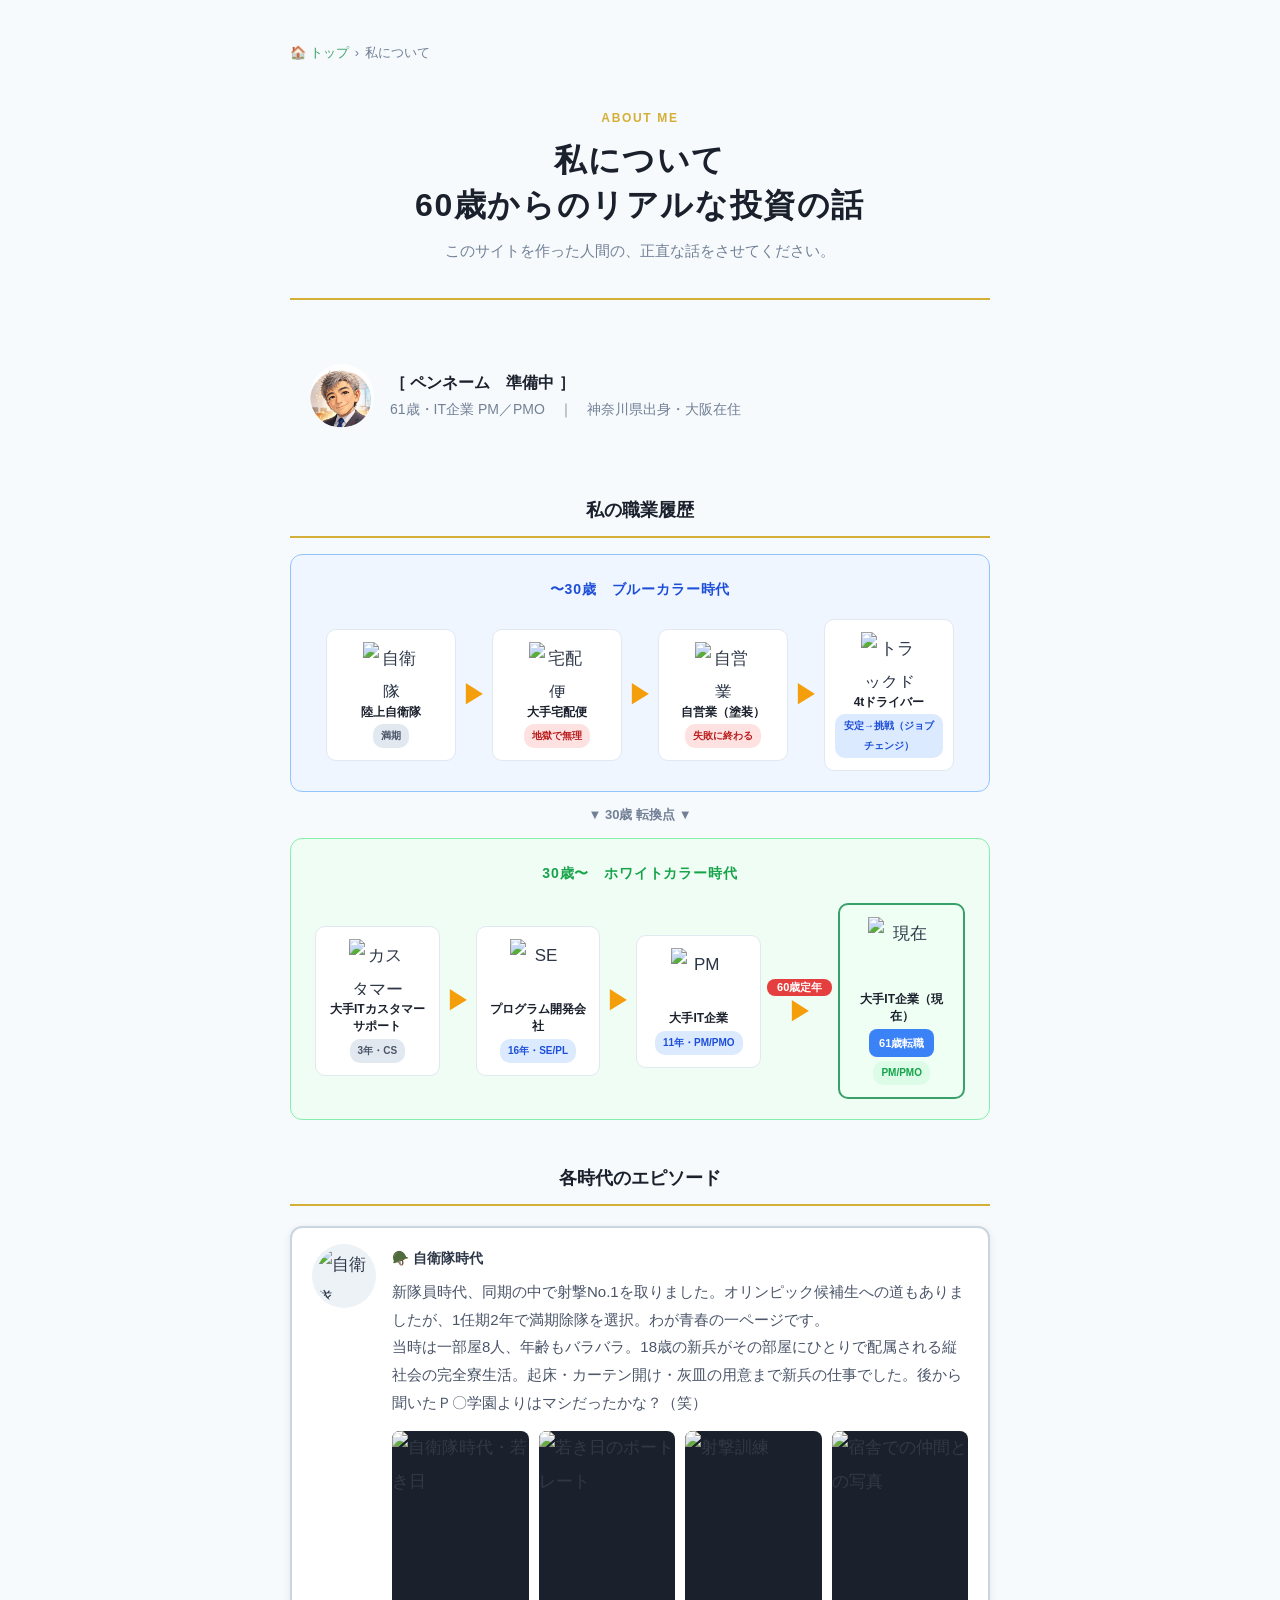
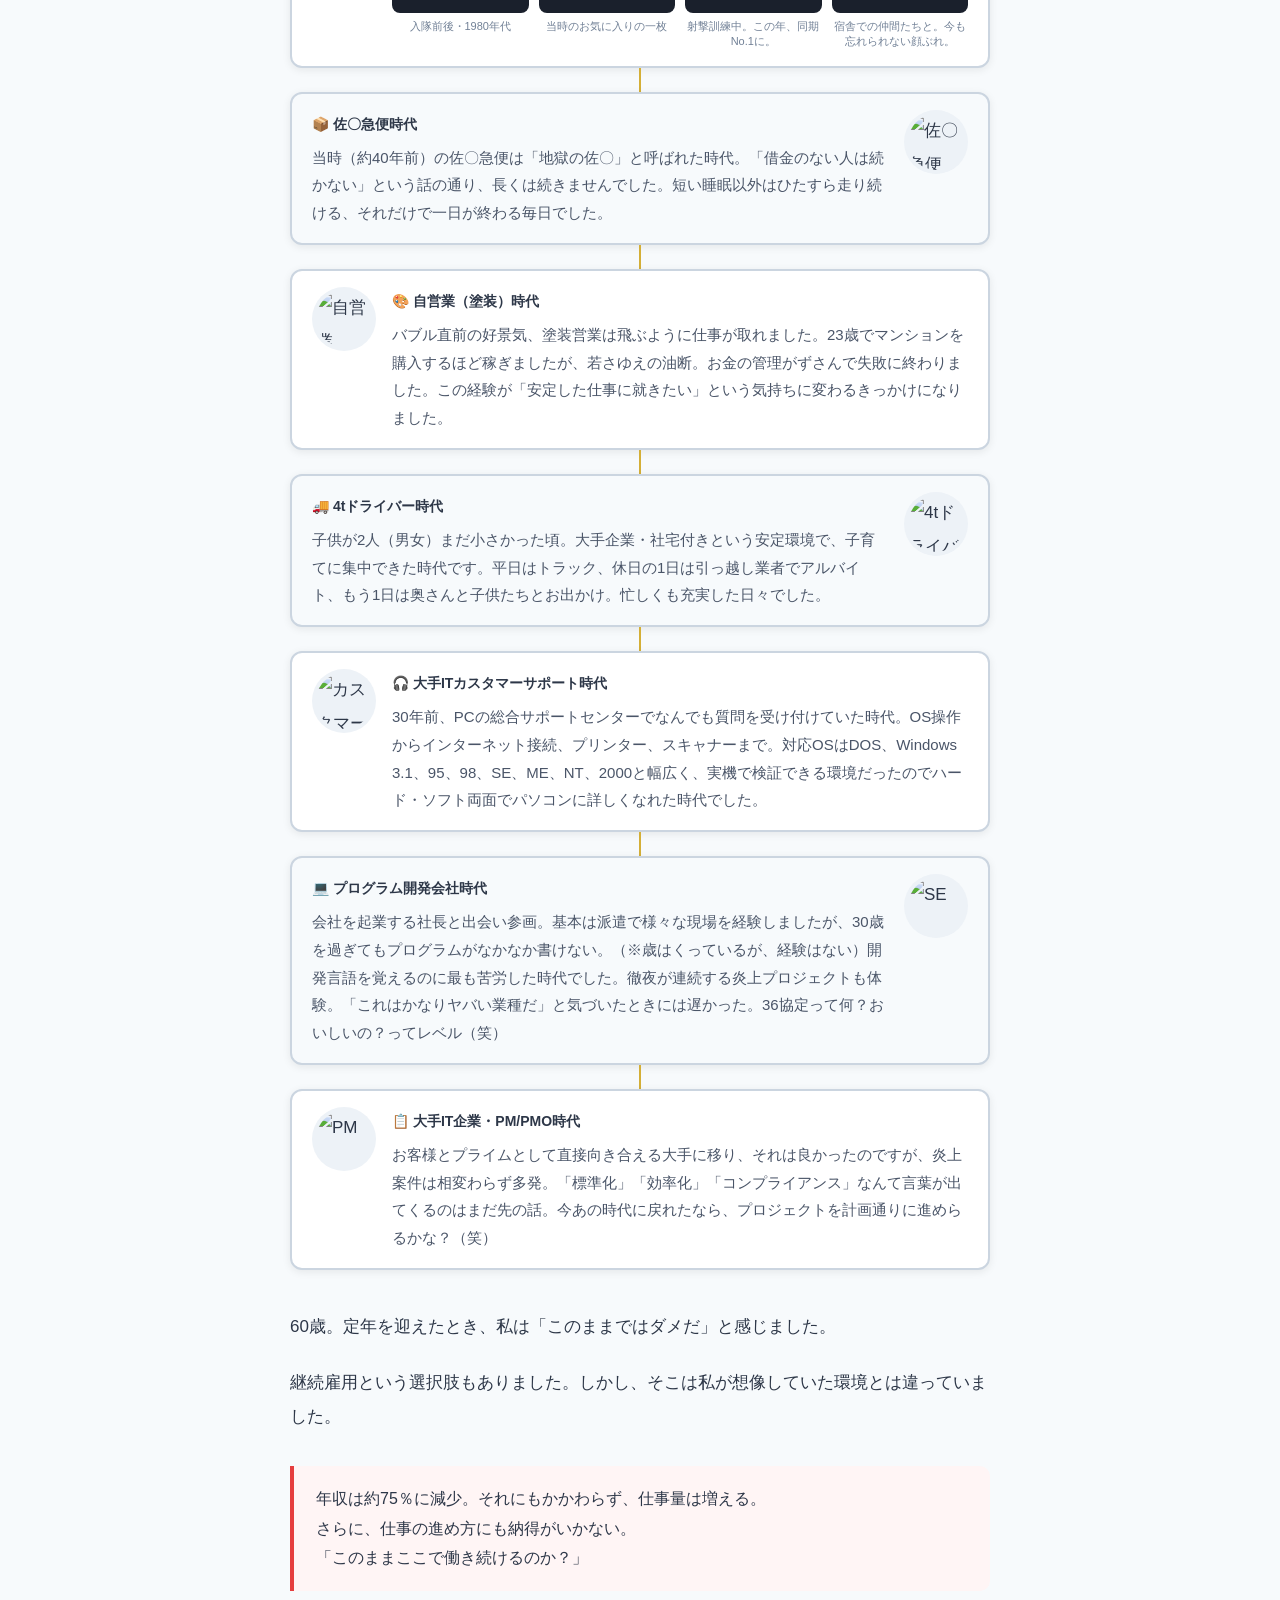
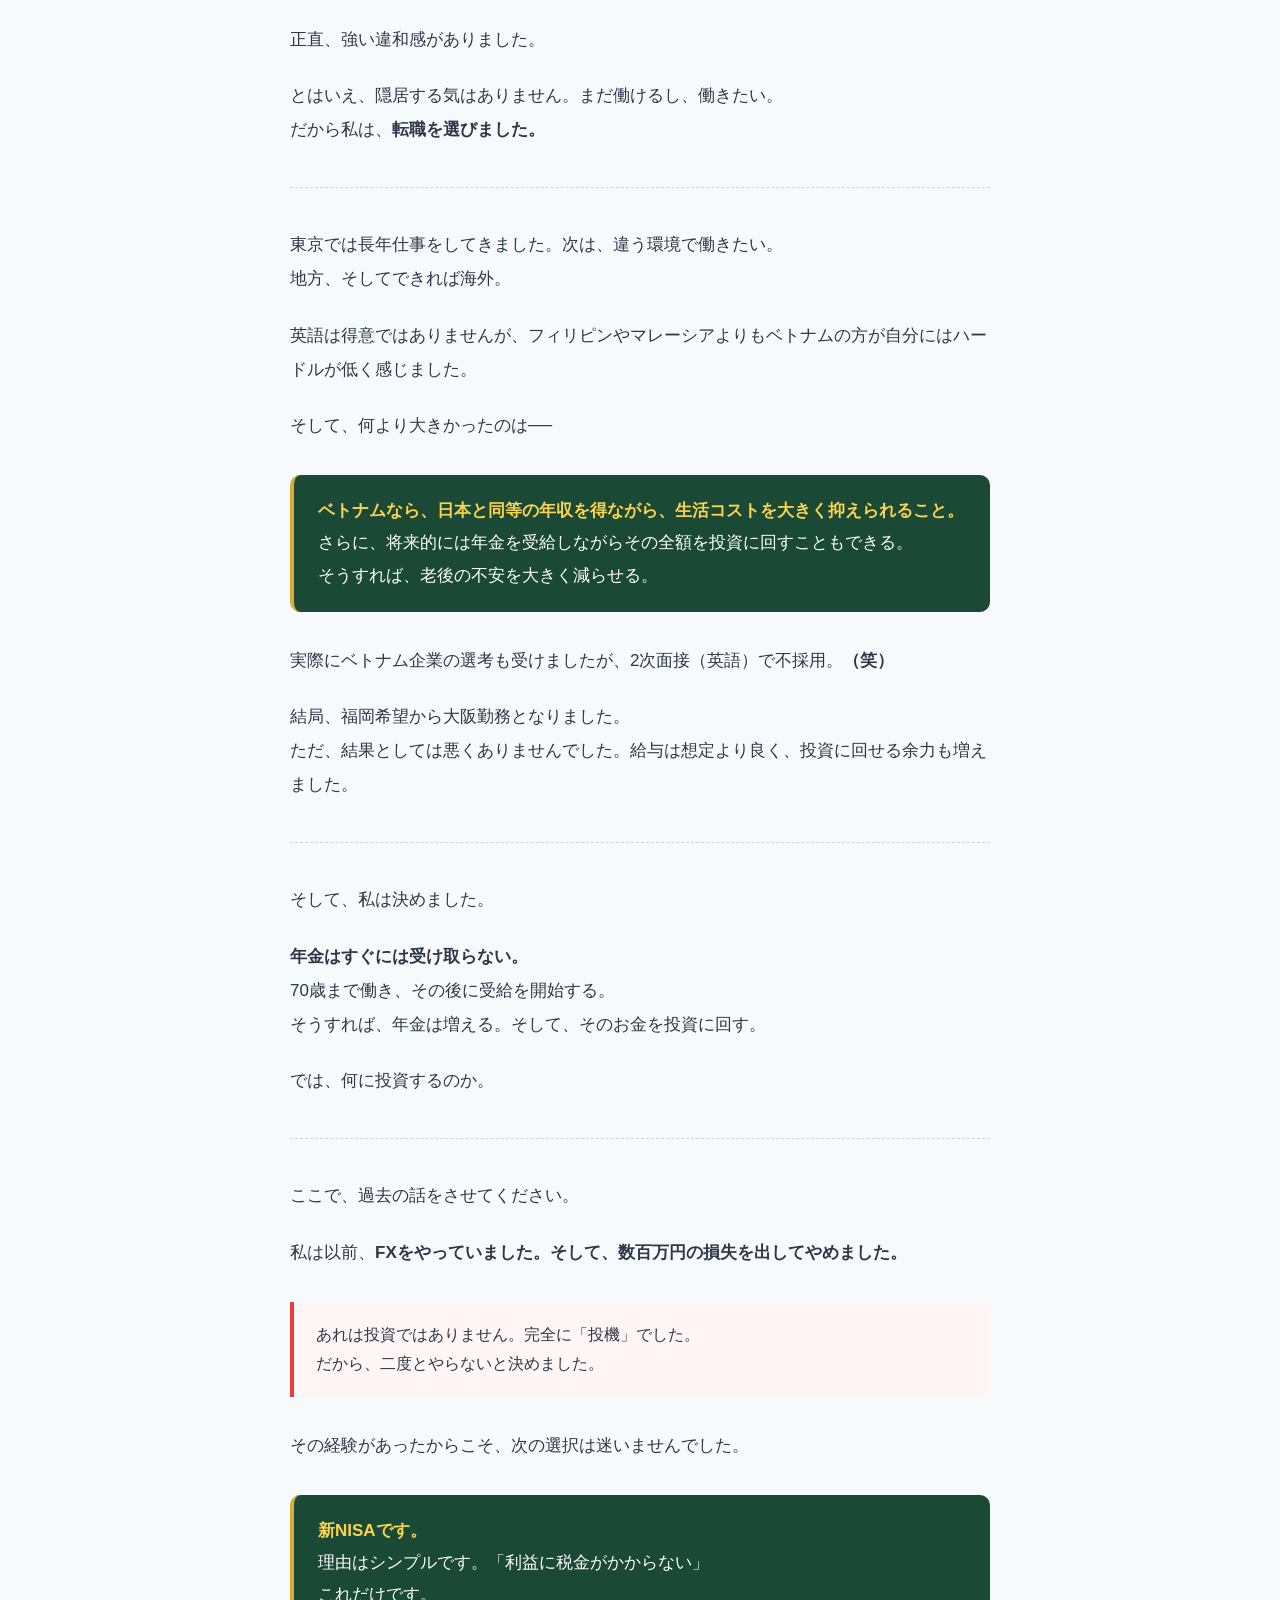
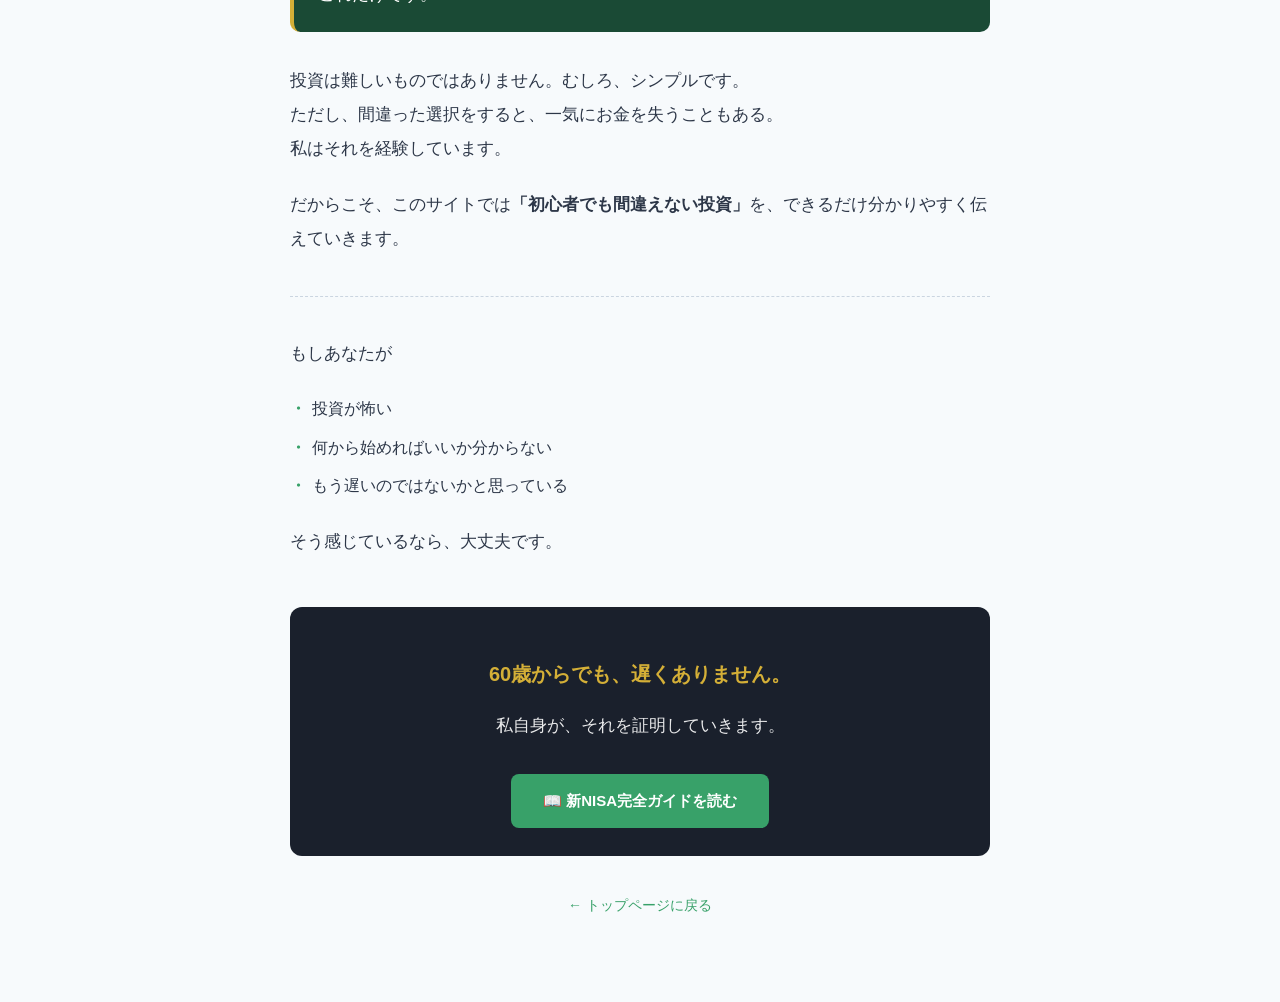
==== about.html @ ab8fb719 "Add files via upload" ====
<!DOCTYPE html>
<html lang="ja">
<head>
  <meta charset="UTF-8">
  <meta name="viewport" content="width=device-width, initial-scale=1.0">
  <title>私について｜60歳からのリアルな投資の話 - 新NISA資産形成ガイド</title>
  <meta name="description" content="60歳で転職・引越し・新NISAをスタート。FXで数百万の損失を経験したからこそ伝えられる、初心者でも間違えない投資の話。">
  <link rel="canonical" href="https://crossover4029-web.github.io/nisa-site/about.html">
  <meta property="og:type" content="article">
  <meta property="og:title" content="私について｜60歳からのリアルな投資の話">
  <meta property="og:description" content="60歳で転職・引越し・新NISAをスタート。FXで数百万の損失を経験したからこそ伝えられる、初心者でも間違えない投資の話。">
  <meta property="og:url" content="https://crossover4029-web.github.io/nisa-site/about.html">
  <meta property="og:image" content="https://crossover4029-web.github.io/nisa-site/img/nisa-1800man-taxfree-vs-tax-account.png">
  <link rel="stylesheet" href="css/style.css">
  <style>
    .about-wrap {
      max-width: 740px;
      margin: 40px auto 80px;
      padding: 0 20px;
      font-size: 17px;
      line-height: 2;
      color: #2d3748;
    }
    .breadcrumb { font-size: 13px; color: #718096; margin-bottom: 2.5rem; }
    .breadcrumb a { color: #38a169; text-decoration: none; }
    .breadcrumb a:hover { text-decoration: underline; }
    .breadcrumb span { margin: 0 6px; }

    .about-header { text-align: center; margin-bottom: 3rem; padding-bottom: 2rem; border-bottom: 2px solid #d4af37; }
    .about-header-eyebrow { font-size: 12px; letter-spacing: .14em; color: #d4af37; font-weight: 700; margin-bottom: .5rem; text-transform: uppercase; }
    .about-header h1 { font-size: clamp(1.6rem, 4vw, 2rem); font-weight: 700; color: #1a202c; margin-bottom: .5rem; line-height: 1.4; border: none; padding: 0; margin-top: 0; }
    .about-header h1::before { display: none; }
    .about-header-sub { font-size: 15px; color: #718096; }

    .about-profile-row { display: flex; align-items: center; gap: 16px; background: #f7fafc; border-radius: 12px; padding: 16px 20px; margin-bottom: 3rem; }
    .about-profile-row img { width: 64px; height: 64px; border-radius: 50%; object-fit: cover; flex-shrink: 0; }
    .about-profile-row-text { font-size: 14px; color: #718096; line-height: 1.7; }
    .about-profile-row-text strong { display: block; font-size: 16px; color: #1a202c; margin-bottom: 2px; }

    .about-body {
      width: 100%;
      box-sizing: border-box;
      align-self: stretch;
    }
    .about-body p { margin-bottom: 1.4rem; }
    .about-body p:last-child { margin-bottom: 0; }
    .about-divider { border: none; border-top: 1px dashed #cbd5e0; margin: 2.5rem 0; }

    .about-emphasis { background: #1a4a35; color: #fff; border-radius: 10px; padding: 20px 24px; margin: 2rem 0; font-size: 17px; line-height: 1.9; border-left: 4px solid #d4af37; }
    .about-emphasis strong { color: #fcd34d; }

    .about-failure { background: #fff5f5; border-left: 4px solid #e53e3e; border-radius: 0 10px 10px 0; padding: 18px 22px; margin: 2rem 0; font-size: 16px; line-height: 1.85; color: #2d3748; }

    .about-list { list-style: none; padding: 0; margin: 1rem 0 1.4rem; }
    .about-list li { padding-left: 1.4em; position: relative; margin-bottom: .4rem; font-size: 16px; }
    .about-list li::before { content: '・'; position: absolute; left: 0; color: #38a169; font-weight: bold; }

    .about-closing { background: #1a202c; color: #fff; border-radius: 12px; padding: 28px 32px; text-align: center; margin-top: 3rem; }
    .about-closing p { font-size: 17px; line-height: 1.9; opacity: .9; margin-bottom: 1rem; }
    .about-closing .closing-main { font-size: 20px; font-weight: 700; color: #d4af37; opacity: 1; }
    .about-cta-btn { display: inline-block; background: #38a169; color: #fff; font-weight: 700; font-size: 15px; padding: 12px 32px; border-radius: 8px; text-decoration: none; margin-top: 1rem; transition: opacity .2s; }
    .about-cta-btn:hover { opacity: .85; }
    .about-back { text-align: center; margin-top: 2rem; }
    .about-back a { font-size: 14px; color: #38a169; text-decoration: none; }
    .about-back a:hover { text-decoration: underline; }

    /* ── 写真ギャラリー ── */
    .episode-photos {
      display: grid;
      grid-template-columns: repeat(4, 1fr);
      gap: 10px;
      margin-top: 14px;
    }
    .episode-photo-item {
      display: flex;
      flex-direction: column;
      gap: 6px;
    }
    .photo-wrap {
      position: relative;
      overflow: hidden;
      border-radius: 8px;
      aspect-ratio: 3/4;
      background: #1a202c;
    }
    .photo-wrap img {
      width: 100%;
      height: 100%;
      object-fit: cover;
      object-position: center top;
      display: block;
      filter: sepia(20%);
    }
    .photo-caption {
      font-size: 11px;
      color: #718096;
      text-align: center;
      line-height: 1.4;
    }

    @media (max-width: 768px) {
      .episode-photos { grid-template-columns: repeat(2, 1fr); gap: 8px; }
    }
    .episode-timeline {
      margin: 0 0 2.5rem;
    }
    .episode-title {
      font-size: 18px;
      font-weight: 700;
      color: #1a202c;
      text-align: center;
      margin-bottom: 20px;
      padding-bottom: 8px;
      border-bottom: 2px solid #d4af37;
    }
    .episode-item {
      display: flex;
      align-items: flex-start;
      gap: 16px;
      background: #fff;
      border: 2px solid #cbd5e0;
      border-radius: 12px;
      padding: 16px 20px;
      box-shadow: 0 2px 8px rgba(0,0,0,0.08);
    }
    .episode-item.reverse {
      flex-direction: row-reverse;
      background: #f7fafc;
      border: 2px solid #cbd5e0;
    }
    .episode-icon {
      width: 64px;
      height: 64px;
      object-fit: contain;
      flex-shrink: 0;
      border-radius: 50%;
      background: #edf2f7;
      padding: 4px;
    }
    .episode-body { flex: 1; }
    .episode-label {
      font-size: 14px;
      font-weight: 700;
      color: #2d3748;
      margin-bottom: 6px;
    }
    .episode-body p {
      font-size: 15px;
      line-height: 1.85;
      color: #4a5568;
      margin: 0;
    }
    .episode-connector {
      width: 2px;
      height: 24px;
      background: #d4af37;
      margin: 0 auto;
    }

    @media (max-width: 768px) {
      /* エピソード */
      .episode-item,
      .episode-item.reverse {
        flex-direction: column;
        align-items: flex-start;
      }
      .episode-icon { width: 48px; height: 48px; }
      .episode-body p { font-size: 14px; }

      /* キャリア年表 */
      .career-block { padding: 14px 12px; }
      .career-block-title { font-size: 13px; }

      /* 4アイテムを2列に */
      .career-items { gap: 4px; }
      .career-item { min-width: 62px; max-width: 80px; padding: 8px 4px; }
      .career-item img { width: 38px; height: 38px; }
      .career-item-body strong { font-size: 10px; }
      .career-arrow-h, .career-arrow-symbol { font-size: 14px; }
      .career-event-badge { font-size: 9px; padding: 2px 5px; }

      /* プロフィール行 */
      .about-profile-row { flex-direction: column; text-align: center; }
    }
    .career-section {
      margin: 2rem 0 2.5rem;
      display: flex;
      flex-direction: column;
      align-items: center;
      gap: 0;
    }
    .career-section-title {
      font-size: 18px;
      font-weight: 700;
      color: #1a202c;
      text-align: center;
      margin-bottom: 16px;
      padding-bottom: 8px;
      border-bottom: 2px solid #d4af37;
      width: 100%;
    }
    .career-block {
      width: 100%;
      border-radius: 12px;
      padding: 20px 24px;
    }
    .career-block.blue-collar {
      background: #eff6ff;
      border: 1px solid #93c5fd;
    }
    .career-block.white-collar {
      background: #f0fdf4;
      border: 1px solid #86efac;
    }
    .career-block-title {
      font-size: 14px;
      font-weight: 700;
      letter-spacing: .06em;
      margin-bottom: 16px;
      text-align: center;
    }
    .blue-collar .career-block-title { color: #1d4ed8; }
    .white-collar .career-block-title { color: #16a34a; }

    .career-items {
      display: flex;
      align-items: center;
      justify-content: center;
      flex-wrap: wrap;
      gap: 6px;
    }
    .career-item {
      display: flex;
      flex-direction: column;
      align-items: center;
      text-align: center;
      gap: 6px;
      background: #fff;
      border-radius: 10px;
      padding: 12px 10px;
      border: 1px solid #e2e8f0;
      min-width: 90px;
      flex: 1;
      max-width: 130px;
    }
    .career-item.current {
      border: 2px solid #38a169;
      background: #f0fff4;
    }
    .career-item img {
      width: 56px;
      height: 56px;
      object-fit: contain;
    }
    .career-item-body {
      display: flex;
      flex-direction: column;
      gap: 4px;
      align-items: center;
    }
    .career-item-body strong {
      font-size: 12px;
      color: #1a202c;
      line-height: 1.4;
    }
    .career-badge {
      display: inline-block;
      font-size: 10px;
      font-weight: 700;
      padding: 2px 8px;
      border-radius: 10px;
      background: #e2e8f0;
      color: #4a5568;
    }
    .career-badge.red   { background: #fee2e2; color: #b91c1c; }
    .career-badge.blue  { background: #dbeafe; color: #1d4ed8; }
    .career-badge.green { background: #dcfce7; color: #16a34a; }

    /* 横矢印 */
    .career-arrow-h {
      font-size: 24px;
      color: #f59e0b;
      font-weight: 900;
      flex-shrink: 0;
      line-height: 1;
    }

    /* イベント付き矢印（60歳定年） */
    .career-arrow-event {
      display: flex;
      flex-direction: column;
      align-items: center;
      gap: 4px;
      flex-shrink: 0;
    }
    .career-arrow-symbol {
      font-size: 24px;
      color: #f59e0b;
      font-weight: 900;
      line-height: 1;
    }

    /* イベントバッジ */
    .career-event-badge {
      display: inline-block;
      font-size: 11px;
      font-weight: 700;
      padding: 3px 10px;
      border-radius: 8px;
      white-space: nowrap;
    }
    .career-event-red  { background: #e53e3e; color: #fff; }
    .career-event-blue { background: #3b82f6; color: #fff; }

    /* 転換点矢印 */
    .career-turn {
      font-size: 13px;
      font-weight: 700;
      color: #718096;
      padding: 10px 0;
      text-align: center;
    }

  </style>
</head>
<body>

  <div class="about-wrap">

    <div class="breadcrumb">
      <a href="./index.html">🏠 トップ</a><span>›</span>私について
    </div>

    <div class="about-header">
      <div class="about-header-eyebrow">About Me</div>
      <h1>私について<br>60歳からのリアルな投資の話</h1>
      <div class="about-header-sub">このサイトを作った人間の、正直な話をさせてください。</div>
    </div>

    <div class="about-profile-row">
      <img src="img/chara-smile.png" alt="プロフィールアイコン">
      <div class="about-profile-row-text">
        <strong>［ ペンネーム　準備中 ］</strong>
        61歳・IT企業 PM／PMO　｜　神奈川県出身・大阪在住
      </div>
    </div>

    <!-- キャリア年表 -->
    <div class="career-section">
      <div class="career-section-title">私の職業履歴</div>

      <!-- ブルーカラー -->
      <div class="career-block blue-collar">
        <div class="career-block-title">〜30歳　ブルーカラー時代</div>
        <div class="career-items">
          <div class="career-item">
            <img src="img/jgsdf-chibi-soldier-icon-camouflage-fullgear.png" alt="自衛隊">
            <div class="career-item-body">
              <strong>陸上自衛隊</strong>
              <span class="career-badge">満期</span>
            </div>
          </div>
          <div class="career-arrow-h">▶</div>
          <div class="career-item">
            <img src="img/sagawa-sales-driver-chibi-running-delivery-icon.png" alt="宅配便">
            <div class="career-item-body">
              <strong>大手宅配便</strong>
              <span class="career-badge red">地獄で無理</span>
            </div>
          </div>
          <div class="career-arrow-h">▶</div>
          <div class="career-item">
            <img src="img/gaiheki-tosou-young-president-character-chibi.png" alt="自営業">
            <div class="career-item-body">
              <strong>自営業（塗装）</strong>
              <span class="career-badge red">失敗に終わる</span>
            </div>
          </div>
          <div class="career-arrow-h">▶</div>
          <div class="career-item">
            <img src="img/4t-truck-driver-chibi-leopard-logistics-japan-delivery-icon.png" alt="トラックドライバー">
            <div class="career-item-body">
              <strong>4tドライバー</strong>
              <span class="career-badge blue">安定→挑戦（ジョブチェンジ）</span>
            </div>
          </div>
        </div>
      </div>

      <div class="career-turn">▼ 30歳 転換点 ▼</div>

      <!-- ホワイトカラー -->
      <div class="career-block white-collar">
        <div class="career-block-title">30歳〜　ホワイトカラー時代</div>
        <div class="career-items">
          <div class="career-item">
            <img src="img/call-center-it-support-headset-server-chibi-character.png" alt="カスタマーサポート">
            <div class="career-item-body">
              <strong>大手ITカスタマーサポート</strong>
              <span class="career-badge">3年・CS</span>
            </div>
          </div>
          <div class="career-arrow-h">▶</div>
          <div class="career-item">
            <img src="img/software-engineer-programmer-laptop-chibi-character.png" alt="SE">
            <div class="career-item-body">
              <strong>プログラム開発会社</strong>
              <span class="career-badge blue">16年・SE/PL</span>
            </div>
          </div>
          <div class="career-arrow-h">▶</div>
          <div class="career-item">
            <img src="img/project-manager-50s-gray-hair-chibi-character.png" alt="PM">
            <div class="career-item-body">
              <strong>大手IT企業</strong>
              <span class="career-badge blue">11年・PM/PMO</span>
            </div>
          </div>
          <!-- ② 60歳定年バッジ付き矢印 -->
          <div class="career-arrow-h career-arrow-event">
            <span class="career-event-badge career-event-red">60歳定年</span>
            <span class="career-arrow-symbol">▶</span>
          </div>
          <div class="career-item current">
            <img src="img/project-manager-50s-gray-hair-chibi-character.png" alt="現在" style="width:68px;height:68px;">
            <div class="career-item-body">
              <strong>大手IT企業（現在）</strong>
              <span class="career-event-badge career-event-blue">61歳転職</span>
              <span class="career-badge green">PM/PMO</span>
            </div>
          </div>
        </div>
      </div>

    </div>

    <!-- エピソードタイムライン -->
    <div class="episode-timeline">
      <div class="episode-title">各時代のエピソード</div>

      <div class="episode-item">
        <img src="img/jgsdf-chibi-soldier-icon-camouflage-fullgear.png" alt="自衛隊" class="episode-icon">
        <div class="episode-body">
          <div class="episode-label">🪖 自衛隊時代</div>
          <p>新隊員時代、同期の中で射撃No.1を取りました。オリンピック候補生への道もありましたが、1任期2年で満期除隊を選択。わが青春の一ページです。<br>
          当時は一部屋8人、年齢もバラバラ。18歳の新兵がその部屋にひとりで配属される縦社会の完全寮生活。起床・カーテン開け・灰皿の用意まで新兵の仕事でした。後から聞いたＰ〇学園よりはマシだったかな？（笑）</p>

          <!-- 写真ギャラリー -->
          <div class="episode-photos">
            <div class="episode-photo-item">
              <div class="photo-wrap">
                <img src="img/jgsdf-youth-truck-operation-1980s.jpg" alt="自衛隊時代・若き日">
              </div>
              <div class="photo-caption">入隊前後・1980年代</div>
            </div>
            <div class="episode-photo-item">
              <div class="photo-wrap">
                <img src="img/youth-sunglasses-portrait-1980s.jpg" alt="若き日のポートレート">
                <!-- サングラスのため目線隠し不要 -->
              </div>
              <div class="photo-caption">当時のお気に入りの一枚</div>
            </div>
            <div class="episode-photo-item">
              <div class="photo-wrap">
                <img src="img/jgsdf-rifle-training-prone-position.jpg" alt="射撃訓練">
              </div>
              <div class="photo-caption">射撃訓練中。この年、同期No.1に。</div>
            </div>
            <div class="episode-photo-item">
              <div class="photo-wrap">
                <img src="img/jgsdf-barracks-friends-offduty.jpg" alt="宿舎での仲間との写真">
              </div>
              <div class="photo-caption">宿舎での仲間たちと。今も忘れられない顔ぶれ。</div>
            </div>
          </div>
        </div>
      </div>

      <div class="episode-connector"></div>

      <div class="episode-item reverse">
        <img src="img/sagawa-sales-driver-chibi-running-delivery-icon.png" alt="佐〇急便" class="episode-icon">
        <div class="episode-body">
          <div class="episode-label">📦 佐〇急便時代</div>
          <p>当時（約40年前）の佐〇急便は「地獄の佐〇」と呼ばれた時代。「借金のない人は続かない」という話の通り、長くは続きませんでした。短い睡眠以外はひたすら走り続ける、それだけで一日が終わる毎日でした。</p>
        </div>
      </div>

      <div class="episode-connector"></div>

      <div class="episode-item">
        <img src="img/gaiheki-tosou-young-president-character-chibi.png" alt="自営業" class="episode-icon">
        <div class="episode-body">
          <div class="episode-label">🎨 自営業（塗装）時代</div>
          <p>バブル直前の好景気、塗装営業は飛ぶように仕事が取れました。23歳でマンションを購入するほど稼ぎましたが、若さゆえの油断。お金の管理がずさんで失敗に終わりました。この経験が「安定した仕事に就きたい」という気持ちに変わるきっかけになりました。</p>
        </div>
      </div>

      <div class="episode-connector"></div>

      <div class="episode-item reverse">
        <img src="img/4t-truck-driver-chibi-leopard-logistics-japan-delivery-icon.png" alt="4tドライバー" class="episode-icon">
        <div class="episode-body">
          <div class="episode-label">🚚 4tドライバー時代</div>
          <p>子供が2人（男女）まだ小さかった頃。大手企業・社宅付きという安定環境で、子育てに集中できた時代です。平日はトラック、休日の1日は引っ越し業者でアルバイト、もう1日は奥さんと子供たちとお出かけ。忙しくも充実した日々でした。</p>
        </div>
      </div>

      <div class="episode-connector"></div>

      <div class="episode-item">
        <img src="img/call-center-it-support-headset-server-chibi-character.png" alt="カスタマーサポート" class="episode-icon">
        <div class="episode-body">
          <div class="episode-label">🎧 大手ITカスタマーサポート時代</div>
          <p>30年前、PCの総合サポートセンターでなんでも質問を受け付けていた時代。OS操作からインターネット接続、プリンター、スキャナーまで。対応OSはDOS、Windows 3.1、95、98、SE、ME、NT、2000と幅広く、実機で検証できる環境だったのでハード・ソフト両面でパソコンに詳しくなれた時代でした。</p>
        </div>
      </div>

      <div class="episode-connector"></div>

      <div class="episode-item reverse">
        <img src="img/software-engineer-programmer-laptop-chibi-character.png" alt="SE" class="episode-icon">
        <div class="episode-body">
          <div class="episode-label">💻 プログラム開発会社時代</div>
          <p>会社を起業する社長と出会い参画。基本は派遣で様々な現場を経験しましたが、30歳を過ぎてもプログラムがなかなか書けない。（※歳はくっているが、経験はない）開発言語を覚えるのに最も苦労した時代でした。徹夜が連続する炎上プロジェクトも体験。「これはかなりヤバい業種だ」と気づいたときには遅かった。36協定って何？おいしいの？ってレベル（笑）</p>
        </div>
      </div>

      <div class="episode-connector"></div>

      <div class="episode-item">
        <img src="img/project-manager-50s-gray-hair-chibi-character.png" alt="PM" class="episode-icon">
        <div class="episode-body">
          <div class="episode-label">📋 大手IT企業・PM/PMO時代</div>
          <p>お客様とプライムとして直接向き合える大手に移り、それは良かったのですが、炎上案件は相変わらず多発。「標準化」「効率化」「コンプライアンス」なんて言葉が出てくるのはまだ先の話。今あの時代に戻れたなら、プロジェクトを計画通りに進めらるかな？（笑）</p>
        </div>
      </div>

    </div>

    <div class="about-body">

      <p>60歳。定年を迎えたとき、私は「このままではダメだ」と感じました。</p>
      <p>継続雇用という選択肢もありました。しかし、そこは私が想像していた環境とは違っていました。</p>

      <div class="about-failure">
        年収は約75％に減少。それにもかかわらず、仕事量は増える。<br>
        さらに、仕事の進め方にも納得がいかない。<br>
        「このままここで働き続けるのか？」
      </div>

      <p>正直、強い違和感がありました。</p>
      <p>とはいえ、隠居する気はありません。まだ働けるし、働きたい。<br>
      だから私は、<strong>転職を選びました。</strong></p>

      <hr class="about-divider">

      <p>東京では長年仕事をしてきました。次は、違う環境で働きたい。<br>
      地方、そしてできれば海外。</p>
      <p>英語は得意ではありませんが、フィリピンやマレーシアよりもベトナムの方が自分にはハードルが低く感じました。</p>
      <p>そして、何より大きかったのは──</p>

      <div class="about-emphasis">
        <strong>ベトナムなら、日本と同等の年収を得ながら、生活コストを大きく抑えられること。</strong><br>
        さらに、将来的には年金を受給しながらその全額を投資に回すこともできる。<br>
        そうすれば、老後の不安を大きく減らせる。
      </div>

      <p>実際にベトナム企業の選考も受けましたが、2次面接（英語）で不採用。<strong>（笑）</strong></p>
      <p>結局、福岡希望から大阪勤務となりました。<br>
      ただ、結果としては悪くありませんでした。給与は想定より良く、投資に回せる余力も増えました。</p>

      <hr class="about-divider">

      <p>そして、私は決めました。</p>
      <p><strong>年金はすぐには受け取らない。</strong><br>
      70歳まで働き、その後に受給を開始する。<br>
      そうすれば、年金は増える。そして、そのお金を投資に回す。</p>
      <p>では、何に投資するのか。</p>

      <hr class="about-divider">

      <p>ここで、過去の話をさせてください。</p>
      <p>私は以前、<strong>FXをやっていました。そして、数百万円の損失を出してやめました。</strong></p>

      <div class="about-failure">
        あれは投資ではありません。完全に「投機」でした。<br>
        だから、二度とやらないと決めました。
      </div>

      <p>その経験があったからこそ、次の選択は迷いませんでした。</p>

      <div class="about-emphasis">
        <strong>新NISAです。</strong><br>
        理由はシンプルです。「利益に税金がかからない」<br>
        これだけです。
      </div>

      <p>投資は難しいものではありません。むしろ、シンプルです。<br>
      ただし、間違った選択をすると、一気にお金を失うこともある。<br>
      私はそれを経験しています。</p>
      <p>だからこそ、このサイトでは<strong>「初心者でも間違えない投資」</strong>を、できるだけ分かりやすく伝えていきます。</p>

      <hr class="about-divider">

      <p>もしあなたが</p>
      <ul class="about-list">
        <li>投資が怖い</li>
        <li>何から始めればいいか分からない</li>
        <li>もう遅いのではないかと思っている</li>
      </ul>
      <p>そう感じているなら、大丈夫です。</p>

    </div>

    <div class="about-closing">
      <p class="closing-main">60歳からでも、遅くありません。</p>
      <p>私自身が、それを証明していきます。</p>
      <a href="./index.html" class="about-cta-btn">📖 新NISA完全ガイドを読む</a>
    </div>

    <div class="about-back">
      <a href="./index.html">← トップページに戻る</a>
    </div>

  </div>

</body>
</html>
---- css/style.css ----
/* ============================================================
   style.css — 新NISAを活用した資産形成の指針
   ============================================================ */

/* ---------- CSS変数 ---------- */
:root {
    --primary-dark: #1a202c;
    --accent-gold:  #d4af37;
    --text-main:    #2d3748;
    --text-muted:   #718096;
    --bg-light:     #f7fafc;
    --white:        #ffffff;
    --nisa-green:   #38a169;
    --tax-red:      #e53e3e;

    /* ── アドバイスボックス 世代別カラー ── */
    --adv-kid-bg:    #fff8e1;  /* 子供  : 温かいアンバー系   */
    --adv-kid-bdr:   #f59e0b;
    --adv-kid-text:  #78350f;

    --adv-20-bg:     #eff6ff;  /* 20代  : 明るいブルー系     */
    --adv-20-bdr:    #3b82f6;
    --adv-20-text:   #1e3a8a;

    --adv-30-bg:     #f0fdf4;  /* 30代  : 清涼グリーン系     */
    --adv-30-bdr:    #22c55e;
    --adv-30-text:   #14532d;

    --adv-40-bg:     #fdf4ff;  /* 40代  : バイオレット系      */
    --adv-40-bdr:    #a855f7;
    --adv-40-text:   #581c87;

    --adv-50-bg:     #fff1f2;  /* 50代  : ローズ系            */
    --adv-50-bdr:    #f43f5e;
    --adv-50-text:   #881337;

    --adv-60-bg:     #f0f9ff;  /* 60代+ : ティール系          */
    --adv-60-bdr:    #0ea5e9;
    --adv-60-text:   #0c4a6e;
}

/* ---------- ベース ---------- */
* { box-sizing: border-box; }

body {
    font-family: "Helvetica Neue", Arial, "Hiragino Kaku Gothic ProN",
                 "Hiragino Sans", Meiryo, sans-serif;
    font-size: 17px;
    line-height: 1.8;
    color: var(--text-main);
    background-color: var(--bg-light);
    margin: 0;
    padding: 0;
}

/* ---------- ヒーロー ---------- */
.hero-section {
    position: relative;
    width: 100%;
    height: 50vh;
    min-height: 400px;
    background-color: var(--primary-dark);
    overflow: hidden;
    display: flex;
    align-items: center;
    justify-content: center;
}
.hero-image {
    position: absolute;
    top: 0; left: 0; width: 100%; height: 100%;
    object-fit: contain;
    object-position: center;
    opacity: 1.0;
}
.hero-overlay {
    position: absolute;
    bottom: 0; left: 0; width: 100%; height: 40%;
    background: linear-gradient(transparent, rgba(26,32,44,0.9));
}

/* ---------- コンテナ ---------- */
.container {
    max-width: 900px;
    margin: -60px auto 60px;
    position: relative;
    background: var(--white);
    padding: 60px;
    border-radius: 16px;
    box-shadow: 0 20px 40px rgba(0,0,0,0.1);
    z-index: 10;
}

/* ── 「私について」導線バナー ── */
.about-link-banner {
    display: flex;
    align-items: center;
    gap: 14px;
    background: var(--green-light, #e8f5ee);
    border: 2px solid var(--nisa-green);
    border-radius: 10px;
    padding: 14px 20px;
    margin-bottom: 2rem;
    text-decoration: none;
    transition: background .2s;
}
.about-link-banner:hover { background: #d1f0e0; }
.about-link-icon {
    font-size: 26px;
    flex-shrink: 0;
}
.about-link-text {
    flex: 1;
}
.about-link-text strong {
    display: block;
    font-size: 15px;
    font-weight: 700;
    color: var(--nisa-green);
    margin-bottom: 2px;
}
.about-link-text small {
    font-size: 12px;
    color: var(--text-muted);
    line-height: 1.5;
}
.about-link-arrow {
    font-size: 22px;
    color: var(--nisa-green);
    flex-shrink: 0;
}

@media (max-width: 768px) {
    .about-link-banner { padding: 12px 14px; gap: 10px; }
    .about-link-text strong { font-size: 14px; }
}

/* ============================================================
   ① 年齢入力UI — 刷新版
   方針：年代ボタンを主役、数字入力は補助
   ============================================================ */

.age-input-section {
    text-align: center;
    margin-bottom: 30px;
}

/* ── ラベル行 ── */
.age-input-label {
    font-size: 17px;
    font-weight: bold;
    color: var(--primary-dark);
    margin-bottom: 16px;
    display: block;
}

/* ── 年代ボタングリッド（主役） ── */
.target-selector {
    display: grid;
    grid-template-columns: repeat(3, 1fr);   /* 3列 × 2行 */
    gap: 12px;
    margin-bottom: 16px;
    max-width: 580px;
    margin-left: auto;
    margin-right: auto;
}

.target-btn {
    padding: 20px 10px;
    min-height: 110px;          /* 高さ拡大 */
    border: 2px solid #e2e8f0;
    background: #f7fafc;
    color: #a0aec0;
    border-radius: 12px;
    cursor: pointer;
    font-weight: bold;
    font-size: 20px;            /* 15px → 20px */
    line-height: 1.4;
    transition: all 0.25s;
    display: flex;
    flex-direction: column;
    align-items: center;
    justify-content: center;
    text-align: center;
    gap: 8px;
}
/* ボタン内の絵文字サイズ */
.target-btn .btn-icon {
    font-size: 48px;            /* 22px → 48px */
    line-height: 1;
}
.target-btn:hover {
    border-color: var(--accent-gold);
    background: #fffdf0;
    color: var(--primary-dark);
}
.target-btn.active {
    border: 2px solid var(--accent-gold);
    background: #fff9e6;
    color: var(--primary-dark);
    box-shadow: 0 2px 8px rgba(212,175,55,0.25);
}


/* 各世代ボタンのアイコン色（active時に世代色を反映） */
.target-btn[data-age-group="kid"].active  { border-color: var(--adv-kid-bdr); background: var(--adv-kid-bg); color: var(--adv-kid-text); }
.target-btn[data-age-group="20"].active   { border-color: var(--adv-20-bdr);  background: var(--adv-20-bg);  color: var(--adv-20-text); }
.target-btn[data-age-group="30"].active   { border-color: var(--adv-30-bdr);  background: var(--adv-30-bg);  color: var(--adv-30-text); }
.target-btn[data-age-group="40"].active   { border-color: var(--adv-40-bdr);  background: var(--adv-40-bg);  color: var(--adv-40-text); }
.target-btn[data-age-group="50"].active   { border-color: var(--adv-50-bdr);  background: var(--adv-50-bg);  color: var(--adv-50-text); }
.target-btn[data-age-group="60"].active   { border-color: var(--adv-60-bdr);  background: var(--adv-60-bg);  color: var(--adv-60-text); }

/* ガイドテキスト — 削除済み */

/* ============================================================
   ② アドバイスボックス — 世代別カラー + 中央揃え
   ============================================================ */

#target-advice {
    padding: 24px 32px;
    border-radius: 14px;
    margin-bottom: 30px;
    font-size: 17px;
    line-height: 1.9;
    text-align: center;
    border-left: 5px solid #cbd5e0;
    background: #f7fafc;
    color: var(--text-muted);
    transition: background 0.4s, border-color 0.4s, color 0.4s;
}

/* 各世代のカラーをdata属性で切り替える */
#target-advice[data-gen="kid"] {
    background: var(--adv-kid-bg);
    border-left-color: var(--adv-kid-bdr);
    color: var(--adv-kid-text);
}
#target-advice[data-gen="20"] {
    background: var(--adv-20-bg);
    border-left-color: var(--adv-20-bdr);
    color: var(--adv-20-text);
}
#target-advice[data-gen="30"] {
    background: var(--adv-30-bg);
    border-left-color: var(--adv-30-bdr);
    color: var(--adv-30-text);
}
#target-advice[data-gen="40"] {
    background: var(--adv-40-bg);
    border-left-color: var(--adv-40-bdr);
    color: var(--adv-40-text);
}
#target-advice[data-gen="50"] {
    background: var(--adv-50-bg);
    border-left-color: var(--adv-50-bdr);
    color: var(--adv-50-text);
}
#target-advice[data-gen="60"] {
    background: var(--adv-60-bg);
    border-left-color: var(--adv-60-bdr);
    color: var(--adv-60-text);
}

/* ============================================================
   見出し・テキスト
   ============================================================ */
h1 {
    text-align: center;
    font-size: 36px;
    color: var(--primary-dark);
    margin-bottom: 40px;
    letter-spacing: 0.05em;
}
h1 span {
    display: block;
    font-size: 17px;
    color: var(--accent-gold);
    font-weight: bold;
    text-transform: uppercase;
}

h2 {
    font-size: 24px;
    border-bottom: 2px solid var(--accent-gold);
    padding-bottom: 10px;
    margin-top: 50px;
    color: var(--primary-dark);
    display: flex;
    align-items: center;
}
h2::before {
    content: "";
    width: 8px; height: 24px;
    background: var(--accent-gold);
    margin-right: 12px;
    border-radius: 2px;
}

.emphasis {
    background: linear-gradient(transparent 60%, #fef08a 60%);
    font-weight: bold;
    padding: 0 4px;
}

/* ============================================================
   投資グリッド
   ============================================================ */
.invest-grid {
    display: grid;
    grid-template-columns: repeat(2, 1fr);
    gap: 25px;
    margin: 30px 0;
}
.invest-item {
    background: white;
    padding: 15px 20px;
    border-radius: 16px;
    border: 3px solid #e2e8f0;
    transition: all 0.3s;
    text-align: center;
    display: flex;
    flex-direction: column;
    align-items: center;
    justify-content: center;
    min-height: 100px;
}
.invest-item:hover { transform: translateY(-3px); box-shadow: 0 8px 20px rgba(0,0,0,0.1); }
.invest-item.fx     { border-color: #3b82f6; background: linear-gradient(135deg, #eff6ff 0%, #ffffff 100%); }
.invest-item.gold   { border-color: #f59e0b; background: linear-gradient(135deg, #fffbeb 0%, #ffffff 100%); }
.invest-item.estate { border-color: #10b981; background: linear-gradient(135deg, #ecfdf5 0%, #ffffff 100%); }
.invest-item.fund   { border-color: #8b5cf6; background: linear-gradient(135deg, #f5f3ff 0%, #ffffff 100%); }
.invest-icon { font-size: 40px; margin-bottom: 10px; }
.invest-item strong { display: block; color: var(--primary-dark); margin-bottom: 5px; font-size: 17px; }
.invest-item p { margin: 0; font-size: 15px; line-height: 1.7; color: #4b5563; }

/* ============================================================
   NISAの比較カード
   ============================================================ */
.nisa-comparison { display: grid; grid-template-columns: 1fr 1fr; gap: 20px; margin: 30px 0; }
.comp-card {
    padding: 30px;
    border-radius: 12px;
    text-align: center;
    border: 3px solid #e2e8f0;
    position: relative;
    padding-top: 60px;
    overflow: hidden;           /* 帯がはみ出さないよう */
    display: flex;
    flex-direction: column;
    justify-content: space-between;
}
.comp-card.taxed { background: #fff5f5; border-color: #feb2b2; }
.comp-card.nisa  { background: #f0fff4; border-color: #9ae6b4; }
.comp-card-title {
    position: absolute;
    top: 15px; left: 50%;
    transform: translateX(-50%);
    font-size: 16px;
    font-weight: bold;
    padding: 8px 20px;
    border-radius: 20px;
    white-space: nowrap;
}
.comp-card.taxed .comp-card-title { background: var(--tax-red);    color: white; }
.comp-card.nisa  .comp-card-title { background: var(--nisa-green); color: white; }
.comp-card-content { font-size: 18px; margin-top: 15px; margin-bottom: 16px; }

/* 1800万円図解 */
.nisa-1800-figure {
    margin: 24px 0 0;
    text-align: center;
}
.nisa-1800-figure img {
    width: 100%;
    max-width: 700px;
    border-radius: 12px;
    display: block;
    margin: 0 auto;
}
.nisa-1800-figure figcaption {
    margin-top: 10px;
    font-size: 14px;
    color: var(--text-muted);
    line-height: 1.7;
    text-align: left;
    max-width: 700px;
    margin-left: auto;
    margin-right: auto;
}

/* ② 下部帯 */
.comp-card-footer {
    margin: 0 -30px -30px;     /* カード内余白を打ち消して端まで伸ばす */
    padding: 10px 16px;
    font-size: 14px;
    font-weight: bold;
    color: #fff;
    text-align: center;
    line-height: 1.5;
}
.comp-card.taxed .comp-card-footer {
    background: var(--tax-red);
}
.comp-card.nisa .comp-card-footer {
    background: var(--nisa-green);
}

/* ============================================================
   FANG+ 橋渡し導入文
   ============================================================ */
.fang-intro {
    margin-bottom: 24px;
}

/* 対比ボックス */
.fang-intro-shock {
    background: var(--primary-dark);
    border-radius: 14px;
    padding: 28px 24px 20px;
    margin-bottom: 20px;
    color: #fff;
}

.fang-intro-compare {
    display: flex;
    align-items: center;
    justify-content: center;
    gap: 16px;
    margin-bottom: 20px;
    flex-wrap: wrap;
}

.fang-intro-item {
    flex: 1;
    min-width: 160px;
    text-align: center;
    padding: 16px 12px;
    border-radius: 10px;
    display: flex;
    flex-direction: column;
    gap: 6px;
}
.fang-intro-item.bank {
    background: rgba(255,255,255,0.08);
    border: 1px solid rgba(255,255,255,0.15);
}
.fang-intro-item.fang {
    background: rgba(212,175,55,0.18);
    border: 2px solid var(--accent-gold);
}

.fang-intro-label {
    font-size: 13px;
    opacity: 0.75;
    font-weight: bold;
    letter-spacing: 0.03em;
}
.fang-intro-rate {
    font-size: 52px;
    font-weight: bold;
    line-height: 1;
    color: #fff;
}
.fang-intro-item.fang .fang-intro-rate {
    color: var(--accent-gold);
}
.fang-intro-rate small {
    font-size: 24px;
    font-weight: bold;
}
.fang-intro-note {
    font-size: 13px;
    opacity: 0.85;
    line-height: 1.5;
}
.fang-intro-note strong { color: #fff; }
.fang-intro-item.fang .fang-intro-note strong {
    color: var(--accent-gold);
}

.fang-intro-vs {
    font-size: 20px;
    font-weight: bold;
    color: rgba(255,255,255,0.4);
    flex-shrink: 0;
}

.fang-intro-comment {
    text-align: center;
    font-size: 15px;
    color: rgba(255,255,255,0.9);
    line-height: 1.8;
    margin: 0;
}
.fang-intro-comment strong { color: var(--accent-gold); }

/* 橋渡しテキスト */
.fang-intro-bridge {
    background: #f7fafc;
    border-radius: 10px;
    padding: 20px 24px;
    border-left: 4px solid var(--accent-gold);
}
.fang-intro-bridge p {
    font-size: 16px;
    line-height: 1.85;
    color: var(--text-main);
    margin-bottom: 12px;
}
.fang-intro-bridge p:last-child { margin-bottom: 0; }
.fang-intro-bridge strong { color: var(--primary-dark); }

.fang-intro-caution {
    font-size: 12px !important;
    color: var(--text-muted) !important;
    background: #edf2f7;
    border-radius: 6px;
    padding: 8px 12px;
    border-left: none !important;
    margin-bottom: 0 !important;
}

/* スマホ対応 */
@media (max-width: 768px) {
    .fang-intro-shock { padding: 20px 16px 16px; }
    .fang-intro-rate  { font-size: 40px; }
    .fang-intro-rate small { font-size: 20px; }
    .fang-intro-vs    { font-size: 16px; }
    .fang-intro-bridge { padding: 16px; }
    .fang-intro-bridge p { font-size: 15px; }
}

/* ============================================================
   FANG セクション
   ============================================================ */
.fang-section {
    background: linear-gradient(135deg, #134E5E 0%, #71B280 100%);
    border-radius: 16px;
    padding: 40px;
    margin: 40px 0;
    color: white;
}
.fang-title   { text-align: center; font-size: 28px; font-weight: bold; margin-bottom: 20px; text-shadow: 0 2px 4px rgba(0,0,0,0.3); }
.fang-subtitle { text-align: center; font-size: 16px; margin-bottom: 30px; opacity: 0.9; }
.fang-logos {
    display: grid;
    grid-template-columns: repeat(5, 1fr);
    gap: 20px;
    margin-bottom: 30px;
}
.fang-logo { display: flex; flex-direction: column; align-items: center; text-align: center; }
.fang-logo img {
    width: 60px; height: 60px;
    border-radius: 12px;
    background: white;
    padding: 8px;
    box-shadow: 0 4px 12px rgba(0,0,0,0.2);
    transition: transform 0.3s;
}
.fang-logo img:hover { transform: translateY(-5px); }
.fang-logo span { font-size: 12px; font-weight: bold; margin-top: 8px; text-shadow: 0 1px 2px rgba(0,0,0,0.3); }
.fang-description {
    background: rgba(255,255,255,0.1);
    border-radius: 12px;
    padding: 25px;
    backdrop-filter: blur(10px);
    border: 1px solid rgba(255,255,255,0.2);
}
.fang-description h4 { font-size: 20px; margin-bottom: 15px; color: #fff; }
.fang-description p  { font-size: 15px; line-height: 1.75; margin-bottom: 15px; opacity: 0.9; }
.fang-highlight {
    background: rgba(255,255,255,0.2);
    padding: 15px;
    border-radius: 8px;
    border-left: 4px solid #ffd700;
    font-weight: bold;
    text-align: center;
}

/* ============================================================
   4-2. ドルコスト平均法・暴落セクション
   ============================================================ */
.dca-section {
    display: flex;
    flex-direction: column;
    gap: 2rem;
}

.dca-block {
    background: #fff;
    border-radius: 12px;
    border: 1px solid var(--border);
    padding: 28px 32px;
}
.dca-block p {
    font-size: 16px;
    line-height: 1.9;
    color: var(--text-main);
    margin-bottom: 1rem;
}
.dca-block p:last-child { margin-bottom: 0; }
.dca-block strong { color: var(--primary-dark); }

.dca-title {
    font-family: var(--sans, sans-serif);
    font-size: 20px;
    font-weight: 700;
    color: var(--primary-dark);
    margin-bottom: 1rem;
    padding-left: 12px;
    border-left: 4px solid var(--nisa-green);
}

/* メリットボックス */
.dca-merit-box {
    background: var(--green-light, #e8f5ee);
    border-radius: 10px;
    padding: 20px 24px;
    margin-top: 1rem;
    border-left: 4px solid var(--nisa-green);
}
.dca-merit-box p {
    font-size: 16px;
    color: #1a4a35;
    margin-bottom: .75rem;
}
.dca-merit-box p:last-child { margin-bottom: 0; }

/* 暴落テーブル */
.dca-table { width: 100%; border-collapse: collapse; font-size: 15px; margin: 1rem 0; table-layout: fixed; }
.dca-table thead tr { background: var(--primary-dark); }
.dca-table thead th { color: #fff; padding: 10px 14px; text-align: left; font-weight: 500; white-space: nowrap; }
.dca-table tbody td { padding: 10px 14px; border-bottom: 1px solid #e8e8e4; vertical-align: middle; }
.dca-table tbody td:nth-child(1) { font-weight: bold; width: 22%; }
.dca-table tbody td:nth-child(2) { white-space: nowrap; width: 18%; }
.dca-table tbody td:nth-child(3) { white-space: nowrap; width: 14%; }
.dca-table tbody td:nth-child(4) { white-space: nowrap; width: 18%; }
.dca-table tbody td:nth-child(5) { width: 28%; }
.dca-table tbody tr:nth-child(even) td { background: var(--bg-light); }
.dca-table .highlight-row td { background: #f0fff4; }
.drop-rate { color: var(--tax-red); font-weight: bold; font-size: 15px; }

/* DCAグラフ共通 */
.dca-chart-wrap {
    background: #fafafa;
    border: 1px solid var(--border);
    border-radius: 10px;
    padding: 16px 20px;
    margin: 1rem 0;
}
.dca-chart-title {
    font-size: 14px;
    font-weight: 700;
    color: var(--primary-dark);
    margin-bottom: 8px;
}
.dca-chart-legend {
    display: flex;
    flex-wrap: wrap;
    gap: 12px;
    margin-bottom: 10px;
    font-size: 12px;
    color: var(--text-muted);
}
.legend-item { display: flex; align-items: center; gap: 4px; }
.legend-item.positive { color: #2f9e58; font-weight: 700; }
.legend-item.negative { color: #c53030; font-weight: 700; }
.legend-item.continue { color: #38a169; font-weight: 700; }
.legend-item.stop     { color: #e53e3e; font-weight: 700; }
.dca-chart-note {
    font-size: 11px;
    color: var(--text-muted);
    margin-top: 8px;
    line-height: 1.5;
}

.dca-figure {
    margin: 1rem 0;
    text-align: center;
}
.dca-figure img {
    width: 100%;
    max-width: 640px;
    border-radius: 12px;
    display: block;
    margin: 0 auto;
    box-shadow: 0 4px 16px rgba(0,0,0,0.1);
}
.dca-figure figcaption {
    margin-top: 8px;
    font-size: 13px;
    color: var(--text-muted);
    line-height: 1.7;
    max-width: 640px;
    margin-left: auto;
    margin-right: auto;
    text-align: left;
}
    background: var(--bg-light);
    border: 2px dashed var(--border);
    border-radius: 10px;
    padding: 28px 20px;
    margin: 1.25rem 0;
    display: flex;
    flex-direction: column;
    align-items: center;
    gap: 10px;
    text-align: center;
}
.dca-placeholder-icon { font-size: 36px; }
.dca-placeholder-text {
    font-size: 14px;
    color: var(--text-muted);
    line-height: 1.7;
}
.dca-placeholder-text small {
    display: block;
    font-size: 12px;
    margin-top: 4px;
    opacity: .8;
}

/* 締めメッセージ */
.dca-conclusion {
    background: var(--primary-dark);
    border-radius: 12px;
    padding: 32px;
    text-align: center;
    color: #fff;
}
.dca-conclusion-main {
    font-size: 24px;
    font-weight: bold;
    color: var(--accent-gold);
    margin-bottom: 1rem;
    line-height: 1.4;
}
.dca-conclusion-sub {
    font-size: 15px;
    line-height: 1.9;
    opacity: .9;
}

@media (max-width: 768px) {
    .dca-block { padding: 20px 16px; }
    .dca-title { font-size: 18px; }
    .dca-block p { font-size: 15px; }
    .dca-conclusion { padding: 24px 16px; }
    .dca-conclusion-main { font-size: 20px; }
    .dca-conclusion-sub { font-size: 14px; }
}

/* ============================================================
   シミュレーション
   ============================================================ */
.simulation-box { background: #fffdf0; border: 1px solid #feebc8; padding: 30px; border-radius: 12px; margin: 30px 0; }
.sim-instruction {
    text-align: center;
    font-weight: bold;
    font-size: 20px;
    color: var(--primary-dark);
    margin-bottom: 25px;
    line-height: 1.7;
    letter-spacing: 0.02em;
}
/* 導入文の小さいサブテキスト */
.sim-instruction-sub {
    display: block;
    font-size: 17px;
    font-weight: normal;
    color: var(--text-muted);
    margin-top: 8px;
    line-height: 1.7;
}

/* ② 予想資産表示ボックス（白地・金ボーダー） */
.dec-assets-display {
    background: #fff;
    border: 2px solid var(--accent-gold);
    border-radius: 12px;
    padding: 20px 24px;
    margin-bottom: 20px;
    text-align: center;
}
.dec-assets-label {
    font-size: 14px;
    color: var(--text-muted);
    margin-bottom: 8px;
    font-weight: bold;
    letter-spacing: 0.03em;
}
.dec-assets-row {
    display: flex;
    align-items: center;
    justify-content: center;
    gap: 8px;
}
.dec-assets-input {
    background: transparent;
    border: none;
    border-bottom: 2px solid var(--accent-gold);
    color: var(--primary-dark);
    font-size: 42px;
    font-weight: bold;
    text-align: right;
    width: 260px;
    outline: none;
    font-family: inherit;
    padding: 0 4px;
}
.dec-assets-input:focus {
    border-bottom-color: var(--nisa-green);
    color: var(--primary-dark);
}
.dec-assets-unit {
    font-size: 24px;
    font-weight: bold;
    color: var(--accent-gold);
}
.dec-assets-note {
    font-size: 12px;
    color: var(--text-muted);
    margin-top: 8px;
    line-height: 1.5;
}

/* ① 毎月取崩額ヒーロー（最上部・大きく目立たせる） */
.dec-monthly-hero {
    background: var(--green-light, #e8f5ee);
    border: 2px solid var(--nisa-green);
    border-radius: 14px;
    padding: 24px 28px;
    margin-bottom: 20px;
    text-align: center;
}
.dec-monthly-hero-label {
    font-size: 17px;
    font-weight: bold;
    color: var(--primary-dark);
    margin-bottom: 16px;
    line-height: 1.5;
}
.dec-monthly-hero-row {
    display: flex;
    align-items: center;
    justify-content: center;
    gap: 10px;
    margin-bottom: 16px;
}
.dec-monthly-hero-prefix {
    font-size: 22px;
    font-weight: bold;
    color: var(--nisa-green);
}
.dec-monthly-hero-input {
    font-size: 52px;
    font-weight: bold;
    color: var(--nisa-green);
    background: transparent;
    border: none;
    border-bottom: 3px solid var(--nisa-green);
    text-align: center;
    width: 160px;
    outline: none;
    font-family: inherit;
    padding: 0 4px;
    line-height: 1;
}
.dec-monthly-hero-input::placeholder { color: #a0d4b8; }
.dec-monthly-hero-input:focus { border-bottom-color: var(--primary-dark); }
.dec-monthly-hero-unit {
    font-size: 24px;
    font-weight: bold;
    color: var(--nisa-green);
}
.dec-monthly-hero-slider {
    width: 100%;
    max-width: 400px;
    height: 8px;
    accent-color: var(--nisa-green);
    cursor: pointer;
    -webkit-appearance: none;
    appearance: none;
    background: #cbd5e0;
    border-radius: 4px;
    outline: none;
    padding: 0;
    border: none;
    display: block;
    margin: 0 auto;
}
.dec-monthly-hero-slider::-webkit-slider-thumb {
    -webkit-appearance: none;
    width: 30px; height: 30px;
    border-radius: 50%;
    background: var(--nisa-green);
    cursor: pointer;
    box-shadow: 0 2px 8px rgba(56,161,105,0.4);
}

@media (max-width: 768px) {
    .dec-monthly-hero { padding: 18px 16px; }
    .dec-monthly-hero-input { font-size: 40px; width: 120px; }
    .dec-monthly-hero-unit  { font-size: 20px; }
    .dec-assets-input { font-size: 32px; width: 180px; }
    .dec-assets-unit  { font-size: 18px; }
}

/* 入力パネル統合枠 */
.dec-input-panel {
    background: var(--bg-light);
    border: 1px solid var(--border);
    border-radius: 12px;
    overflow: hidden;
    margin-bottom: 20px;
}

/* 区切り線 */
.dec-panel-divider {
    height: 1px;
    background: var(--border);
    margin: 0;
}

/* 枠内の毎月取崩額：パディング縮小 */
.dec-input-panel .dec-monthly-hero {
    background: transparent;
    border: none;
    border-radius: 0;
    padding: 18px 24px 14px;
    margin-bottom: 0;
}
.dec-input-panel .dec-monthly-hero-label { font-size: 15px; margin-bottom: 10px; }
.dec-input-panel .dec-monthly-hero-input { font-size: 44px; }
.dec-input-panel .dec-monthly-hero-row   { margin-bottom: 10px; }

/* 枠内のスライダー群：パディング縮小 */
.dec-control-compact {
    background: transparent !important;
    padding: 14px 24px 16px !important;
    gap: 12px !important;
    margin-bottom: 0;
}

@media (max-width: 768px) {
    .dec-input-panel .dec-monthly-hero { padding: 14px 16px 12px; }
    .dec-control-compact { padding: 12px 16px 14px !important; }
    .dec-input-panel .dec-monthly-hero-input { font-size: 36px; }
}

/* 世代別提案ボックス */
.suggestion-box {
    margin-bottom: 24px;
    padding: 18px 22px;
    background: #fff;
    border-radius: 10px;
    border-left: 5px solid var(--nisa-green);
    font-size: 17px;        /* ② 文字を大きく */
    line-height: 1.75;
    color: var(--primary-dark);
}
.suggestion-box strong {
    color: var(--nisa-green);
    font-size: 18px;
}
/* ① control-panel：縦1列 */
.control-panel {
    background: #edf2f7;
    padding: 24px 28px;
    border-radius: 12px;
    margin-bottom: 20px;
    display: flex;
    flex-direction: column;
    gap: 18px;
}

/* ── input-group：4列グリッド ── */
.input-group {
    display: grid;
    grid-template-columns: 135px 76px 1fr 72px;  /* ラベル固定幅で全行揃え */
    grid-template-rows: 20px 32px;
    column-gap: 12px;
    row-gap: 0;
    align-items: center;
}

/* ラベル：列1・行1〜2（縦中央） */
.input-group label {
    grid-column: 1;
    grid-row: 1 / 3;
    display: flex;
    align-items: center;
    font-weight: bold;
    font-size: 16px;        /* 14px → 16px */
    color: var(--primary-dark);
    white-space: nowrap;
    align-self: center;
}

/* ① バッジ：列2・行1〜2（縦中央・全行で縦位置揃え） */
.input-val-badge {
    grid-column: 2;
    grid-row: 1 / 3;
    display: flex;
    align-items: center;
    justify-content: center;
    background: var(--nisa-green); color: #fff;
    font-size: 16px; font-weight: bold;  /* 14px → 16px */
    padding: 6px 8px; border-radius: 20px;
    width: 72px;
    text-align: center;
    transition: background 0.2s;
    align-self: center;
    box-sizing: border-box;
}

/* ② 補足テキスト：列3・行1（右寄せ・固定高さ内に収める） */
.input-sub {
    grid-column: 3;
    grid-row: 1;
    font-size: 11px;
    font-weight: normal;
    color: var(--text-muted);
    white-space: nowrap;
    overflow: hidden;
    text-overflow: ellipsis;
    margin: 0;
    line-height: 20px;
    text-align: right;      /* ② 右寄せ */
}

/* スライダー：列3・行2（全行でrow2に固定） */
.input-group input[type="range"] {
    grid-column: 3;
    grid-row: 2;
    width: 100%;
    height: 8px;
    accent-color: var(--nisa-green);
    cursor: pointer;
    border-radius: 4px;
    -webkit-appearance: none;
    appearance: none;
    background: #cbd5e0;
    outline: none;
    padding: 0;
    border: none;
    align-self: center;
}
.input-group input[type="range"]::-webkit-slider-thumb {
    -webkit-appearance: none;
    appearance: none;
    width: 28px; height: 28px;
    border-radius: 50%;
    background: var(--nisa-green);
    cursor: pointer;
    box-shadow: 0 2px 6px rgba(56,161,105,0.4);
    transition: transform 0.15s, box-shadow 0.15s;
}
.input-group input[type="range"]::-webkit-slider-thumb:hover,
.input-group input[type="range"]:active::-webkit-slider-thumb {
    transform: scale(1.2);
    box-shadow: 0 4px 12px rgba(56,161,105,0.5);
}
.input-group input[type="range"]::-moz-range-thumb {
    width: 28px; height: 28px;
    border-radius: 50%;
    background: var(--nisa-green);
    cursor: pointer;
    border: none;
    box-shadow: 0 2px 6px rgba(56,161,105,0.4);
}

/* 数値入力：列4・行1〜2（縦中央） */
.input-group input[type="number"] {
    grid-column: 4;
    grid-row: 1 / 3;
    width: 100%;
    padding: 10px 8px;
    border-radius: 8px;
    border: 1px solid #cbd5e0;
    font-size: 16px;
    box-sizing: border-box;
    transition: border-color 0.2s, box-shadow 0.2s;
    text-align: right;
    color: var(--primary-dark);
    background: #fff;
    align-self: center;
}
.input-group input[type="number"]:focus {
    outline: none;
    border-color: var(--nisa-green);
    box-shadow: 0 0 0 3px rgba(56,161,105,0.15);
}
.input-instruction {
    grid-column: 1 / -1;
    text-align: center;
    font-size: 13px;
    color: var(--text-muted);
    margin-top: 0; margin-bottom: 10px;
}
.input-required {
    background-color: #fff5f5 !important;
    border-color: #fc8181 !important;
    box-shadow: 0 0 0 3px rgba(252,129,129,0.2);
}
.input-error-msg {
    color: var(--tax-red);
    font-size: 12px; font-weight: bold;
    margin-top: 5px; display: none; text-align: right;
}
.result-display {
    background: #fff; padding: 25px; border-radius: 12px;
    border: 2px solid var(--nisa-green); margin-bottom: 20px; text-align: center;
}

/* 1800万円上限の注記 */
.nisa-limit-note {
    margin-top: 14px;
    padding-top: 12px;
    border-top: 1px dashed #cbd5e0;
    font-size: 12px;
    color: var(--text-muted);
    line-height: 1.7;
    text-align: left;
}
.summary-card {
    display: flex; justify-content: space-around; margin-top: 15px;
    background: var(--primary-dark); padding: 24px 20px; border-radius: 12px;
    border: none; flex-wrap: wrap; gap: 10px;
}
.summary-item { text-align: center; flex: 1; min-width: 250px; }
.summary-label { font-size: 14px; color: rgba(255,255,255,0.6); display: block; margin-bottom: 8px; }
.summary-value { font-size: 24px; font-weight: bold; color: var(--accent-gold); line-height: 1.2; }
.summary-age   { font-size: 19px; color: rgba(255,255,255,0.85); display: block; margin-top: 6px; font-weight: bold; }

.result-message {
    font-size: 15px; color: var(--primary-dark);
    margin-top: 10px; font-weight: bold; line-height: 1.6;
    display: none; white-space: nowrap; overflow: visible;
}
.result-message span { color: var(--tax-red); font-size: 1.2em; }

.impact-banner {
    background: linear-gradient(to right, #ffffff, #fffbea, #ffffff);
    border: 2px solid #d4af37;
    border-radius: 12px;
    padding: 15px; margin: 25px 0;
    text-align: center;
    font-size: 20px; font-weight: bold;
    color: #2d3748;
    box-shadow: 0 4px 10px rgba(212,175,55,0.15);
    display: none; line-height: 1.6;
}
.impact-banner span  { color: var(--tax-red); font-size: 1.4em; font-weight: 800; }
.impact-banner small { font-size: 0.6em; vertical-align: middle; font-weight: normal; color: var(--text-muted); }

.increase-advice {
    color: var(--nisa-green); font-size: 14px; font-weight: bold;
    margin-top: 10px; display: none;
    background: #f0fff4; padding: 8px; border-radius: 6px;
    border: 1px dashed #38a169;
}
.chart-container {
    position: relative; margin: 20px auto; height: 400px; width: 100%;
    display: flex; align-items: center; justify-content: center;
}
.chart-placeholder {
    font-size: 18px; color: var(--text-muted); font-weight: bold;
    background: #edf2f7; width: 100%; height: 100%;
    display: flex; align-items: center; justify-content: center;
    border-radius: 8px;
}
.disclaimer-text {
    font-size: 12px; color: #718096; text-align: left;
    margin-top: 15px; line-height: 1.5;
    background: #edf2f7; padding: 10px; border-radius: 6px;
}

/* ============================================================
   CTA
   ============================================================ */
.cta-container { text-align: center; margin: 40px 0; }
.cta-button {
    display: inline-block;
    background: linear-gradient(to bottom, #ed8936, #dd6b20);
    color: #fff; font-size: 20px; font-weight: bold;
    padding: 18px 40px; border-radius: 50px;
    text-decoration: none;
    box-shadow: 0 4px 15px rgba(237,137,54,0.4);
    transition: transform 0.2s, box-shadow 0.2s;
    width: 80%; max-width: 400px;
}
.cta-button:hover { transform: translateY(-2px); box-shadow: 0 6px 20px rgba(237,137,54,0.6); }
.cta-subtext { display: block; margin-top: 10px; font-size: 13px; color: var(--text-muted); }

/* ============================================================
   他社比較セクション
   ============================================================ */
.compare-section {
    background: #fff;
    border: 1px solid var(--border);
    border-radius: 14px;
    padding: 28px 32px;
    margin-top: 1.5rem;
}

/* ヘッダー */
.compare-header {
    display: flex;
    align-items: flex-start;
    gap: 14px;
    margin-bottom: 20px;
    padding-bottom: 18px;
    border-bottom: 2px solid var(--bg-light);
}
.compare-header-icon { font-size: 28px; flex-shrink: 0; line-height: 1; }
.compare-header-title {
    font-size: 18px;
    font-weight: 700;
    color: var(--primary-dark);
    margin-bottom: 4px;
}
.compare-header-sub {
    font-size: 14px;
    color: var(--text-muted);
    line-height: 1.7;
}

/* 比較テーブル */
.compare-table { width: 100%; border-collapse: collapse; font-size: 14px; margin-bottom: 20px; }
.compare-table thead tr { background: var(--primary-dark); }
.compare-table thead th { color: #fff; padding: 10px 14px; text-align: left; font-weight: 500; }
.compare-table tbody td { padding: 12px 14px; border-bottom: 1px solid #e8e8e4; vertical-align: middle; }
.compare-table tbody tr:hover td { background: var(--bg-light); }

/* 推奨行 */
.compare-recommend td {
    background: #f0fff4;
    border-left: 3px solid var(--nisa-green);
}
.compare-recommend td:first-child { border-left: 3px solid var(--nisa-green); }

/* トップ還元率行 */
.compare-top td { background: #fffdf0; }

/* バッジ */
.compare-badge {
    display: inline-block;
    background: var(--nisa-green); color: #fff;
    font-size: 10px; font-weight: 700;
    padding: 2px 8px; border-radius: 10px;
    margin-left: 6px; vertical-align: middle;
}

/* 還元率 */
.compare-rate { font-weight: 700; font-size: 15px; color: var(--primary-dark); }
.compare-rate.top { color: var(--tax-red); }

/* 結論ブロック */
.compare-conclusion {
    background: var(--bg-light);
    border-radius: 10px;
    padding: 20px 24px;
}
.compare-conclusion p {
    font-size: 15px;
    line-height: 1.85;
    color: var(--text-main);
    margin-bottom: 14px;
}
.compare-conclusion p:last-child { margin-bottom: 0; }
.compare-conclusion strong { color: var(--primary-dark); }

/* 3つの理由 */
.compare-reasons {
    display: flex;
    flex-direction: column;
    gap: 10px;
    margin: 14px 0;
}
.compare-reason {
    display: flex;
    align-items: flex-start;
    gap: 12px;
    background: #fff;
    border-radius: 8px;
    padding: 12px 16px;
    border: 1px solid var(--border);
}
.compare-reason-num {
    width: 28px; height: 28px;
    border-radius: 50%;
    background: var(--nisa-green); color: #fff;
    font-size: 13px; font-weight: 700;
    display: flex; align-items: center; justify-content: center;
    flex-shrink: 0;
}
.compare-reason strong {
    display: block;
    font-size: 15px;
    margin-bottom: 3px;
}
.compare-reason p {
    margin: 0 !important;
    font-size: 13px !important;
    color: var(--text-muted) !important;
    line-height: 1.6 !important;
}

/* 免責テキスト */
.compare-honest {
    font-size: 12px !important;
    color: var(--text-muted) !important;
    background: #edf2f7;
    border-radius: 6px;
    padding: 8px 12px;
    margin-top: 8px !important;
}

@media (max-width: 768px) {
    .compare-section { padding: 20px 16px; }
    .compare-header-title { font-size: 16px; }
    .compare-table { font-size: 13px; }
    .compare-conclusion { padding: 16px; }
}

/* ============================================================
   6. OLIVEサイクルセクション
   ============================================================ */
.cycle-section {
    display: flex;
    flex-direction: column;
    gap: 1.5rem;
}

.cycle-lead {
    font-size: 17px;
    line-height: 1.9;
    color: var(--text-main);
}
.cycle-lead strong { color: var(--primary-dark); }

/* 画像 */
.cycle-figure {
    margin: 0;
    text-align: center;
}
.cycle-figure img {
    width: 100%;
    max-width: 680px;
    border-radius: 16px;
    display: block;
    margin: 0 auto;
    box-shadow: 0 8px 24px rgba(0,0,0,0.1);
}

/* 4ステップ */
.cycle-steps {
    display: flex;
    flex-direction: column;
    gap: 12px;
}
.cycle-step {
    display: flex;
    align-items: flex-start;
    gap: 14px;
    background: #fff;
    border: 1px solid var(--border);
    border-radius: 10px;
    padding: 16px 20px;
}
.cycle-num {
    width: 34px; height: 34px;
    border-radius: 50%;
    background: var(--nisa-green);
    color: #fff;
    font-size: 16px; font-weight: 700;
    display: flex; align-items: center; justify-content: center;
    flex-shrink: 0;
}
.cycle-step-body { flex: 1; }
.cycle-step-body strong {
    display: block;
    font-size: 16px;
    color: var(--primary-dark);
    margin-bottom: 4px;
}
.cycle-step-body p {
    margin: 0;
    font-size: 15px;
    color: var(--text-muted);
    line-height: 1.75;
}
.cycle-step-body p strong { display: inline; color: var(--nisa-green); }

/* 最終ゴールボックス */
.cycle-goal {
    background: #fff;
    border: 2px solid var(--accent-gold);
    border-radius: 12px;
    padding: 28px 32px;
    text-align: center;
}
.cycle-goal-title {
    font-size: 20px;
    font-weight: 700;
    color: var(--primary-dark);
    margin-bottom: 12px;
    line-height: 1.5;
}
.cycle-goal p {
    font-size: 15px;
    line-height: 1.9;
    color: var(--text-muted);
    margin: 0;
}

/* 補足ノート */
.cycle-note {
    background: #fffdf0;
    border: 1px solid #feebc8;
    border-left: 4px solid var(--accent-gold);
    border-radius: 8px;
    padding: 16px 20px;
    font-size: 14px;
    line-height: 1.8;
    color: var(--text-main);
}
.cycle-note strong { color: var(--primary-dark); }

@media (max-width: 768px) {
    .cycle-goal { padding: 20px 16px; }
    .cycle-goal-title { font-size: 17px; }
    .cycle-step { padding: 14px 14px; }
    .cycle-step-body strong { font-size: 15px; }
}

/* ============================================================
   ステップカード
   ============================================================ */
.step-card {
    background: #fff; border: 1px solid #e2e8f0;
    border-radius: 12px; padding: 20px; margin-bottom: 20px;
    display: flex; align-items: flex-start; gap: 15px;
}
.step-number {
    background: var(--nisa-green); color: #fff;
    width: 30px; height: 30px; border-radius: 50%;
    display: flex; align-items: center; justify-content: center;
    font-weight: bold; flex-shrink: 0;
}
.step-content h4 { margin: 0 0 10px 0; font-size: 18px; color: var(--primary-dark); }
.step-content p  { margin: 0; font-size: 16px; color: #4a5568; line-height: 1.8; }
.highlight-red { color: var(--tax-red); font-weight: bold; }

/* ============================================================
   レスポンシブ
   ============================================================ */

/* ── テーブル横スクロール対応 ── */
.table-scroll {
    overflow-x: auto;
    -webkit-overflow-scrolling: touch;
    margin-bottom: 20px;
}
.table-scroll table {
    min-width: 480px;   /* スマホでは横スクロールで全列表示 */
    margin-bottom: 0;
}

/* ③ result-message の折り返し許可（nowrap 解除） */
.result-message {
    white-space: normal !important;
    word-break: keep-all;
}

@media (max-width: 768px) {

    /* ⑧ コンテナ：ネガティブマージン縮小・内側パディング縮小 */
    .container {
        margin: -30px 12px 40px;
        padding: 24px 16px;
        border-radius: 12px;
    }

    /* ① 見出し */
    h1 { font-size: 22px; }
    h2 { font-size: 20px; }

    /* 年代ボタン：2列・スマホ用サイズ調整 */
    .target-selector {
        grid-template-columns: repeat(2, 1fr);
        max-width: 100%;
    }
    .target-btn {
        min-height: 90px;
        font-size: 17px;
    }
    .target-btn .btn-icon {
        font-size: 36px;    /* スマホでは少し抑える */
    }

    /* NISAの比較カード：縦積み */
    .nisa-comparison { grid-template-columns: 1fr; }
    .comp-card-footer { font-size: 13px; }

    /* 投資グリッド：1列 */
    .invest-grid { grid-template-columns: 1fr; }

    /* ② テーブル：横スクロール（クラスなし inline table にも対応） */
    table {
        display: block;
        overflow-x: auto;
        -webkit-overflow-scrolling: touch;
        white-space: nowrap;
    }

    /* ⑦ FANG+ ロゴ：3列に変更・ロゴサイズ拡大 */
    .fang-logos { grid-template-columns: repeat(3, 1fr); gap: 16px; }
    .fang-logo img { width: 52px; height: 52px; }

    /* FANG+ セクションのパディング縮小 */
    .fang-section { padding: 24px 16px; }

    /* シミュレーション */
    .simulation-box { padding: 20px 16px; }
    .sim-instruction { font-size: 16px; }
    .sim-instruction-sub { font-size: 14px; }
    .control-panel { padding: 16px; gap: 16px; }
    .suggestion-box { font-size: 15px; padding: 14px 16px; }
    .suggestion-box strong { font-size: 16px; }
    .dec-assets-input { font-size: 32px; width: 180px; }
    .dec-assets-unit  { font-size: 18px; }

    /* スマホ：input-group を縦積みに変更 */
    .input-group {
        grid-template-columns: 1fr 64px;
        grid-template-rows: auto auto auto;
    }
    .input-group label {
        grid-column: 1;
        grid-row: 1;
        font-size: 15px;
    }
    .input-val-badge {
        grid-column: 2;
        grid-row: 1;
        width: 64px;
        font-size: 14px;
        padding: 4px 6px;
    }
    .input-sub {
        grid-column: 1 / 3;
        grid-row: 2;
        margin-bottom: 2px;
    }
    .input-group input[type="range"] {
        grid-column: 1;
        grid-row: 3;
    }
    .input-group input[type="number"] {
        grid-column: 2;
        grid-row: 3;
        padding: 8px 6px;
        font-size: 15px;
    }

    /* ⑤ グラフ高さ：スマホでは300px */
    .chart-container { height: 300px; }

    /* サマリーカード：縦積み */
    .summary-card { flex-direction: column; }
    .summary-item { min-width: unset; width: 100%; }
    .summary-value { font-size: 20px; }

    /* impact-banner */
    .impact-banner { font-size: 15px; padding: 12px; }

    /* ⑥ CTAボタン：全幅 */
    .cta-button {
        width: 100%;
        max-width: 100%;
        font-size: 18px;
        padding: 18px 20px;
        border-radius: 12px;
    }

    /* ステップカード */
    .step-card { flex-direction: column; gap: 10px; }
    .step-content h4 { font-size: 16px; }
    .step-content p  { font-size: 14px; }

    /* NISAの比較カード：縦積み */
    .nisa-comparison { grid-template-columns: 1fr; }

    /* comp-card の横幅確保 */
    .comp-card-title { font-size: 14px; padding: 6px 14px; }
}

/* ============================================================
   キャラクター吹き出しコンポーネント
   ============================================================ */

/* 共通ラッパー */
.chara-balloon {
    display: -webkit-flex;
    display: flex;
    -webkit-align-items: flex-start;
    align-items: flex-start;
    gap: 16px;
    margin: 24px 0;
    width: 100%;
}

/* 右向き（キャラ左・吹き出し右） */
.chara-balloon.right { -webkit-flex-direction: row; flex-direction: row; }
/* 左向き（吹き出し左・キャラ右） */
.chara-balloon.left  { -webkit-flex-direction: row-reverse; flex-direction: row-reverse; }

/* キャラアイコン */
.chara-balloon-icon {
    width: 72px;
    height: 72px;
    min-width: 72px;
    border-radius: 50%;
    object-fit: cover;
    -webkit-flex-shrink: 0;
    flex-shrink: 0;
    box-shadow: 0 3px 10px rgba(0,0,0,0.12);
    display: block;
}

/* 吹き出し本体 */
.chara-balloon-body {
    position: relative;
    background: #ffffff;
    border: 2px solid #38a169;
    border-radius: 16px;
    padding: 14px 18px;
    font-size: 15px;
    line-height: 1.8;
    color: #2d3748;
    -webkit-flex: 1 1 auto;
    flex: 1 1 auto;
    min-width: 0;
    box-sizing: border-box;
}

/* 吹き出しの三角（右向き） */
.chara-balloon.right .chara-balloon-body::before {
    content: '';
    position: absolute;
    top: 18px;
    left: -13px;
    width: 0;
    height: 0;
    border-style: solid;
    border-width: 7px 13px 7px 0;
    border-color: transparent #38a169 transparent transparent;
}
.chara-balloon.right .chara-balloon-body::after {
    content: '';
    position: absolute;
    top: 20px;
    left: -9px;
    width: 0;
    height: 0;
    border-style: solid;
    border-width: 5px 10px 5px 0;
    border-color: transparent #ffffff transparent transparent;
}

/* 吹き出しの三角（左向き） */
.chara-balloon.left .chara-balloon-body::before {
    content: '';
    position: absolute;
    top: 18px;
    right: -13px;
    width: 0;
    height: 0;
    border-style: solid;
    border-width: 7px 0 7px 13px;
    border-color: transparent transparent transparent #38a169;
}
.chara-balloon.left .chara-balloon-body::after {
    content: '';
    position: absolute;
    top: 20px;
    right: -9px;
    width: 0;
    height: 0;
    border-style: solid;
    border-width: 5px 0 5px 10px;
    border-color: transparent transparent transparent #ffffff;
}

/* 吹き出しタイプ別ボーダー色 */
.chara-balloon.type-point   .chara-balloon-body { border-color: #38a169; }
.chara-balloon.type-idea    .chara-balloon-body { border-color: #d4af37; }
.chara-balloon.type-worry   .chara-balloon-body { border-color: #e53e3e; }
.chara-balloon.type-question .chara-balloon-body { border-color: #3b82f6; }

.chara-balloon.type-point   .chara-balloon-body::before { border-color: transparent #38a169 transparent transparent; }
.chara-balloon.type-idea    .chara-balloon-body::before { border-color: transparent #d4af37 transparent transparent; }
.chara-balloon.type-worry   .chara-balloon-body::before { border-color: transparent #e53e3e transparent transparent; }
.chara-balloon.type-question .chara-balloon-body::before { border-color: transparent #3b82f6 transparent transparent; }

/* 吹き出し内の強調 */
.chara-balloon-body strong { color: #1a202c; }
.chara-balloon-body .balloon-label {
    display: inline-block;
    font-size: 11px;
    font-weight: 700;
    letter-spacing: .06em;
    padding: 2px 10px;
    border-radius: 20px;
    margin-bottom: 6px;
    background: #38a169;
    color: #fff;
}
.chara-balloon.type-idea     .balloon-label { background: #d4af37; }
.chara-balloon.type-worry    .balloon-label { background: #e53e3e; }
.chara-balloon.type-question .balloon-label { background: #3b82f6; }

/* スマホ対応 */
@media (max-width: 768px) {
    .chara-balloon-icon { width: 56px; height: 56px; min-width: 56px; }
    .chara-balloon-body { font-size: 14px; padding: 12px 14px; }
    .chara-balloon { gap: 12px; }
}
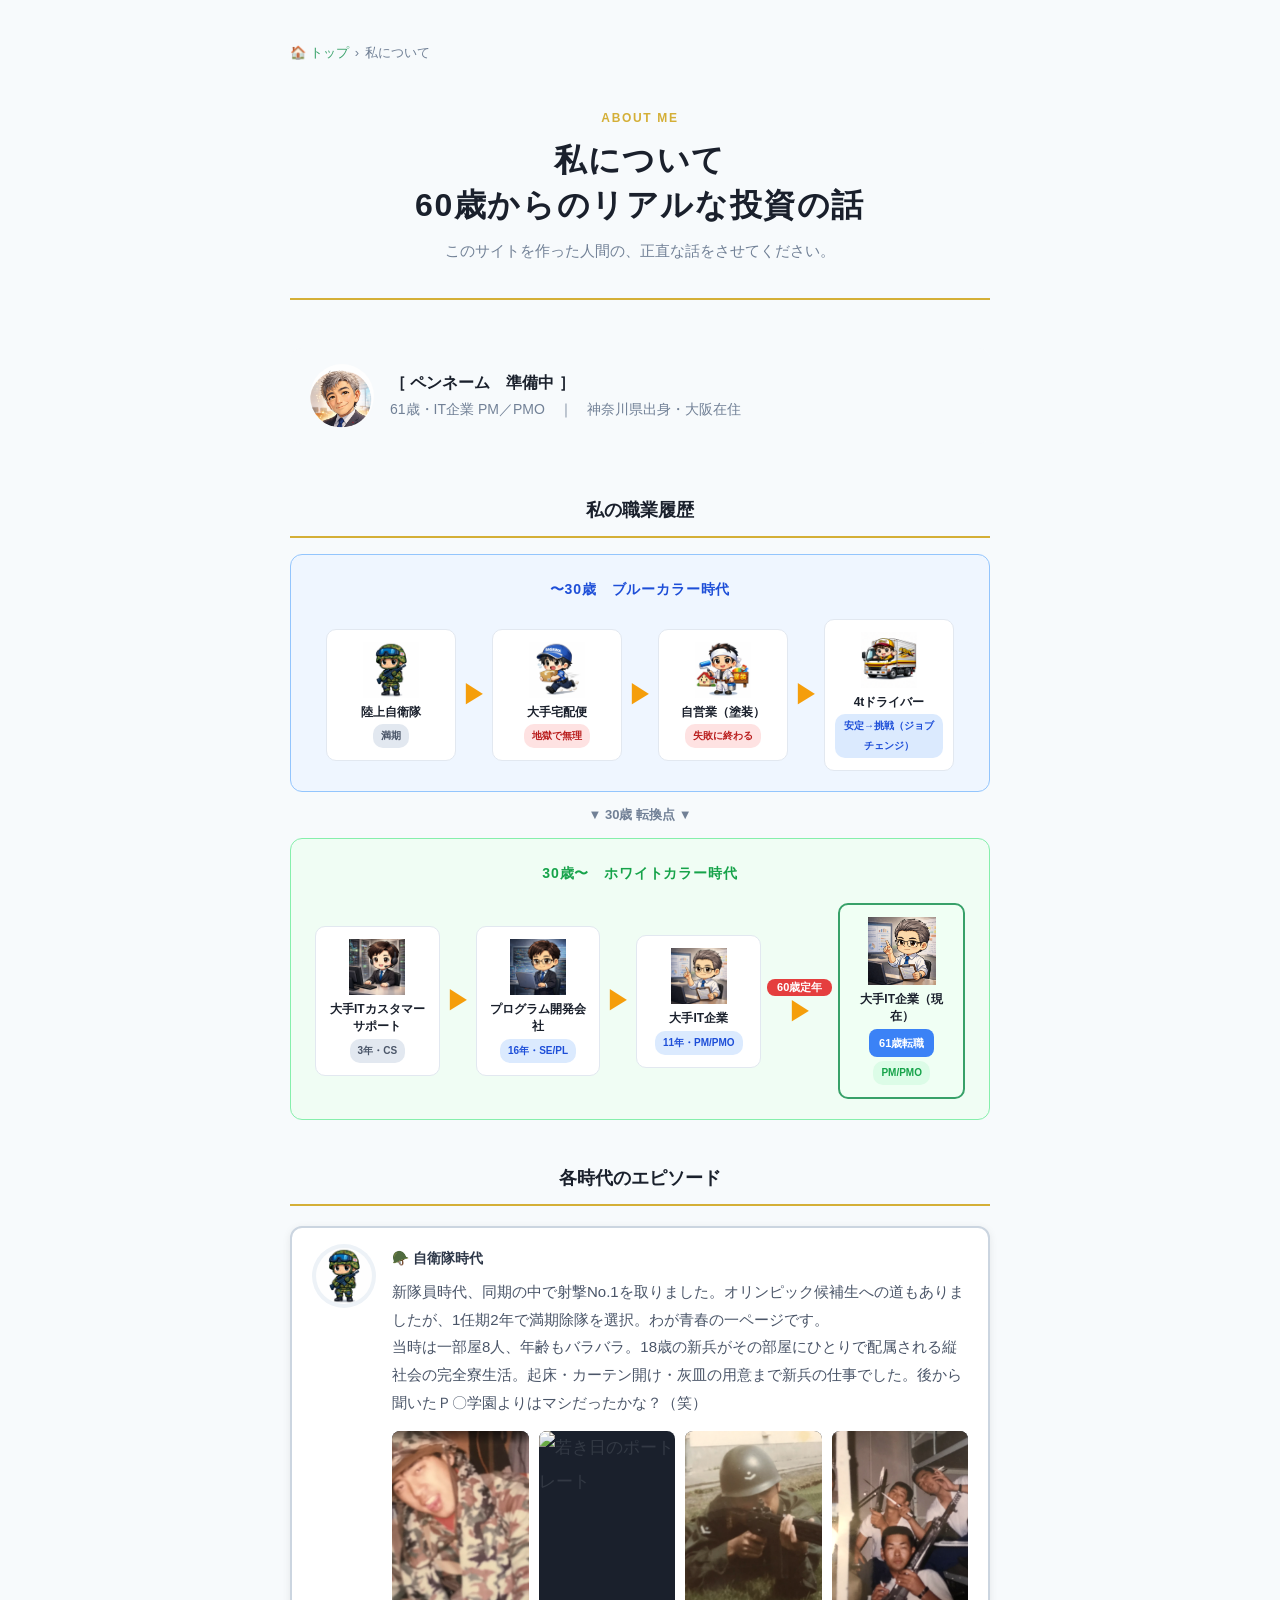
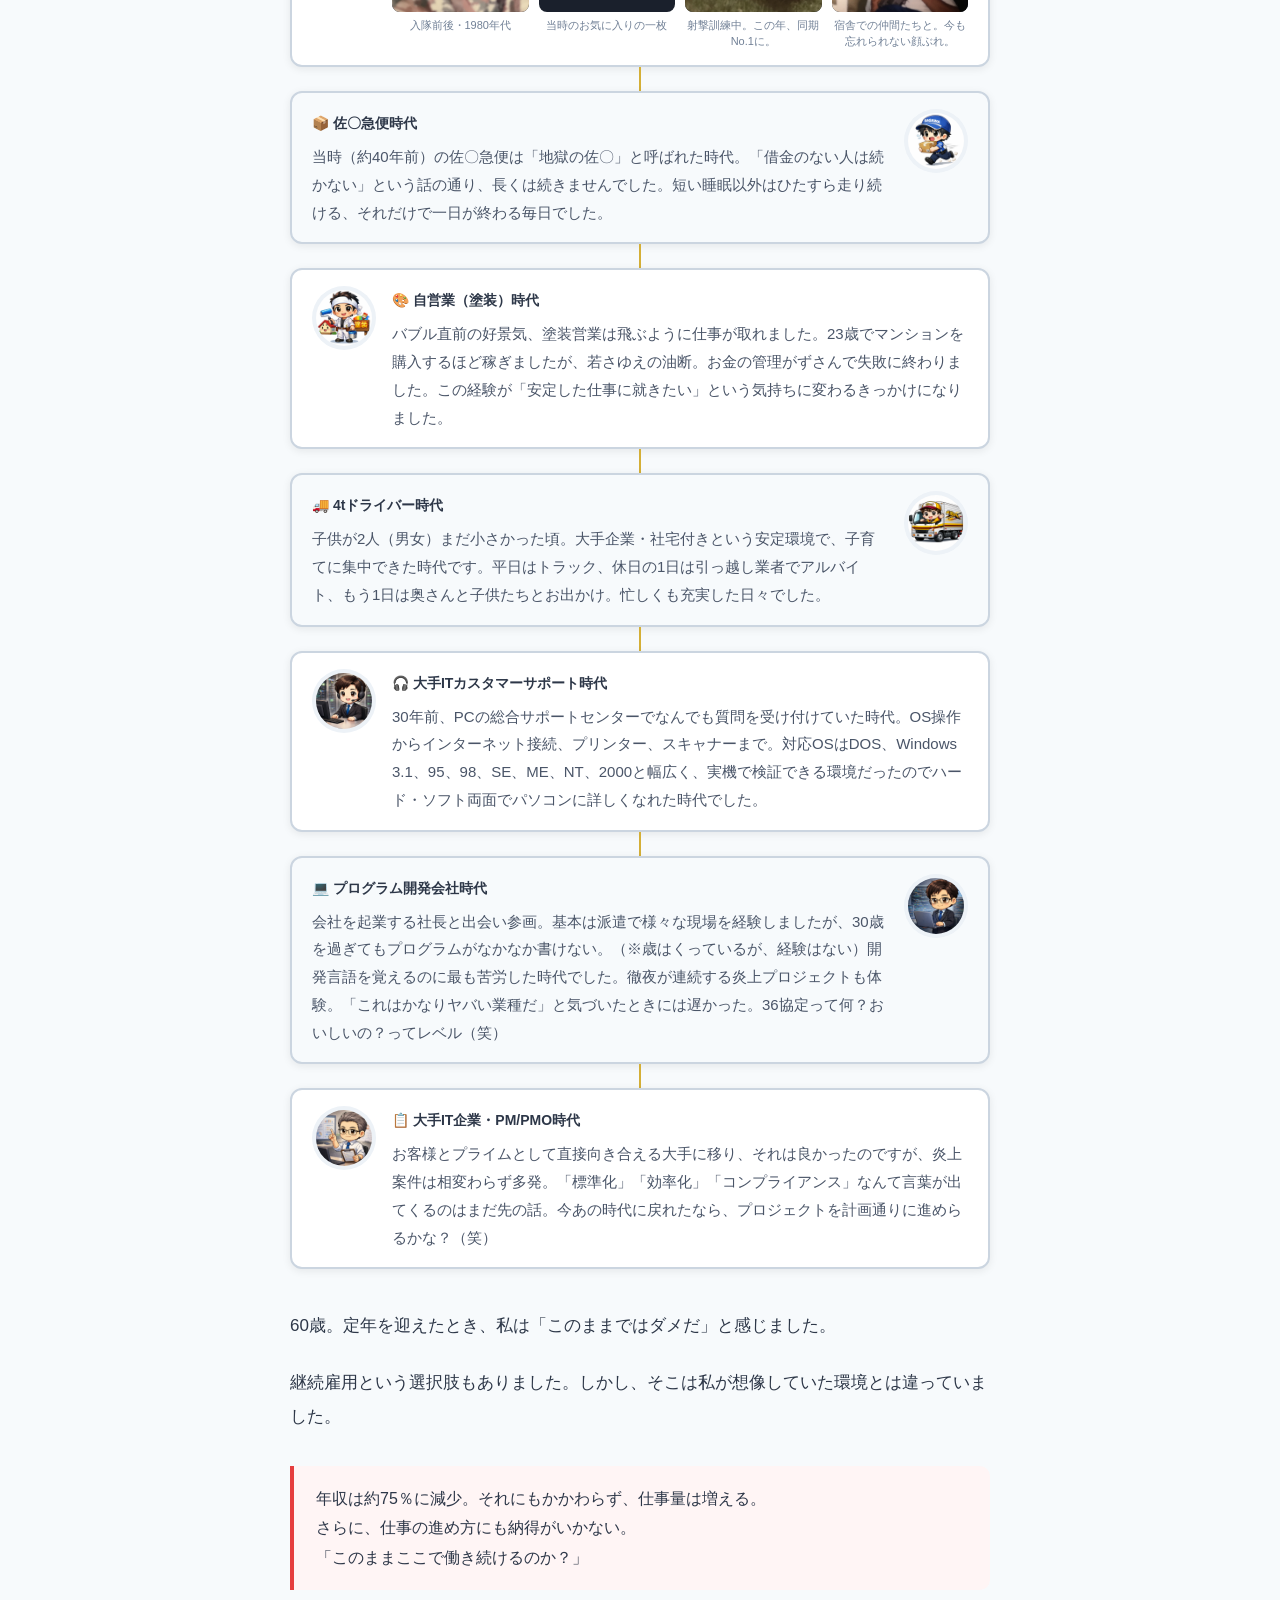
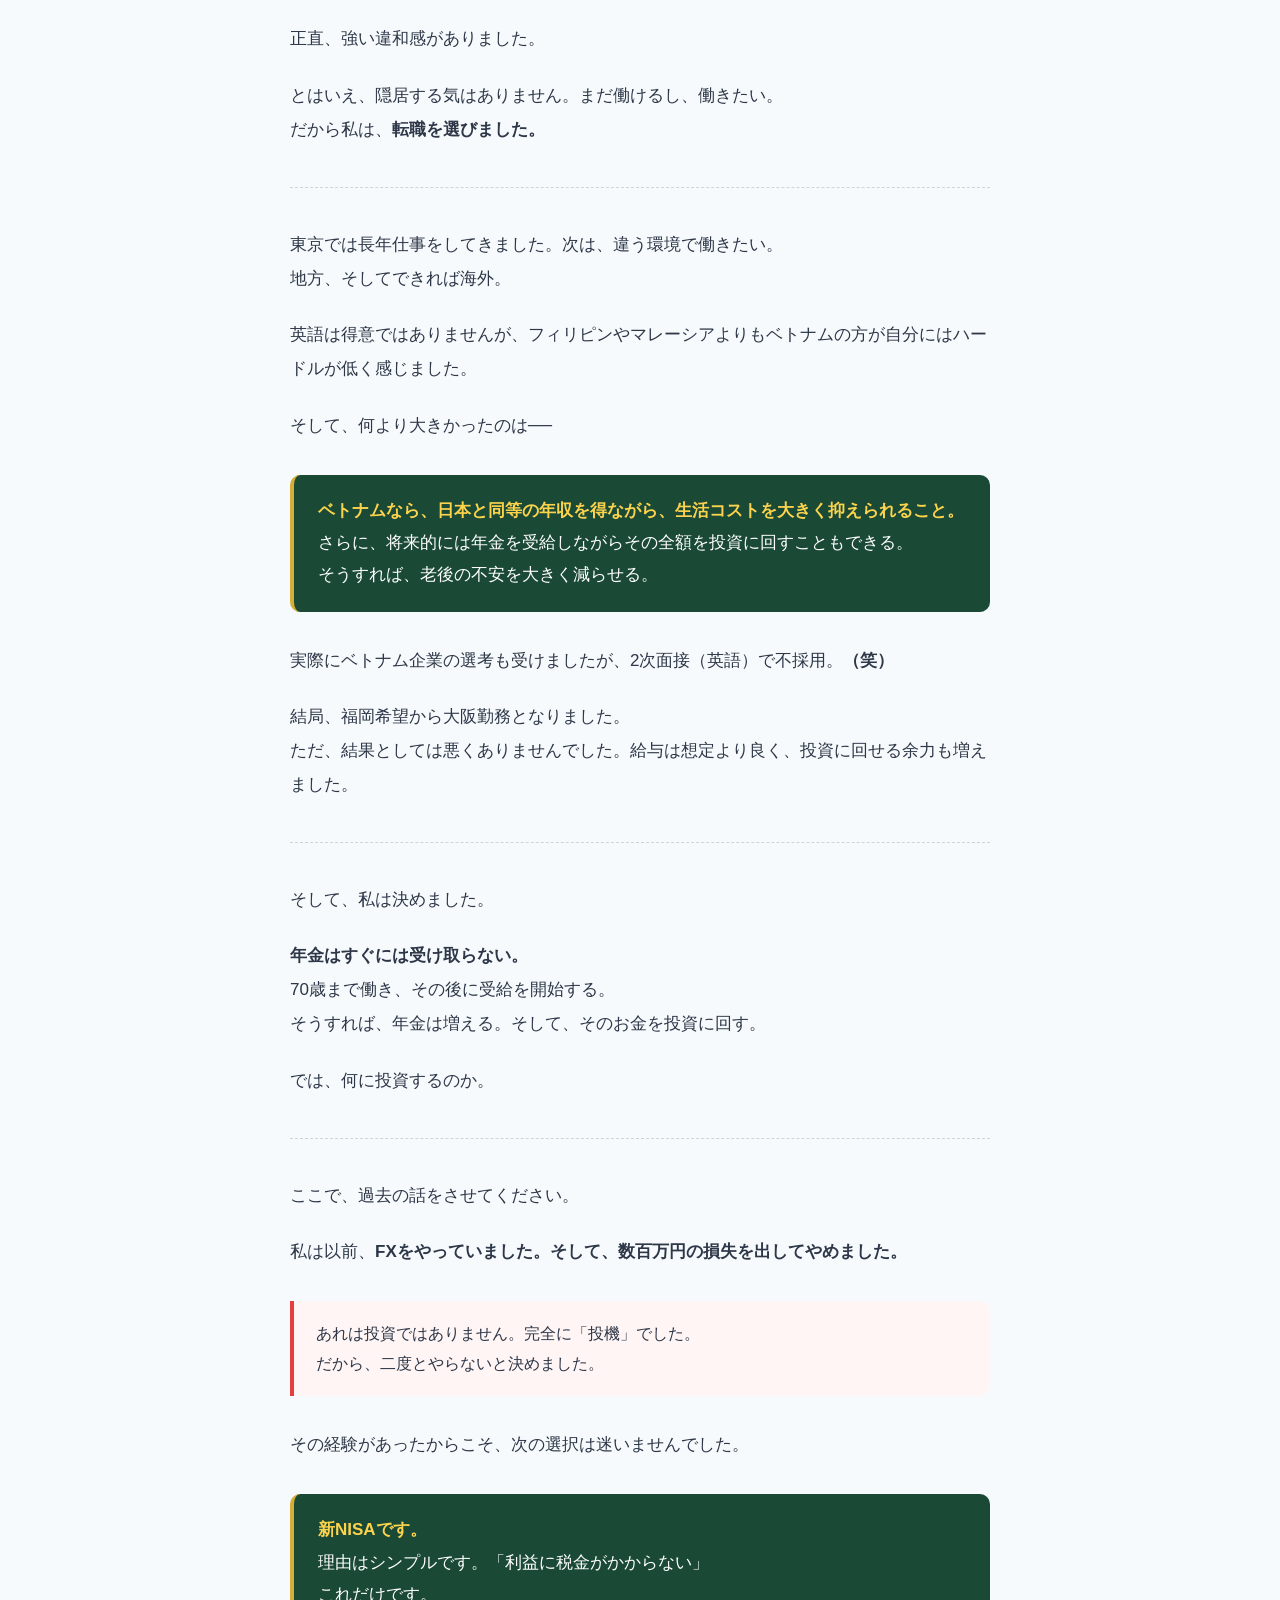
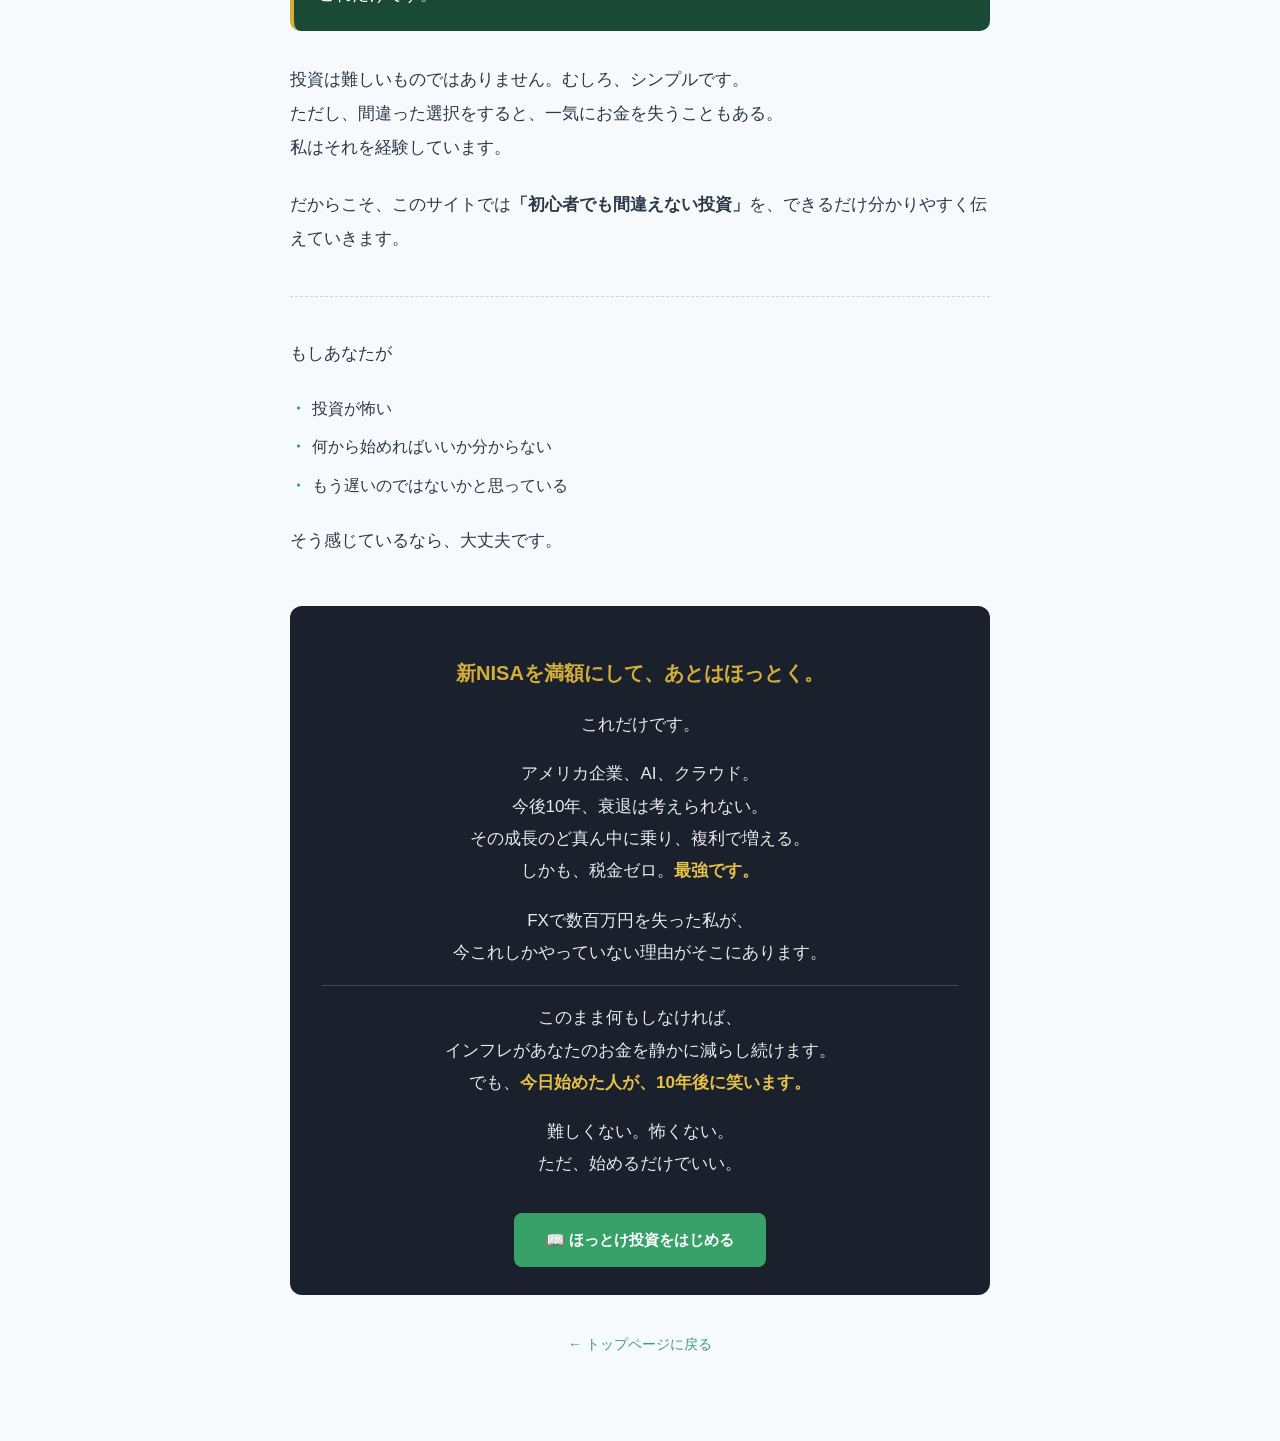
==== commit d3b408d3: "Add files via upload" ====
--- a/about.html
+++ b/about.html
@@ -80,10 +80,12 @@
       position: relative;
       overflow: hidden;
       border-radius: 8px;
-      aspect-ratio: 3/4;
+      padding-top: 133%;
       background: #1a202c;
     }
     .photo-wrap img {
+      position: absolute;
+      top: 0; left: 0;
       width: 100%;
       height: 100%;
       object-fit: cover;
@@ -614,9 +616,27 @@
     </div>
 
     <div class="about-closing">
-      <p class="closing-main">60歳からでも、遅くありません。</p>
-      <p>私自身が、それを証明していきます。</p>
-      <a href="./index.html" class="about-cta-btn">📖 新NISA完全ガイドを読む</a>
+      <p class="closing-main">新NISAを満額にして、あとはほっとく。</p>
+      <p>これだけです。</p>
+      <p>
+        アメリカ企業、AI、クラウド。<br>
+        今後10年、衰退は考えられない。<br>
+        その成長のど真ん中に乗り、複利で増える。<br>
+        しかも、税金ゼロ。<strong style="color:#fcd34d;">最強です。</strong>
+      </p>
+      <p>
+        FXで数百万円を失った私が、<br>
+        今これしかやっていない理由がそこにあります。
+      </p>
+      <p style="border-top:1px solid rgba(255,255,255,0.2); padding-top:1rem; margin-top:1rem;">
+        このまま何もしなければ、<br>
+        インフレがあなたのお金を静かに減らし続けます。<br>
+        でも、<strong style="color:#fcd34d;">今日始めた人が、10年後に笑います。</strong>
+      </p>
+      <p>難しくない。怖くない。<br>
+        ただ、始めるだけでいい。
+      </p>
+      <a href="./index.html" class="about-cta-btn">📖 ほっとけ投資をはじめる</a>
     </div>
 
     <div class="about-back">
--- a/css/style.css
+++ b/css/style.css
@@ -12,6 +12,8 @@
     --white:        #ffffff;
     --nisa-green:   #38a169;
     --tax-red:      #e53e3e;
+    --border:       #e2e8f0;
+    --green-light:  #e8f5ee;
 
     /* ── アドバイスボックス 世代別カラー ── */
     --adv-kid-bg:    #fff8e1;  /* 子供  : 温かいアンバー系   */
@@ -90,48 +92,50 @@
     z-index: 10;
 }
 
-/* ── 「私について」導線バナー ── */
-.about-link-banner {
-    display: flex;
+/* ── 「私について」カード ── */
+.about-card {
+    display: inline-flex;
     align-items: center;
-    gap: 14px;
-    background: var(--green-light, #e8f5ee);
-    border: 2px solid var(--nisa-green);
-    border-radius: 10px;
-    padding: 14px 20px;
-    margin-bottom: 2rem;
-    text-decoration: none;
-    transition: background .2s;
-}
-.about-link-banner:hover { background: #d1f0e0; }
-.about-link-icon {
-    font-size: 26px;
+    gap: 10px;
+    background: #fff;
+    border: 1px solid var(--nisa-green);
+    border-radius: 30px;
+    padding: 8px 16px 8px 8px;
+    position: absolute;
+    top: 20px;
+    right: 60px;
+    z-index: 20;
+}
+.about-card-icon {
+    width: 36px;
+    height: 36px;
+    min-width: 36px;
+    border-radius: 50%;
+    object-fit: cover;
     flex-shrink: 0;
 }
-.about-link-text {
-    flex: 1;
-}
-.about-link-text strong {
-    display: block;
-    font-size: 15px;
+.about-card-body {
+    display: flex;
+    align-items: center;
+    gap: 12px;
+    flex-wrap: wrap;
+}
+.about-card-name {
+    font-size: 13px;
+    font-weight: 700;
+    color: var(--text-muted);
+}
+.about-card-link {
+    display: inline-block;
+    font-size: 13px;
     font-weight: 700;
     color: var(--nisa-green);
-    margin-bottom: 2px;
-}
-.about-link-text small {
-    font-size: 12px;
-    color: var(--text-muted);
-    line-height: 1.5;
-}
-.about-link-arrow {
-    font-size: 22px;
-    color: var(--nisa-green);
-    flex-shrink: 0;
-}
-
+    text-decoration: none;
+    white-space: nowrap;
+}
+.about-card-link:hover { text-decoration: underline; }
 @media (max-width: 768px) {
-    .about-link-banner { padding: 12px 14px; gap: 10px; }
-    .about-link-text strong { font-size: 14px; }
+    .about-card { position: static; display: inline-flex; float: right; margin-bottom: 1rem; }
 }
 
 /* ============================================================
@@ -144,11 +148,27 @@
     margin-bottom: 30px;
 }
 
+/* ── 見出し行 ── */
+.age-input-heading {
+    font-size: 20px;
+    font-weight: 900;
+    color: var(--primary-dark);
+    margin-bottom: 6px;
+    display: block;
+    line-height: 1.4;
+}
+.age-input-sub {
+    font-size: 14px;
+    color: var(--text-muted);
+    margin-bottom: 12px;
+    display: block;
+}
+
 /* ── ラベル行 ── */
 .age-input-label {
-    font-size: 17px;
+    font-size: 15px;
     font-weight: bold;
-    color: var(--primary-dark);
+    color: var(--nisa-green);
     margin-bottom: 16px;
     display: block;
 }
@@ -562,6 +582,7 @@
     background: rgba(255,255,255,0.1);
     border-radius: 12px;
     padding: 25px;
+    -webkit-backdrop-filter: blur(10px);
     backdrop-filter: blur(10px);
     border: 1px solid rgba(255,255,255,0.2);
 }
@@ -1730,3 +1751,444 @@
 
 
 
+
+/* ============================================================
+   ほっとけ投資セクション
+   ============================================================ */
+.hottoke-section {
+    background: linear-gradient(135deg, #fffdf0 0%, #fff8e0 100%);
+    border-radius: 16px;
+    border: 1px solid #e8d87a;
+    padding: 40px 36px;
+    margin-bottom: 2.5rem;
+    position: relative;
+    overflow: hidden;
+}
+.hottoke-catchcopy {
+    font-size: 28px;
+    font-size: clamp(1.4rem, 3.5vw, 2rem);
+    font-weight: 900;
+    color: var(--primary-dark);
+    text-align: center;
+    line-height: 1.4;
+    margin-bottom: .6rem;
+}
+.hottoke-subcopy {
+    font-size: 15px;
+    color: var(--text-muted);
+    text-align: center;
+    margin-bottom: 2rem;
+    letter-spacing: .04em;
+}
+.hottoke-body {
+    max-width: 680px;
+    margin: 0 auto;
+}
+.hottoke-body p {
+    font-size: 16px;
+    line-height: 1.95;
+    color: var(--text-main);
+    margin-bottom: .8rem;
+}
+.hottoke-target-grid {
+    display: grid;
+    grid-template-columns: repeat(3, 1fr);
+    gap: 12px;
+    margin: 1.5rem 0;
+    align-items: start;
+}
+.hottoke-target-item {
+    background: #fff;
+    border: 1px solid #e8d87a;
+    border-radius: 10px;
+    padding: 20px 16px;
+    text-align: center;
+}
+.hottoke-target-icon { font-size: 36px; margin-bottom: 10px; }
+.hottoke-target-label {
+    font-size: 16px;
+    font-weight: 700;
+    color: var(--primary-dark);
+    margin-bottom: 8px;
+}
+.hottoke-target-text {
+    font-size: 15px;
+    color: var(--text-muted);
+    line-height: 1.7;
+}
+.hottoke-message {
+    border-left: 3px solid var(--accent-gold);
+    padding-left: 18px;
+    margin: 1.5rem 0;
+}
+.hottoke-message p {
+    font-size: 15px;
+    line-height: 1.9;
+    color: var(--text-main);
+    margin-bottom: .7rem;
+}
+.hottoke-message p:last-child { margin-bottom: 0; }
+.hottoke-cta-text {
+    text-align: center;
+    font-size: 17px;
+    font-weight: 700;
+    color: var(--primary-dark);
+    margin-top: 1.5rem;
+    padding-top: 1.5rem;
+    border-top: 1px solid #e8d87a;
+}
+.hottoke-graph-wrap {
+    margin-top: 2rem;
+    background: #fff;
+    border-radius: 12px;
+    border: 1px solid #e8d87a;
+    padding: 20px;
+}
+.hottoke-graph-title {
+    font-size: 15px;
+    font-weight: 700;
+    color: var(--primary-dark);
+    text-align: center;
+    margin-bottom: 4px;
+}
+.hottoke-graph-sub {
+    font-size: 12px;
+    color: var(--text-muted);
+    text-align: center;
+    margin-bottom: 16px;
+}
+.hottoke-graph-note {
+    font-size: 11px;
+    color: var(--text-muted);
+    text-align: center;
+    margin-top: 10px;
+    line-height: 1.6;
+}
+@media (max-width: 768px) {
+    .hottoke-section { padding: 24px 18px; }
+    .hottoke-target-grid { grid-template-columns: 1fr; gap: 8px; }
+    .hottoke-catchcopy { font-size: 1.3rem; }
+}
+
+/* ── なぜほっとけるのか説明ボックス ── */
+.hottoke-reason-box {
+    background: var(--green-light, #e8f5ee);
+    border: 2px solid var(--nisa-green);
+    border-radius: 12px;
+    padding: 20px 24px;
+    margin: 20px 0;
+}
+.hottoke-reason-title {
+    font-size: 16px;
+    font-weight: 700;
+    color: var(--nisa-green);
+    margin-bottom: 12px;
+}
+.hottoke-reason-box p {
+    font-size: 15px;
+    line-height: 1.9;
+    color: var(--text-main);
+    margin-bottom: .7rem;
+}
+.hottoke-reason-box p:last-child { margin-bottom: 0; }
+
+/* ── ほっとけ投資：2カラムレイアウト ── */
+.hottoke-inner {
+    display: flex;
+    gap: 28px;
+    align-items: flex-start;
+}
+.hottoke-left { flex: 1; min-width: 0; }
+.hottoke-right {
+    display: flex;
+    flex-direction: column;
+    align-items: center;
+    gap: 10px;
+    flex-shrink: 0;
+    width: 130px;
+    padding-top: 8px;
+    position: sticky;
+    top: 20px;
+    align-self: flex-start;
+}
+.hottoke-chara {
+    width: 90px;
+    height: 90px;
+    border-radius: 50%;
+    object-fit: cover;
+    border: 3px solid var(--nisa-green);
+    box-shadow: 0 3px 12px rgba(0,0,0,0.15);
+}
+.hottoke-chara-name {
+    font-size: 11px;
+    color: var(--text-muted);
+    text-align: center;
+    line-height: 1.4;
+}
+.hottoke-chara-comment {
+    font-size: 13px;
+    font-weight: 700;
+    color: var(--primary-dark);
+    text-align: center;
+    line-height: 1.6;
+    background: #fff;
+    border-radius: 8px;
+    padding: 8px 10px;
+    border: 1px solid #e8d87a;
+}
+.hottoke-chara-link {
+    font-size: 12px;
+    font-weight: 700;
+    color: var(--nisa-green);
+    text-decoration: none;
+    text-align: center;
+    border: 1px solid var(--nisa-green);
+    padding: 5px 10px;
+    border-radius: 20px;
+    white-space: nowrap;
+    transition: background .2s, color .2s;
+}
+.hottoke-chara-link:hover {
+    background: var(--nisa-green);
+    color: #fff;
+}
+
+@media (max-width: 768px) {
+    .hottoke-inner { flex-direction: column; }
+    .hottoke-right {
+        flex-direction: row;
+        width: 100%;
+        justify-content: center;
+        position: static;
+        padding: 0;
+        border-top: 1px solid #e8d87a;
+        padding-top: 16px;
+        gap: 14px;
+    }
+    .hottoke-chara { width: 60px; height: 60px; }
+    .hottoke-chara-comment { font-size: 12px; }
+}
+
+/* ── ほっとけ投資：アイコンカード（4枚目） ── */
+.hottoke-chara-card {
+    display: flex;
+    flex-direction: column;
+    align-items: center;
+    gap: 8px;
+    justify-content: flex-start;
+    background: #f0fdf4;
+    border: 2px solid var(--nisa-green) !important;
+    position: sticky;
+    top: 20px;
+    align-self: flex-start;
+}
+.hottoke-chara-card .hottoke-chara {
+    width: 72px;
+    height: 72px;
+    border-radius: 50%;
+    object-fit: cover;
+    border: 3px solid var(--nisa-green);
+    box-shadow: 0 3px 12px rgba(0,0,0,0.12);
+}
+.hottoke-chara-card .hottoke-chara-name {
+    font-size: 11px;
+    color: var(--text-muted);
+    text-align: center;
+}
+.hottoke-chara-card .hottoke-chara-link {
+    font-size: 12px;
+    font-weight: 700;
+    color: var(--nisa-green);
+    text-decoration: none;
+    border: 1px solid var(--nisa-green);
+    padding: 4px 10px;
+    border-radius: 20px;
+    white-space: nowrap;
+    transition: background .2s, color .2s;
+}
+.hottoke-chara-card .hottoke-chara-link:hover {
+    background: var(--nisa-green);
+    color: #fff;
+}
+
+/* グリッドを4列に（3カード＋アイコン） */
+.hottoke-target-grid {
+    grid-template-columns: repeat(4, 1fr) !important;
+    align-items: start;
+}
+
+@media (max-width: 768px) {
+    .hottoke-target-grid { grid-template-columns: repeat(2, 1fr) !important; }
+    .hottoke-chara-card { position: static; }
+}
+
+/* ── メッセージ2カラム ── */
+.hottoke-message-grid {
+    display: grid;
+    grid-template-columns: 1fr 1fr;
+    gap: 0 24px;
+    margin: 1.5rem 0;
+}
+
+/* ── 私についてはこちら横長バナー ── */
+.hottoke-about-banner {
+    display: flex;
+    align-items: center;
+    gap: 14px;
+    background: #fff;
+    border: 2px solid var(--nisa-green);
+    border-radius: 12px;
+    padding: 14px 20px;
+    margin: 1.2rem 0;
+    text-decoration: none;
+    transition: background .2s;
+}
+.hottoke-about-banner:hover { background: var(--green-light); }
+.hottoke-about-icon {
+    width: 52px;
+    height: 52px;
+    border-radius: 50%;
+    object-fit: cover;
+    border: 2px solid var(--nisa-green);
+    flex-shrink: 0;
+}
+.hottoke-about-text {
+    flex: 1;
+}
+.hottoke-about-text strong {
+    display: block;
+    font-size: 14px;
+    color: var(--primary-dark);
+    margin-bottom: 3px;
+}
+.hottoke-about-text small {
+    font-size: 12px;
+    color: var(--text-muted);
+    line-height: 1.5;
+}
+.hottoke-about-arrow {
+    font-size: 13px;
+    font-weight: 700;
+    color: var(--nisa-green);
+    white-space: nowrap;
+    flex-shrink: 0;
+}
+
+@media (max-width: 768px) {
+    .hottoke-message-grid { grid-template-columns: 1fr; gap: 0; }
+    .hottoke-about-banner { flex-direction: column; text-align: center; }
+    .hottoke-about-arrow { margin-top: 6px; }
+}
+
+/* ── ターゲット1行テキスト ── */
+.hottoke-target-row {
+    display: flex;
+    align-items: center;
+    flex-wrap: wrap;
+    gap: 8px 12px;
+    margin: 1.2rem 0;
+    padding: 14px 18px;
+    background: #fff;
+    border-radius: 10px;
+    border: 1px solid #e8d87a;
+}
+.hottoke-target-pill {
+    font-size: 15px;
+    font-weight: 600;
+    color: var(--primary-dark);
+    white-space: nowrap;
+}
+.hottoke-target-sep {
+    color: #ccc;
+    font-size: 18px;
+    flex-shrink: 0;
+}
+
+@media (max-width: 768px) {
+    .hottoke-target-sep { display: none; }
+    .hottoke-target-pill { font-size: 14px; }
+}
+
+/* ── メッセージ角丸ボックス ── */
+.hottoke-message-box {
+    background: #fff;
+    border: 2px solid var(--accent-gold);
+    border-radius: 14px;
+    padding: 24px 28px;
+    margin: 1.2rem 0;
+    line-height: 2;
+}
+.hottoke-message-box p {
+    font-size: 16px;
+    color: var(--text-main);
+    margin-bottom: 1rem;
+}
+.hottoke-message-box p:last-child { margin-bottom: 0; }
+.hottoke-strong {
+    color: var(--primary-dark);
+    font-size: 1.05em;
+}
+
+@media (max-width: 768px) {
+    .hottoke-message-box { padding: 18px 16px; }
+    .hottoke-message-box p { font-size: 15px; }
+}
+
+/* ── メッセージ＋右吹き出しレイアウト ── */
+.hottoke-msg-wrap {
+    display: flex;
+    align-items: flex-start;
+    gap: 12px;
+    margin: 1.2rem 0;
+}
+.hottoke-msg-wrap .hottoke-message-box {
+    flex: 1;
+    margin: 0;
+}
+.hottoke-side-balloons {
+    display: flex;
+    flex-direction: column;
+    gap: 40px;
+    padding-top: 8px;
+    flex-shrink: 0;
+    width: 130px;
+}
+.hottoke-side-balloon {
+    position: relative;
+    background: #fffdf0;
+    border: 1px solid var(--accent-gold);
+    border-radius: 10px;
+    padding: 10px 12px;
+    font-size: 12px;
+    line-height: 1.7;
+    color: var(--text-main);
+}
+.hottoke-side-balloon p { margin: 0; }
+.hottoke-side-balloon-arrow {
+    position: absolute;
+    left: -10px;
+    top: 14px;
+    width: 0;
+    height: 0;
+    border-style: solid;
+    border-width: 6px 10px 6px 0;
+    border-color: transparent var(--accent-gold) transparent transparent;
+}
+.hottoke-side-balloon-arrow::after {
+    content: '';
+    position: absolute;
+    left: 2px;
+    top: -5px;
+    width: 0;
+    height: 0;
+    border-style: solid;
+    border-width: 5px 8px 5px 0;
+    border-color: transparent #fffdf0 transparent transparent;
+}
+
+@media (max-width: 768px) {
+    .hottoke-msg-wrap { flex-direction: column; }
+    .hottoke-side-balloons { flex-direction: row; width: 100%; gap: 10px; }
+    .hottoke-side-balloon { flex: 1; }
+    .hottoke-side-balloon-arrow { display: none; }
+}
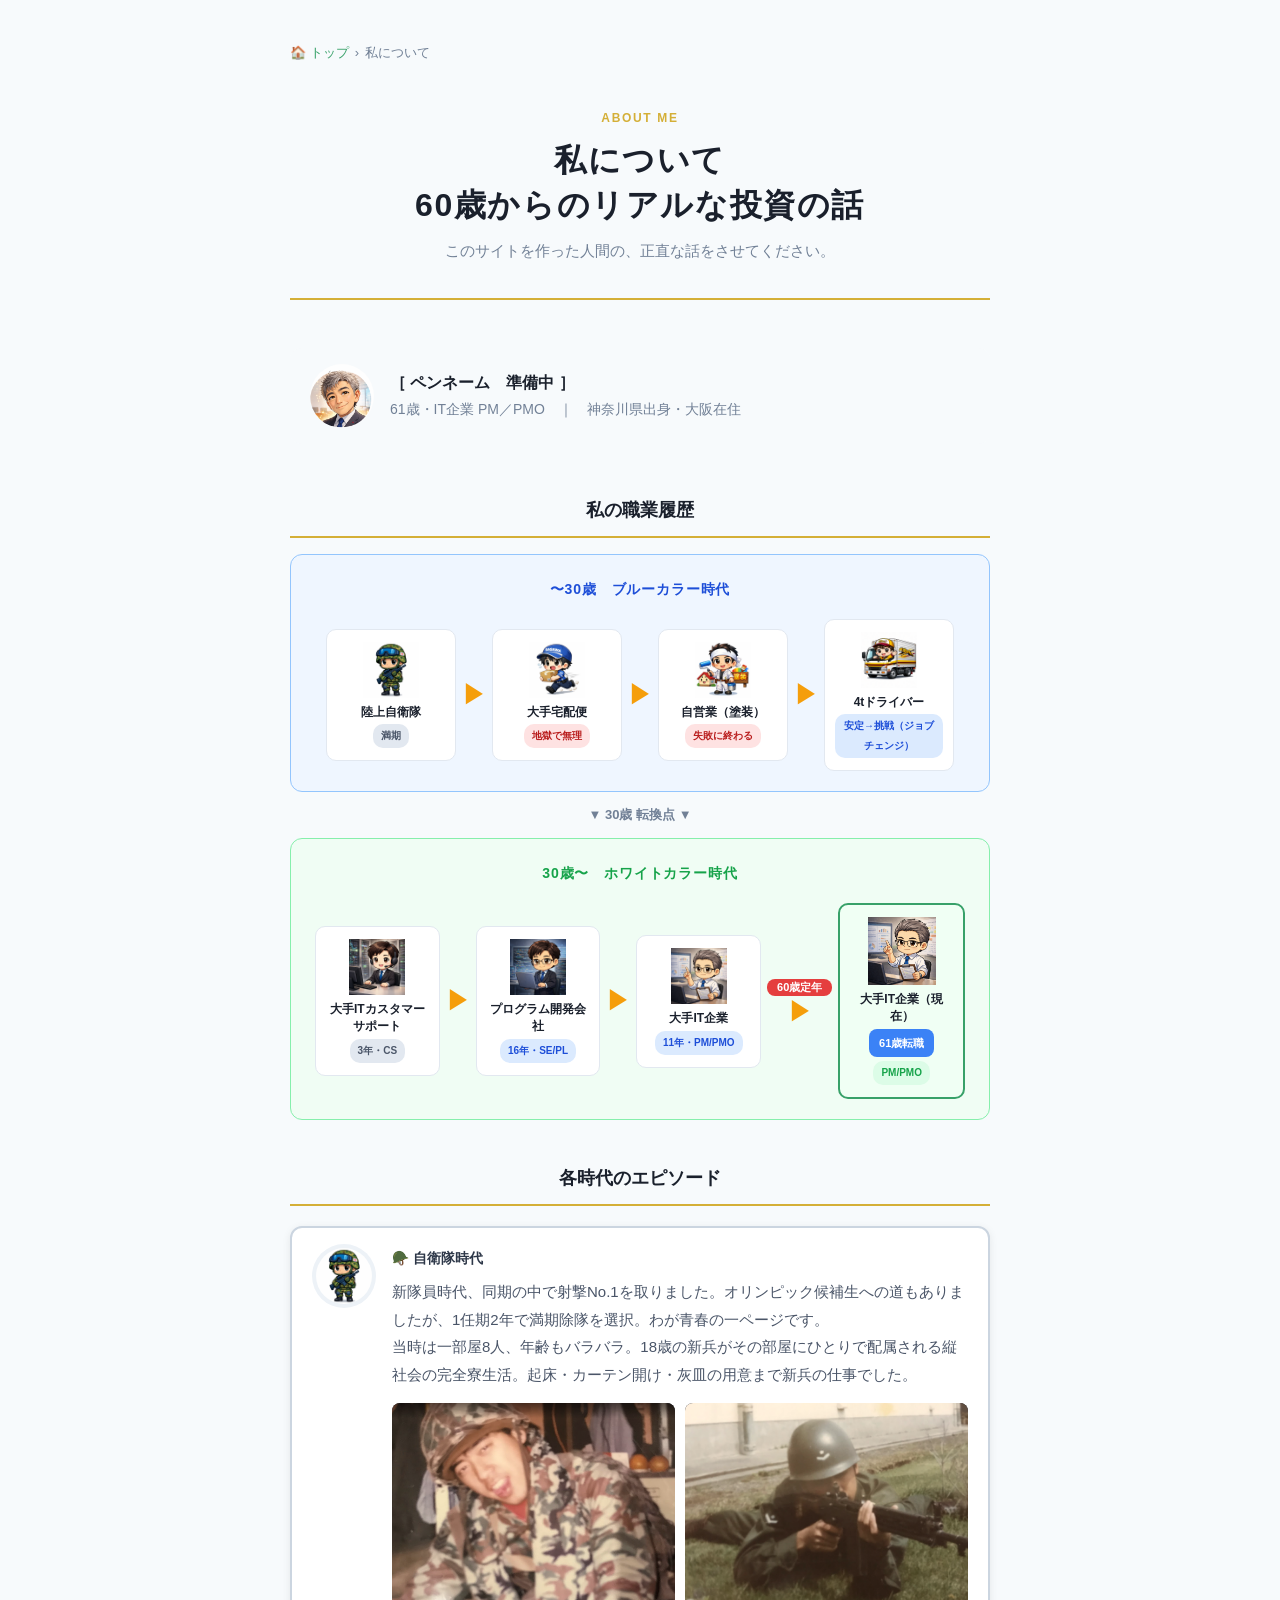
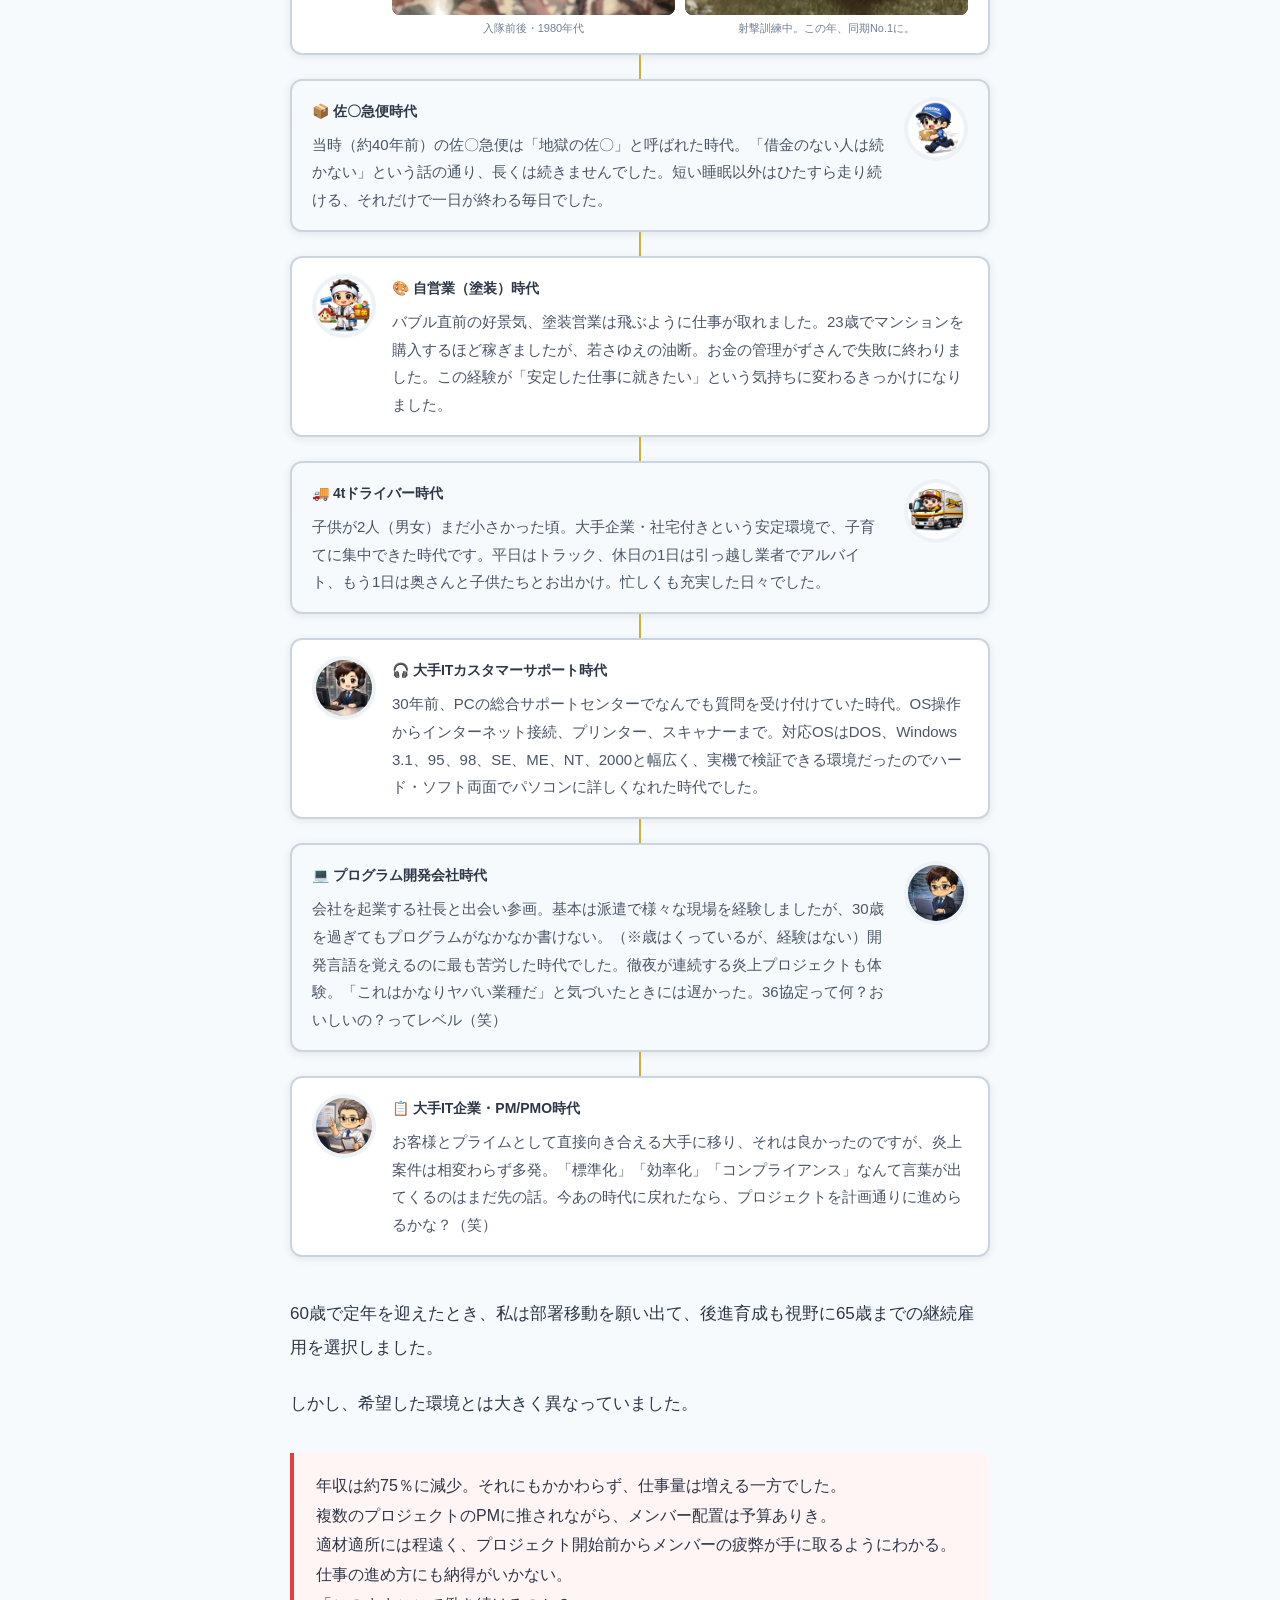
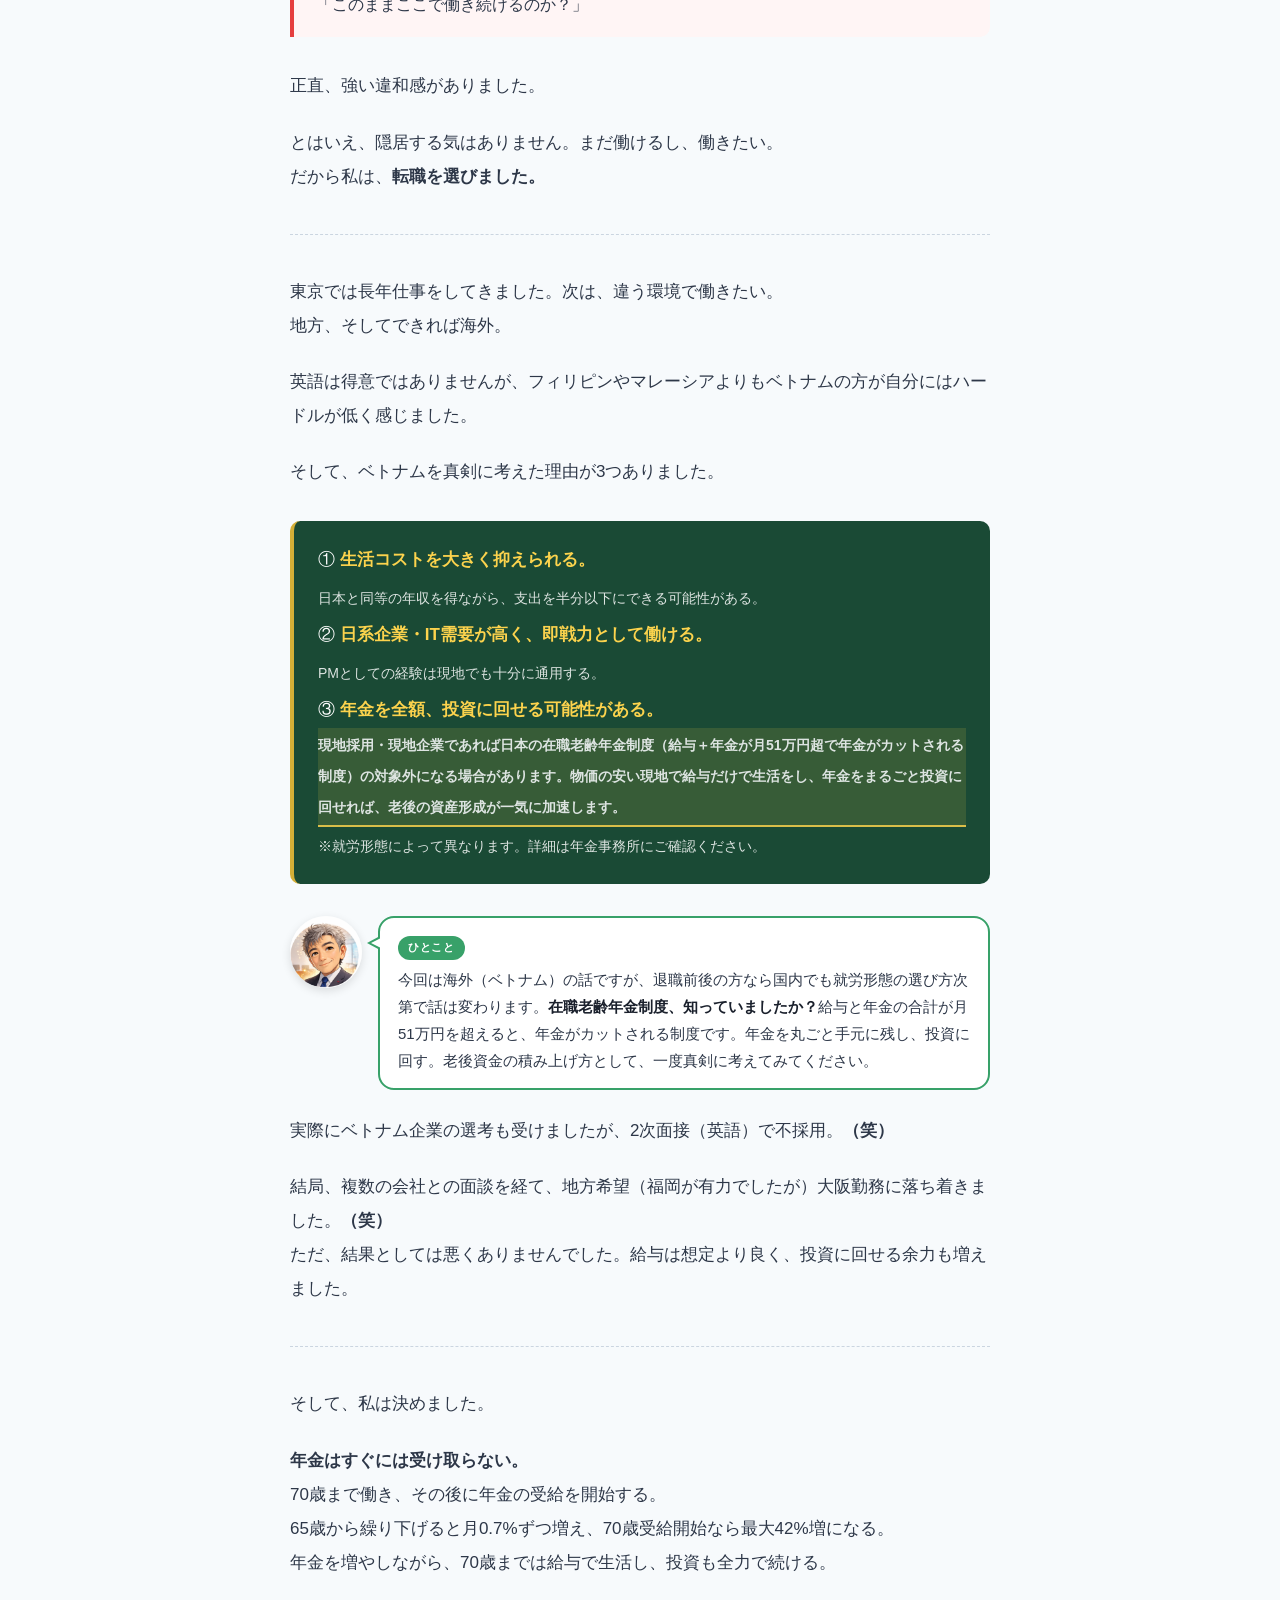
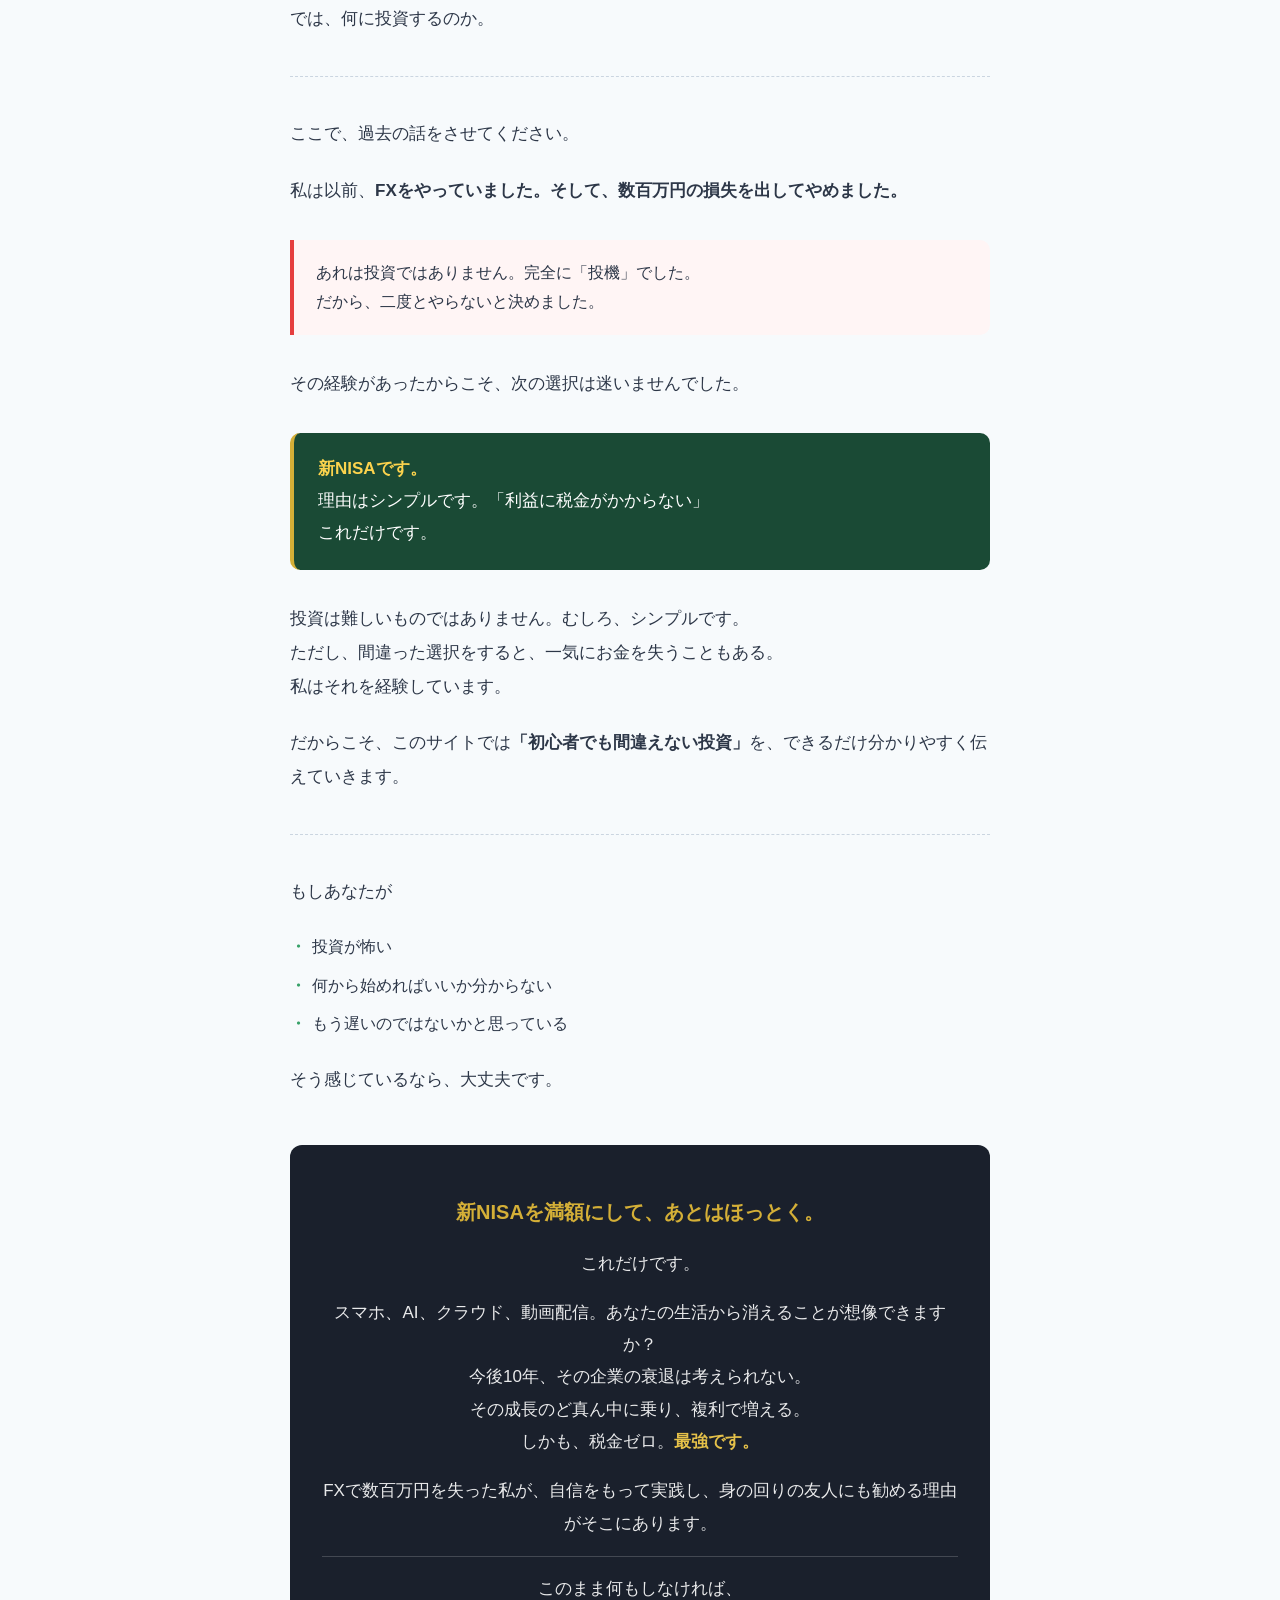
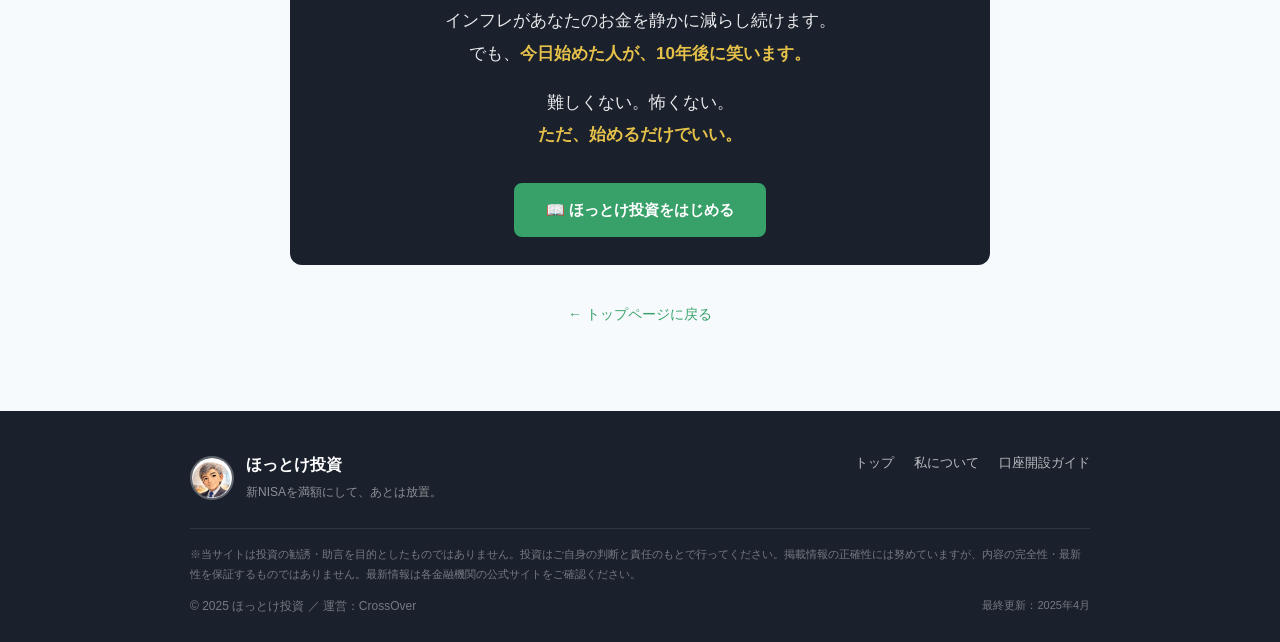
==== commit 74db0f63: "Add files via upload" ====
--- a/about.html
+++ b/about.html
@@ -80,7 +80,7 @@
       position: relative;
       overflow: hidden;
       border-radius: 8px;
-      padding-top: 133%;
+      padding-top: 75%;
       background: #1a202c;
     }
     .photo-wrap img {
@@ -445,10 +445,10 @@
         <div class="episode-body">
           <div class="episode-label">🪖 自衛隊時代</div>
           <p>新隊員時代、同期の中で射撃No.1を取りました。オリンピック候補生への道もありましたが、1任期2年で満期除隊を選択。わが青春の一ページです。<br>
-          当時は一部屋8人、年齢もバラバラ。18歳の新兵がその部屋にひとりで配属される縦社会の完全寮生活。起床・カーテン開け・灰皿の用意まで新兵の仕事でした。後から聞いたＰ〇学園よりはマシだったかな？（笑）</p>
+          当時は一部屋8人、年齢もバラバラ。18歳の新兵がその部屋にひとりで配属される縦社会の完全寮生活。起床・カーテン開け・灰皿の用意まで新兵の仕事でした。</p>
 
           <!-- 写真ギャラリー -->
-          <div class="episode-photos">
+          <div class="episode-photos" style="grid-template-columns: repeat(2, 1fr);">
             <div class="episode-photo-item">
               <div class="photo-wrap">
                 <img src="img/jgsdf-youth-truck-operation-1980s.jpg" alt="自衛隊時代・若き日">
@@ -457,22 +457,9 @@
             </div>
             <div class="episode-photo-item">
               <div class="photo-wrap">
-                <img src="img/youth-sunglasses-portrait-1980s.jpg" alt="若き日のポートレート">
-                <!-- サングラスのため目線隠し不要 -->
-              </div>
-              <div class="photo-caption">当時のお気に入りの一枚</div>
-            </div>
-            <div class="episode-photo-item">
-              <div class="photo-wrap">
                 <img src="img/jgsdf-rifle-training-prone-position.jpg" alt="射撃訓練">
               </div>
               <div class="photo-caption">射撃訓練中。この年、同期No.1に。</div>
-            </div>
-            <div class="episode-photo-item">
-              <div class="photo-wrap">
-                <img src="img/jgsdf-barracks-friends-offduty.jpg" alt="宿舎での仲間との写真">
-              </div>
-              <div class="photo-caption">宿舎での仲間たちと。今も忘れられない顔ぶれ。</div>
             </div>
           </div>
         </div>
@@ -542,12 +529,14 @@
 
     <div class="about-body">
 
-      <p>60歳。定年を迎えたとき、私は「このままではダメだ」と感じました。</p>
-      <p>継続雇用という選択肢もありました。しかし、そこは私が想像していた環境とは違っていました。</p>
+      <p>60歳で定年を迎えたとき、私は部署移動を願い出て、後進育成も視野に65歳までの継続雇用を選択しました。</p>
+      <p>しかし、希望した環境とは大きく異なっていました。</p>
 
       <div class="about-failure">
-        年収は約75％に減少。それにもかかわらず、仕事量は増える。<br>
-        さらに、仕事の進め方にも納得がいかない。<br>
+        年収は約75％に減少。それにもかかわらず、仕事量は増える一方でした。<br>
+        複数のプロジェクトのPMに推されながら、メンバー配置は予算ありき。<br>
+        適材適所には程遠く、プロジェクト開始前からメンバーの疲弊が手に取るようにわかる。<br>
+        仕事の進め方にも納得がいかない。<br>
         「このままここで働き続けるのか？」
       </div>
 
@@ -560,24 +549,42 @@
       <p>東京では長年仕事をしてきました。次は、違う環境で働きたい。<br>
       地方、そしてできれば海外。</p>
       <p>英語は得意ではありませんが、フィリピンやマレーシアよりもベトナムの方が自分にはハードルが低く感じました。</p>
-      <p>そして、何より大きかったのは──</p>
+      <p>そして、ベトナムを真剣に考えた理由が3つありました。</p>
 
       <div class="about-emphasis">
-        <strong>ベトナムなら、日本と同等の年収を得ながら、生活コストを大きく抑えられること。</strong><br>
-        さらに、将来的には年金を受給しながらその全額を投資に回すこともできる。<br>
-        そうすれば、老後の不安を大きく減らせる。
+        <ul style="list-style:none; padding:0; margin:0; line-height:2.2;">
+          <li>① <strong>生活コストを大きく抑えられる。</strong><br>
+          <span style="font-size:14px; opacity:.85;">日本と同等の年収を得ながら、支出を半分以下にできる可能性がある。</span></li>
+          <li>② <strong>日系企業・IT需要が高く、即戦力として働ける。</strong><br>
+          <span style="font-size:14px; opacity:.85;">PMとしての経験は現地でも十分に通用する。</span></li>
+          <li>③ <strong>年金を全額、投資に回せる可能性がある。</strong><br>
+          <span style="font-size:14px; opacity:.85;">
+            <span style="display:inline-block; background:rgba(252,211,77,0.15); border-bottom:2px solid #fcd34d; padding:2px 0; font-weight:700; color:#fff;">現地採用・現地企業であれば日本の在職老齢年金制度（給与＋年金が月51万円超で年金がカットされる制度）の対象外になる場合があります。物価の安い現地で給与だけで生活をし、年金をまるごと投資に回せれば、老後の資産形成が一気に加速します。</span><br>
+            ※就労形態によって異なります。詳細は年金事務所にご確認ください。
+          </span></li>
+        </ul>
+      </div>
+
+      <!-- キャラ吹き出し：在職老齢年金制度 -->
+      <div class="chara-balloon right type-point" style="margin: 1.5rem 0;">
+        <img src="img/chara-smile.png" alt="運営者" class="chara-balloon-icon">
+        <div class="chara-balloon-body">
+          <span class="balloon-label">ひとこと</span><br>
+          今回は海外（ベトナム）の話ですが、退職前後の方なら国内でも就労形態の選び方次第で話は変わります。<strong>在職老齢年金制度、知っていましたか？</strong>給与と年金の合計が月51万円を超えると、年金がカットされる制度です。年金を丸ごと手元に残し、投資に回す。老後資金の積み上げ方として、一度真剣に考えてみてください。
+        </div>
       </div>
 
       <p>実際にベトナム企業の選考も受けましたが、2次面接（英語）で不採用。<strong>（笑）</strong></p>
-      <p>結局、福岡希望から大阪勤務となりました。<br>
+      <p>結局、複数の会社との面談を経て、地方希望（福岡が有力でしたが）大阪勤務に落ち着きました。<strong>（笑）</strong><br>
       ただ、結果としては悪くありませんでした。給与は想定より良く、投資に回せる余力も増えました。</p>
 
       <hr class="about-divider">
 
       <p>そして、私は決めました。</p>
       <p><strong>年金はすぐには受け取らない。</strong><br>
-      70歳まで働き、その後に受給を開始する。<br>
-      そうすれば、年金は増える。そして、そのお金を投資に回す。</p>
+      70歳まで働き、その後に年金の受給を開始する。<br>
+      65歳から繰り下げると月0.7%ずつ増え、70歳受給開始なら最大42%増になる。<br>
+      年金を増やしながら、70歳までは給与で生活し、投資も全力で続ける。</p>
       <p>では、何に投資するのか。</p>
 
       <hr class="about-divider">
@@ -619,14 +626,13 @@
       <p class="closing-main">新NISAを満額にして、あとはほっとく。</p>
       <p>これだけです。</p>
       <p>
-        アメリカ企業、AI、クラウド。<br>
-        今後10年、衰退は考えられない。<br>
+        スマホ、AI、クラウド、動画配信。あなたの生活から消えることが想像できますか？<br>
+        今後10年、その企業の衰退は考えられない。<br>
         その成長のど真ん中に乗り、複利で増える。<br>
         しかも、税金ゼロ。<strong style="color:#fcd34d;">最強です。</strong>
       </p>
       <p>
-        FXで数百万円を失った私が、<br>
-        今これしかやっていない理由がそこにあります。
+        FXで数百万円を失った私が、自信をもって実践し、身の回りの友人にも勧める理由がそこにあります。
       </p>
       <p style="border-top:1px solid rgba(255,255,255,0.2); padding-top:1rem; margin-top:1rem;">
         このまま何もしなければ、<br>
@@ -634,7 +640,7 @@
         でも、<strong style="color:#fcd34d;">今日始めた人が、10年後に笑います。</strong>
       </p>
       <p>難しくない。怖くない。<br>
-        ただ、始めるだけでいい。
+        <strong style="color:#fcd34d;">ただ、始めるだけでいい。</strong>
       </p>
       <a href="./index.html" class="about-cta-btn">📖 ほっとけ投資をはじめる</a>
     </div>
@@ -645,5 +651,32 @@
 
   </div>
 
+  <!-- フッター -->
+  <footer class="site-footer">
+    <div class="site-footer-inner">
+      <div class="site-footer-top">
+        <div class="site-footer-brand">
+          <img src="img/chara-smile.png" alt="運営者" class="site-footer-icon">
+          <div>
+            <div class="site-footer-title">ほっとけ投資</div>
+            <div class="site-footer-sub">新NISAを満額にして、あとは放置。</div>
+          </div>
+        </div>
+        <nav class="site-footer-nav">
+          <a href="./index.html">トップ</a>
+          <a href="./about.html">私について</a>
+          <a href="./nisa-guide.html">口座開設ガイド</a>
+        </nav>
+      </div>
+      <div class="site-footer-disclaimer">
+        ※当サイトは投資の勧誘・助言を目的としたものではありません。投資はご自身の判断と責任のもとで行ってください。掲載情報の正確性には努めていますが、内容の完全性・最新性を保証するものではありません。最新情報は各金融機関の公式サイトをご確認ください。
+      </div>
+      <div class="site-footer-copy">
+        © 2025 ほっとけ投資 ／ 運営：CrossOver
+        <span class="site-footer-update">最終更新：2025年4月</span>
+      </div>
+    </div>
+  </footer>
+
 </body>
 </html>
--- a/css/style.css
+++ b/css/style.css
@@ -296,6 +296,15 @@
     color: var(--accent-gold);
     font-weight: bold;
     text-transform: uppercase;
+}
+.h1-sub {
+    display: block;
+    font-size: 20px;
+    font-style: normal;
+    font-weight: 700;
+    color: var(--nisa-green);
+    margin-top: 10px;
+    letter-spacing: .06em;
 }
 
 h2 {
@@ -1774,11 +1783,12 @@
     margin-bottom: .6rem;
 }
 .hottoke-subcopy {
-    font-size: 15px;
-    color: var(--text-muted);
+    font-size: 18px;
+    font-weight: 700;
+    color: var(--primary-dark);
     text-align: center;
     margin-bottom: 2rem;
-    letter-spacing: .04em;
+    letter-spacing: .06em;
 }
 .hottoke-body {
     max-width: 680px;
@@ -2192,3 +2202,260 @@
     .hottoke-side-balloon { flex: 1; }
     .hottoke-side-balloon-arrow { display: none; }
 }
+
+/* ── ほっとけメッセージ内注釈 ── */
+.hottoke-note {
+    font-size: 12px;
+    color: var(--text-muted);
+    font-weight: normal;
+    margin-left: 4px;
+}
+
+/* ── 世代ボタン下の誘導文 ── */
+
+/* ── 王道2択カード ── */
+.orthodox-grid {
+    display: grid;
+    grid-template-columns: 1fr 1fr;
+    gap: 16px;
+    margin: 1.5rem 0;
+}
+.orthodox-card {
+    background: #fff;
+    border: 2px solid var(--nisa-green);
+    border-radius: 12px;
+    padding: 20px;
+}
+.orthodox-badge {
+    font-size: 12px;
+    font-weight: 700;
+    color: var(--nisa-green);
+    margin-bottom: 8px;
+}
+.orthodox-name {
+    font-size: 22px;
+    font-weight: 900;
+    color: var(--primary-dark);
+    margin-bottom: 10px;
+}
+.orthodox-desc {
+    font-size: 14px;
+    color: var(--text-muted);
+    line-height: 1.8;
+    margin-bottom: 12px;
+}
+.orthodox-rate {
+    font-size: 13px;
+    color: var(--text-main);
+    background: var(--bg-light);
+    padding: 6px 12px;
+    border-radius: 6px;
+}
+.orthodox-rate strong {
+    font-size: 18px;
+    color: var(--nisa-green);
+}
+.orthodox-note {
+    background: var(--green-light);
+    border-left: 4px solid var(--nisa-green);
+    border-radius: 0 8px 8px 0;
+    padding: 14px 18px;
+    font-size: 14px;
+    color: var(--text-main);
+    line-height: 1.8;
+    margin-bottom: 1rem;
+}
+
+@media (max-width: 768px) {
+    .orthodox-grid { grid-template-columns: 1fr; }
+}
+
+/* ── 誘導文（目立つ版） ── */
+.age-input-guide {
+    font-size: 14px;
+    color: var(--text-main);
+    margin-top: 12px;
+    line-height: 1.9;
+    background: #fff;
+    border-radius: 10px;
+    padding: 14px 18px;
+    border: 2px solid var(--nisa-green);
+    text-align: center;
+}
+.age-input-guide-link {
+    color: var(--nisa-green);
+    font-weight: 700;
+    font-size: 15px;
+    text-decoration: none;
+    display: block;
+    margin-top: 4px;
+}
+.age-input-guide-link:hover { text-decoration: underline; }
+
+/* ── 戻るリンク ── */
+.back-to-target {
+    text-align: right;
+    margin-bottom: 8px;
+}
+.back-to-target a {
+    font-size: 13px;
+    color: var(--text-muted);
+    text-decoration: none;
+    border: 1px solid var(--border);
+    padding: 4px 12px;
+    border-radius: 20px;
+    transition: background .2s, color .2s;
+}
+.back-to-target a:hover {
+    background: var(--bg-light);
+    color: var(--primary-dark);
+}
+
+/* ── CTA 背中を押す一文 ── */
+.cta-push {
+    font-size: 17px;
+    font-weight: 700;
+    color: var(--primary-dark);
+    margin-bottom: 16px;
+    line-height: 1.8;
+    text-align: center;
+}
+
+/* ── ページ内目次 ── */
+.page-toc {
+    background: var(--bg-light);
+    border: 1px solid var(--border);
+    border-radius: 12px;
+    padding: 18px 24px;
+    margin-bottom: 2rem;
+}
+.page-toc-title {
+    font-size: 14px;
+    font-weight: 700;
+    color: var(--text-muted);
+    margin-bottom: 10px;
+    letter-spacing: .06em;
+}
+.page-toc-list {
+    list-style: none;
+    padding: 0;
+    margin: 0;
+    display: flex;
+    flex-direction: column;
+    gap: 6px;
+}
+.page-toc-list li::before { display: none; }
+.page-toc-list a {
+    font-size: 14px;
+    color: var(--nisa-green);
+    text-decoration: none;
+    padding-left: 12px;
+    border-left: 2px solid transparent;
+    transition: border-color .2s, font-weight .2s;
+    display: block;
+    line-height: 1.6;
+}
+.page-toc-list a:hover {
+    border-left-color: var(--nisa-green);
+    font-weight: 700;
+}
+
+/* ── フッター ── */
+.site-footer {
+    background: var(--primary-dark);
+    color: rgba(255,255,255,0.75);
+    margin-top: 0;
+    padding: 40px 20px 24px;
+}
+.site-footer-inner {
+    max-width: 900px;
+    margin: 0 auto;
+}
+.site-footer-top {
+    display: flex;
+    justify-content: space-between;
+    align-items: flex-start;
+    gap: 20px;
+    margin-bottom: 24px;
+    flex-wrap: wrap;
+}
+.site-footer-brand {
+    display: flex;
+    align-items: center;
+    gap: 12px;
+}
+.site-footer-icon {
+    width: 44px;
+    height: 44px;
+    border-radius: 50%;
+    object-fit: cover;
+    border: 2px solid rgba(255,255,255,0.3);
+}
+.site-footer-title {
+    font-size: 16px;
+    font-weight: 700;
+    color: #fff;
+}
+.site-footer-sub {
+    font-size: 12px;
+    color: rgba(255,255,255,0.5);
+    margin-top: 2px;
+}
+.site-footer-nav {
+    display: flex;
+    gap: 20px;
+    flex-wrap: wrap;
+    align-items: center;
+}
+.site-footer-nav a {
+    font-size: 13px;
+    color: rgba(255,255,255,0.7);
+    text-decoration: none;
+    transition: color .2s;
+}
+.site-footer-nav a:hover { color: #fff; }
+.site-footer-disclaimer {
+    font-size: 11px;
+    color: rgba(255,255,255,0.4);
+    line-height: 1.8;
+    border-top: 1px solid rgba(255,255,255,0.1);
+    padding-top: 16px;
+    margin-bottom: 12px;
+}
+.site-footer-copy {
+    font-size: 12px;
+    color: rgba(255,255,255,0.4);
+    display: flex;
+    justify-content: space-between;
+    flex-wrap: wrap;
+    gap: 6px;
+}
+.site-footer-update { font-size: 11px; }
+
+@media (max-width: 768px) {
+    .site-footer-top { flex-direction: column; }
+    .site-footer-copy { flex-direction: column; }
+    .page-toc { padding: 14px 16px; }
+}
+
+/* ── 無料告知ボックス ── */
+.free-notice {
+    background: #fff8e1;
+    border: 2px solid #f59e0b;
+    border-radius: 10px;
+    padding: 14px 18px;
+    font-size: 15px;
+    color: #5a3e00;
+    line-height: 1.7;
+    margin-bottom: 1.5rem;
+}
+
+/* ── CTA subtext 目立つ版 ── */
+.cta-subtext-strong {
+    display: block;
+    margin-top: 10px;
+    font-size: 14px;
+    font-weight: 700;
+    color: var(--primary-dark);
+    text-align: center;
+}
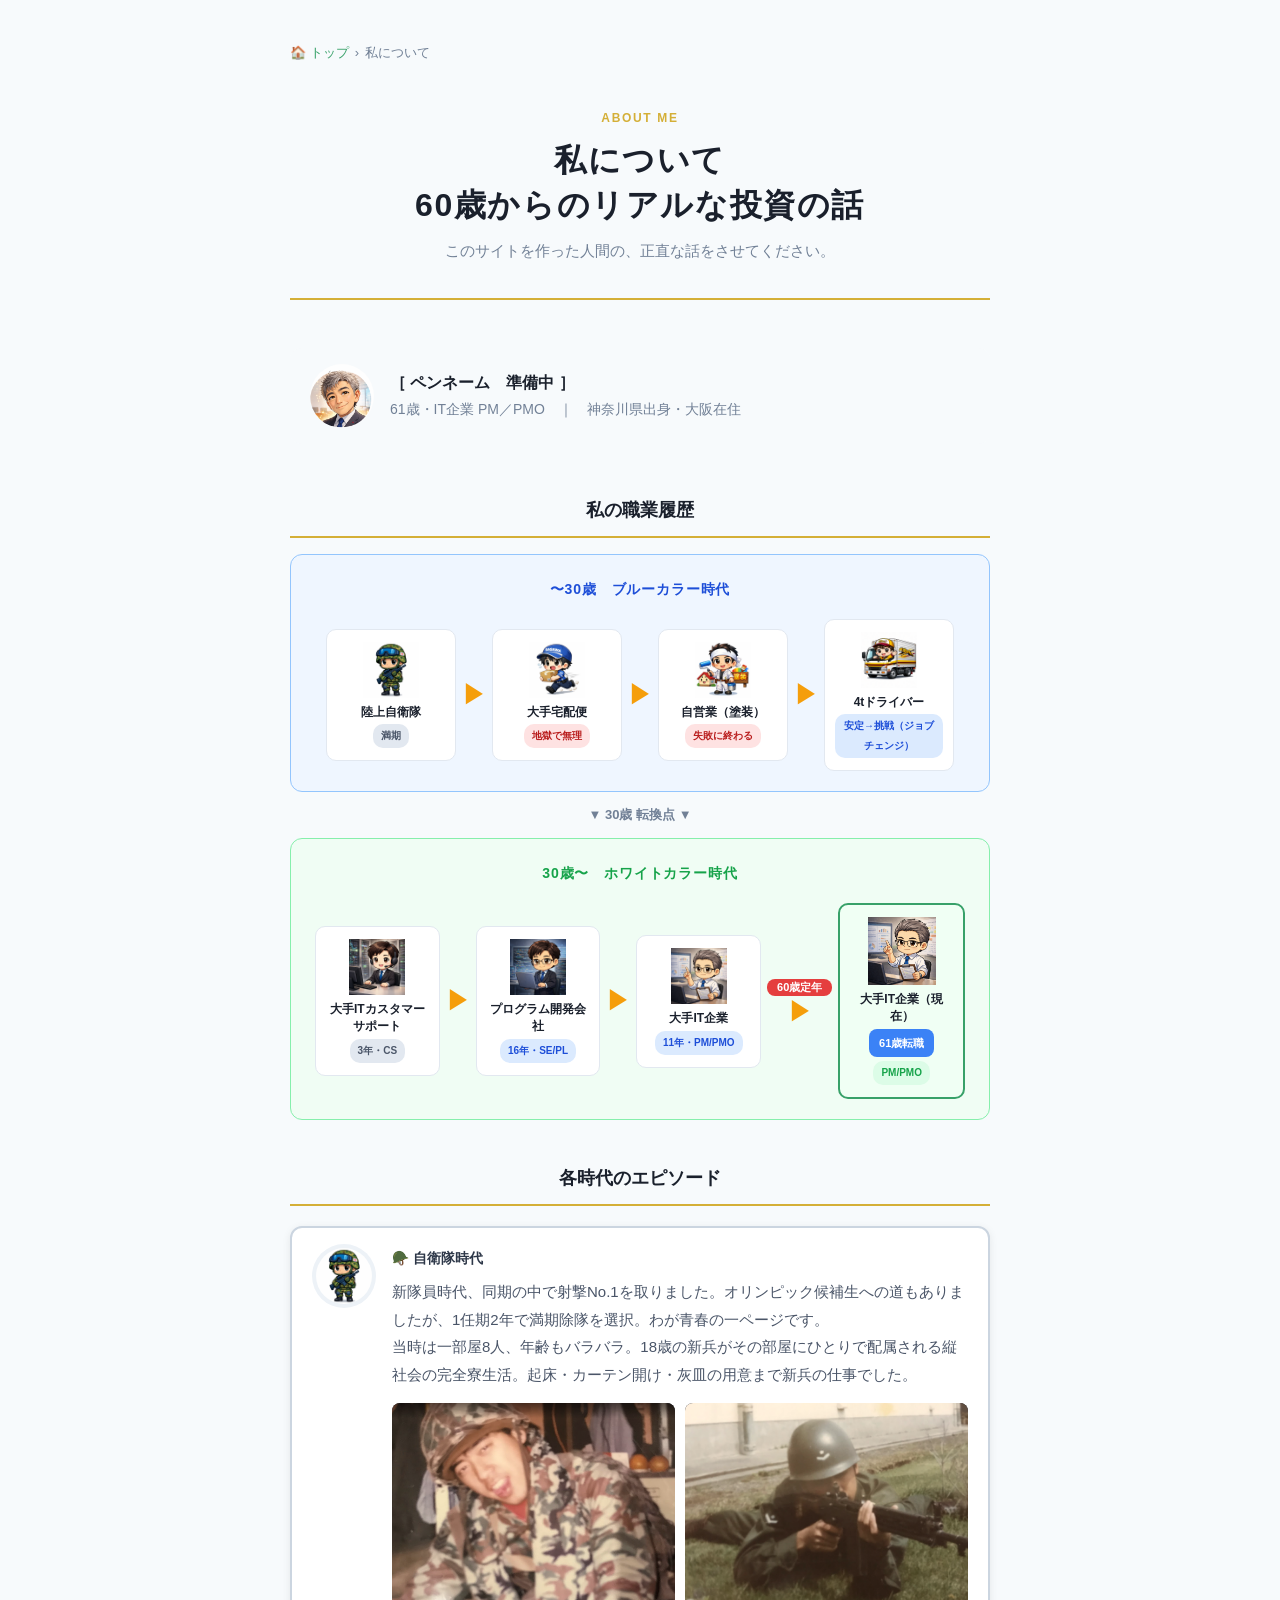
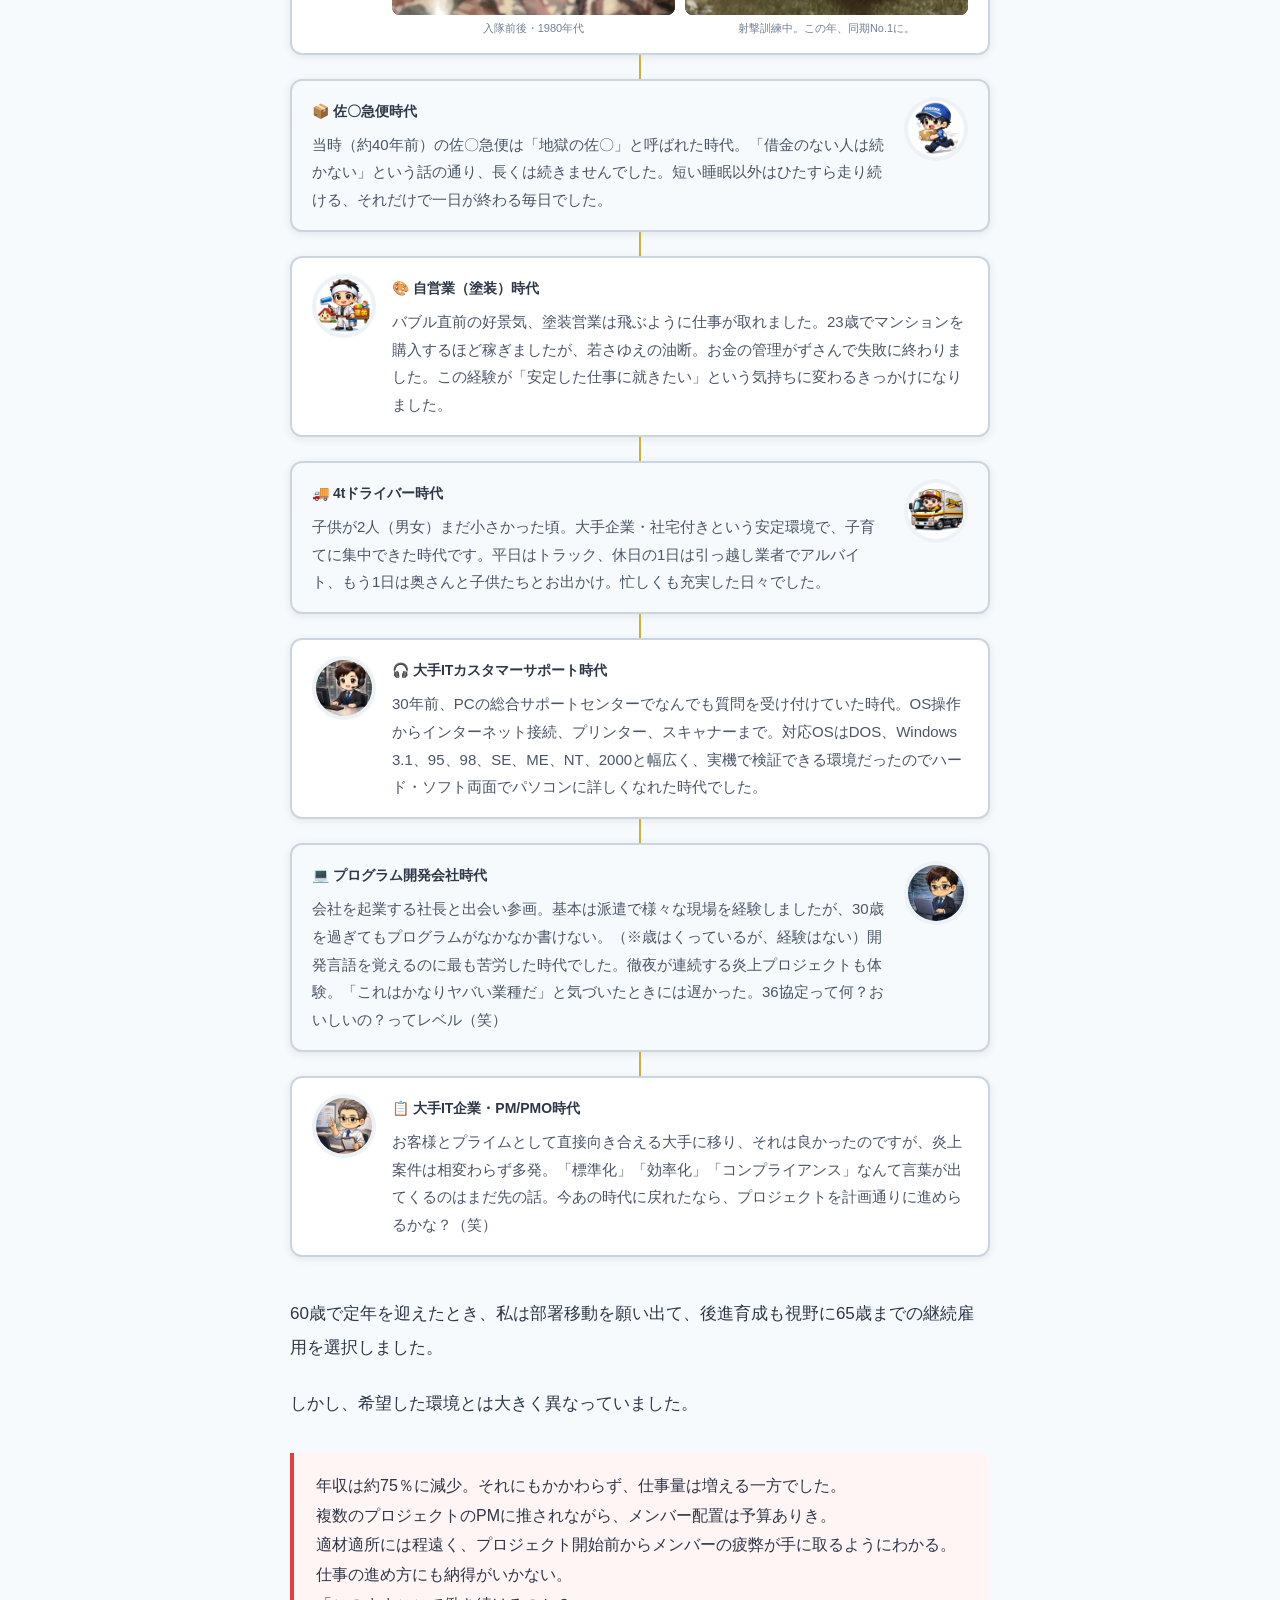
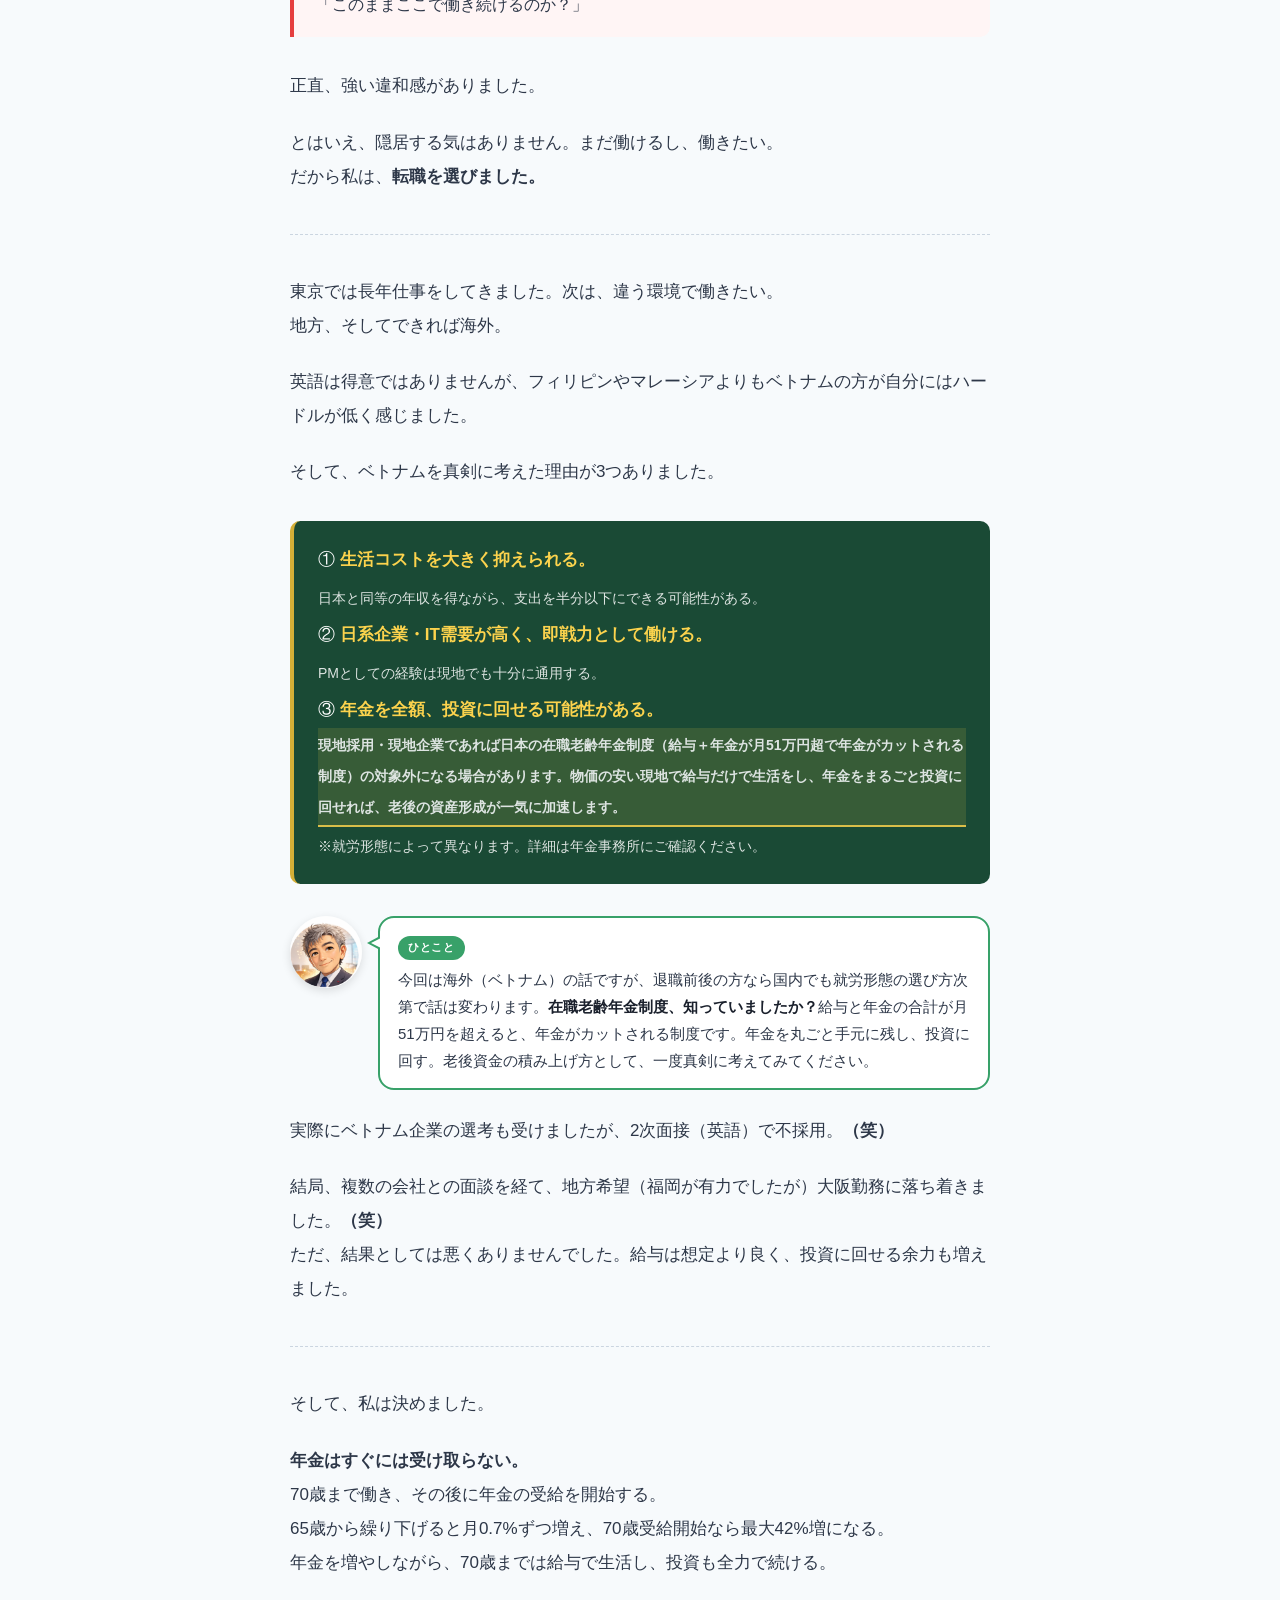
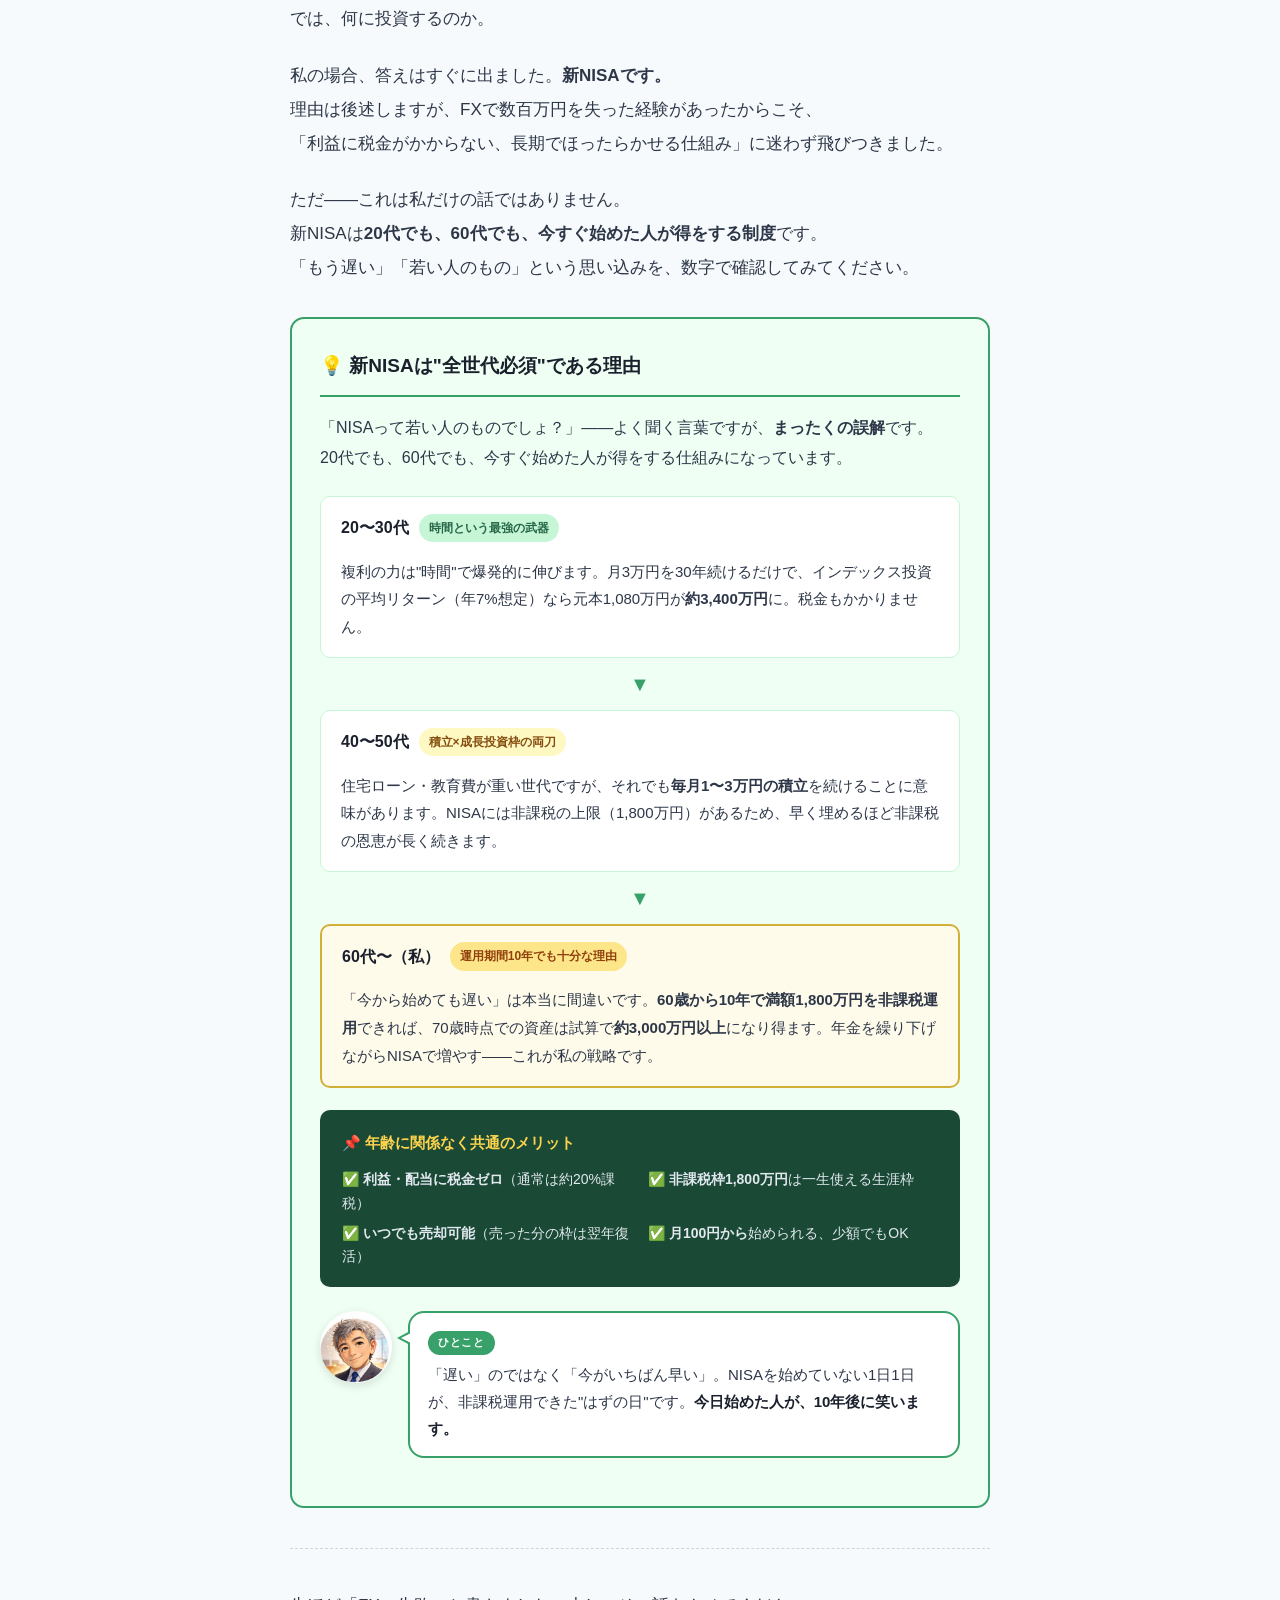
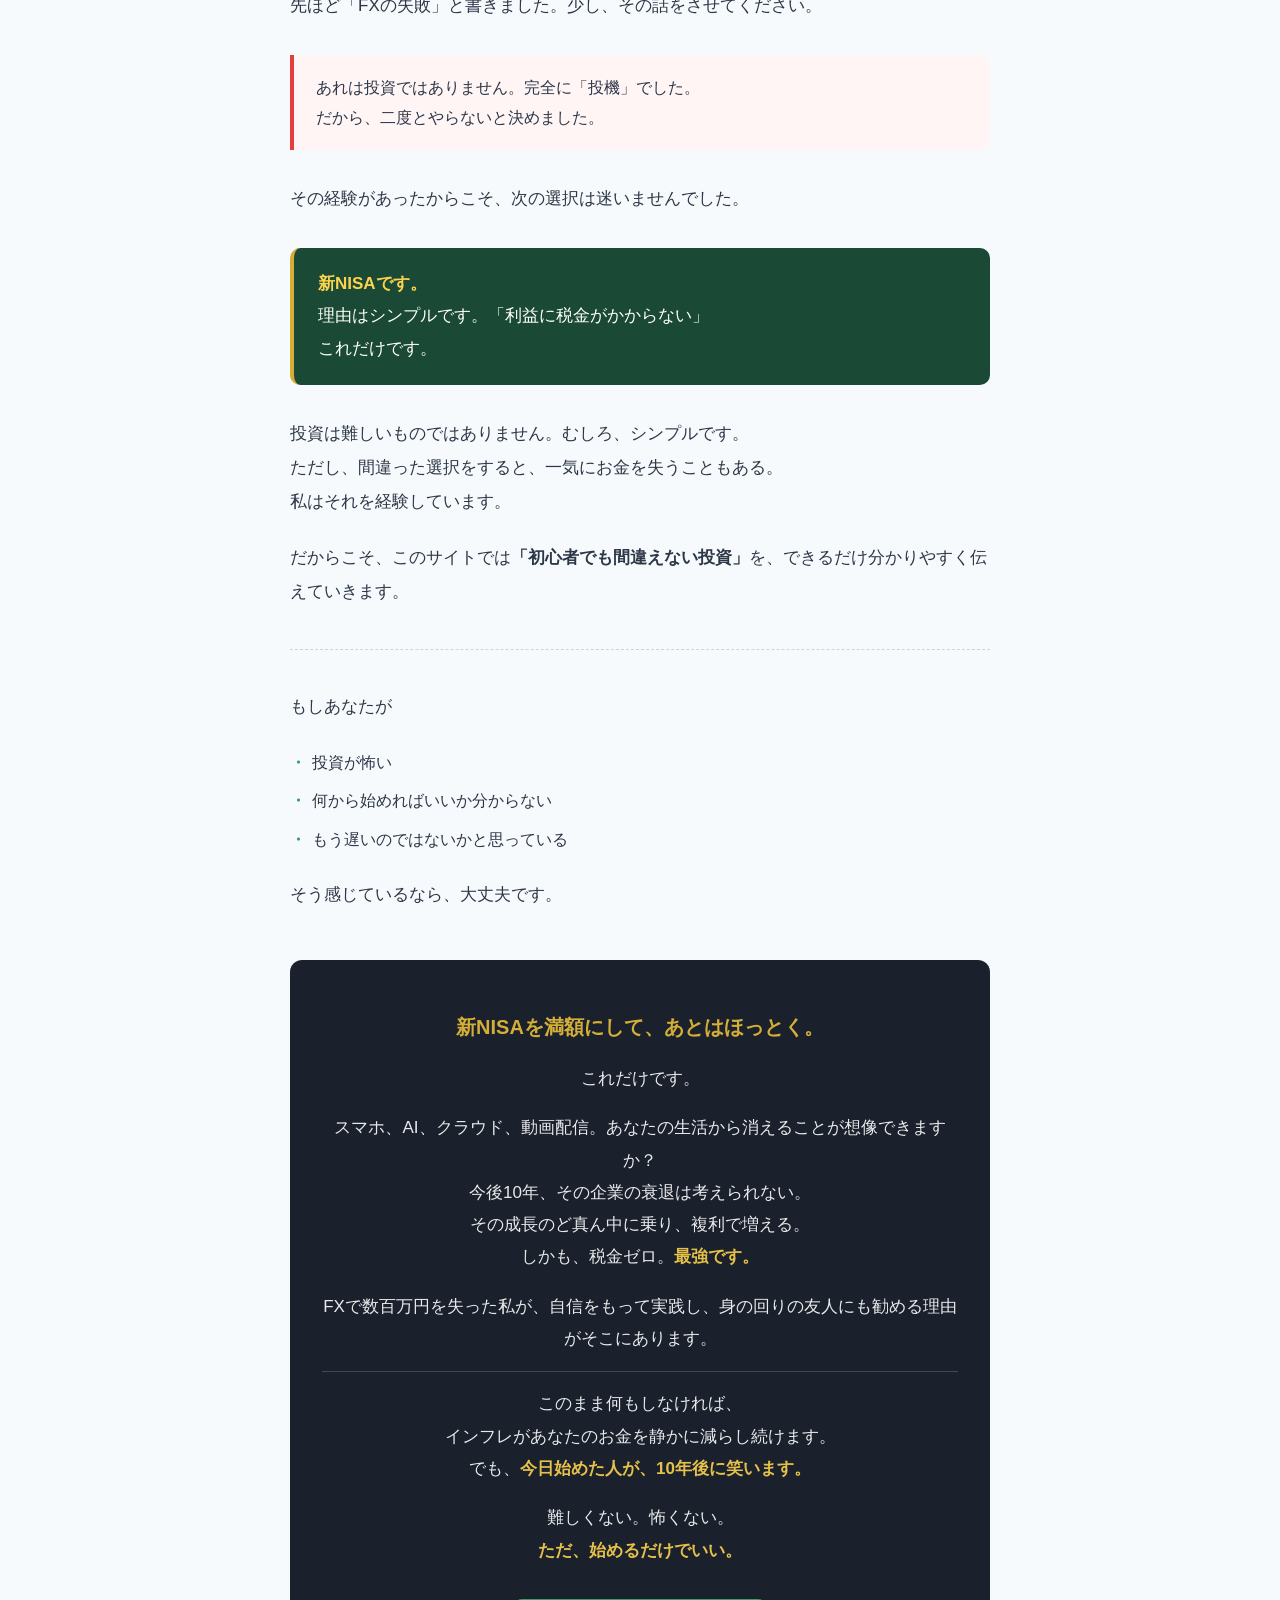
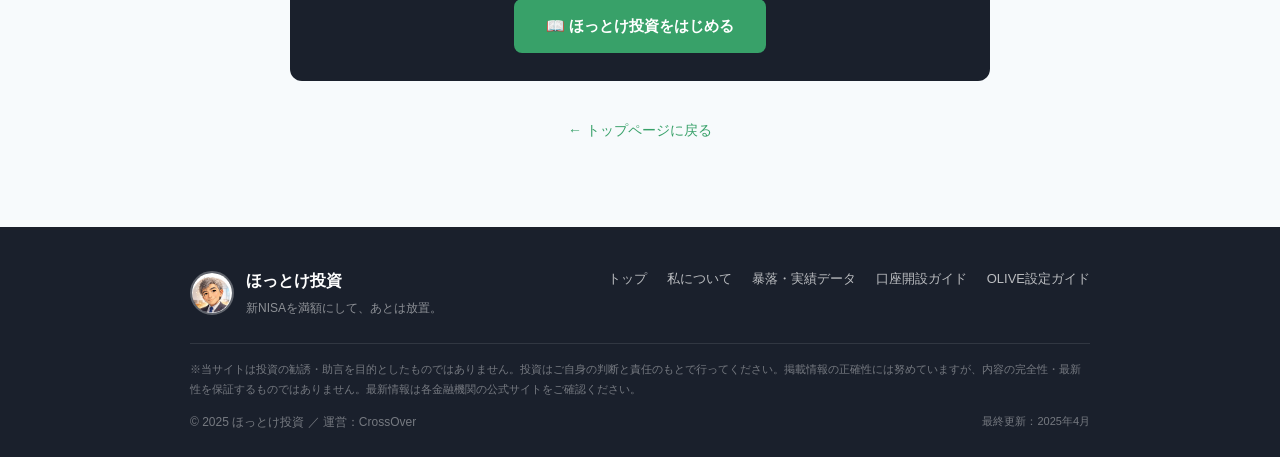
==== commit 7f5b6209: "Add files via upload" ====
--- a/about.html
+++ b/about.html
@@ -314,6 +314,105 @@
     .career-event-red  { background: #e53e3e; color: #fff; }
     .career-event-blue { background: #3b82f6; color: #fff; }
 
+    /* ── 新NISAは"全世代必須"ブロック ── */
+    .nisa-allgen-block {
+      background: #f0fff4;
+      border: 2px solid #38a169;
+      border-radius: 14px;
+      padding: 28px 28px 24px;
+      margin: 2rem 0;
+    }
+    .nisa-allgen-title {
+      font-size: 19px;
+      font-weight: 700;
+      color: #1a202c;
+      margin-bottom: 1rem;
+      padding-bottom: 10px;
+      border-bottom: 2px solid #38a169;
+    }
+    .nisa-allgen-lead {
+      font-size: 16px;
+      line-height: 1.9;
+      color: #2d3748;
+      margin-bottom: 1.4rem;
+    }
+    .nisa-allgen-cards {
+      display: flex;
+      flex-direction: column;
+      gap: 0;
+    }
+    .nisa-allgen-card {
+      background: #fff;
+      border: 1px solid #c6f6d5;
+      border-radius: 10px;
+      padding: 16px 20px;
+      font-size: 15px;
+      line-height: 1.85;
+      color: #2d3748;
+    }
+    .nisa-allgen-card.active {
+      border: 2px solid #d4af37;
+      background: #fffbeb;
+    }
+    .nisa-allgen-card-head {
+      display: flex;
+      align-items: center;
+      gap: 10px;
+      margin-bottom: 8px;
+      flex-wrap: wrap;
+    }
+    .nisa-allgen-age {
+      font-size: 16px;
+      font-weight: 700;
+      color: #1a202c;
+    }
+    .nisa-allgen-tag {
+      font-size: 12px;
+      font-weight: 700;
+      padding: 3px 10px;
+      border-radius: 20px;
+    }
+    .nisa-allgen-tag.green  { background: #c6f6d5; color: #276749; }
+    .nisa-allgen-tag.yellow { background: #fef9c3; color: #854d0e; }
+    .nisa-allgen-tag.gold   { background: #fde68a; color: #92400e; }
+    .nisa-allgen-connector {
+      text-align: center;
+      color: #38a169;
+      font-size: 20px;
+      font-weight: 700;
+      padding: 6px 0;
+    }
+    .nisa-allgen-merit {
+      background: #1a4a35;
+      color: #fff;
+      border-radius: 10px;
+      padding: 18px 22px;
+      margin-top: 1.4rem;
+    }
+    .nisa-allgen-merit-title {
+      font-size: 15px;
+      font-weight: 700;
+      color: #fcd34d;
+      margin-bottom: 10px;
+    }
+    .nisa-allgen-merit-list {
+      list-style: none;
+      padding: 0;
+      margin: 0;
+      display: grid;
+      grid-template-columns: 1fr 1fr;
+      gap: 6px 16px;
+    }
+    .nisa-allgen-merit-list li {
+      font-size: 14px;
+      line-height: 1.7;
+      color: #e2e8f0;
+    }
+    @media (max-width: 600px) {
+      .nisa-allgen-block { padding: 20px 16px; }
+      .nisa-allgen-merit-list { grid-template-columns: 1fr; }
+    }
+
     /* 転換点矢印 */
     .career-turn {
       font-size: 13px;
@@ -587,10 +686,81 @@
       年金を増やしながら、70歳までは給与で生活し、投資も全力で続ける。</p>
       <p>では、何に投資するのか。</p>
 
+      <p>私の場合、答えはすぐに出ました。<strong>新NISAです。</strong><br>
+      理由は後述しますが、FXで数百万円を失った経験があったからこそ、<br>
+      「利益に税金がかからない、長期でほったらかせる仕組み」に迷わず飛びつきました。</p>
+
+      <p>ただ——これは私だけの話ではありません。<br>
+      新NISAは<strong>20代でも、60代でも、今すぐ始めた人が得をする制度</strong>です。<br>
+      「もう遅い」「若い人のもの」という思い込みを、数字で確認してみてください。</p>
+
+      <!-- ★ TODO① 新NISAは"全世代必須"ブロック ここから -->
+      <div class="nisa-allgen-block">
+        <div class="nisa-allgen-title">💡 新NISAは"全世代必須"である理由</div>
+
+        <p class="nisa-allgen-lead">
+          「NISAって若い人のものでしょ？」——よく聞く言葉ですが、<strong>まったくの誤解</strong>です。<br>
+          20代でも、60代でも、今すぐ始めた人が得をする仕組みになっています。
+        </p>
+
+        <div class="nisa-allgen-cards">
+
+          <div class="nisa-allgen-card">
+            <div class="nisa-allgen-card-head">
+              <span class="nisa-allgen-age">20〜30代</span>
+              <span class="nisa-allgen-tag green">時間という最強の武器</span>
+            </div>
+            <p>複利の力は"時間"で爆発的に伸びます。月3万円を30年続けるだけで、インデックス投資の平均リターン（年7%想定）なら元本1,080万円が<strong>約3,400万円</strong>に。税金もかかりません。</p>
+          </div>
+
+          <div class="nisa-allgen-connector">▼</div>
+
+          <div class="nisa-allgen-card">
+            <div class="nisa-allgen-card-head">
+              <span class="nisa-allgen-age">40〜50代</span>
+              <span class="nisa-allgen-tag yellow">積立×成長投資枠の両刀</span>
+            </div>
+            <p>住宅ローン・教育費が重い世代ですが、それでも<strong>毎月1〜3万円の積立</strong>を続けることに意味があります。NISAには非課税の上限（1,800万円）があるため、早く埋めるほど非課税の恩恵が長く続きます。</p>
+          </div>
+
+          <div class="nisa-allgen-connector">▼</div>
+
+          <div class="nisa-allgen-card active">
+            <div class="nisa-allgen-card-head">
+              <span class="nisa-allgen-age">60代〜（私）</span>
+              <span class="nisa-allgen-tag gold">運用期間10年でも十分な理由</span>
+            </div>
+            <p>「今から始めても遅い」は本当に間違いです。<strong>60歳から10年で満額1,800万円を非課税運用</strong>できれば、70歳時点での資産は試算で<strong>約3,000万円以上</strong>になり得ます。年金を繰り下げながらNISAで増やす——これが私の戦略です。</p>
+          </div>
+
+        </div>
+
+        <!-- 共通メリット帯 -->
+        <div class="nisa-allgen-merit">
+          <div class="nisa-allgen-merit-title">📌 年齢に関係なく共通のメリット</div>
+          <ul class="nisa-allgen-merit-list">
+            <li>✅ <strong>利益・配当に税金ゼロ</strong>（通常は約20%課税）</li>
+            <li>✅ <strong>非課税枠1,800万円</strong>は一生使える生涯枠</li>
+            <li>✅ <strong>いつでも売却可能</strong>（売った分の枠は翌年復活）</li>
+            <li>✅ <strong>月100円から</strong>始められる、少額でもOK</li>
+          </ul>
+        </div>
+
+        <!-- キャラ吹き出し -->
+        <div class="chara-balloon right type-point" style="margin-top: 1.5rem;">
+          <img src="img/chara-smile.png" alt="運営者" class="chara-balloon-icon">
+          <div class="chara-balloon-body">
+            <span class="balloon-label">ひとこと</span><br>
+            「遅い」のではなく「今がいちばん早い」。NISAを始めていない1日1日が、非課税運用できた"はずの日"です。<strong>今日始めた人が、10年後に笑います。</strong>
+          </div>
+        </div>
+
+      </div>
+      <!-- ★ TODO① ここまで -->
+
       <hr class="about-divider">
 
-      <p>ここで、過去の話をさせてください。</p>
-      <p>私は以前、<strong>FXをやっていました。そして、数百万円の損失を出してやめました。</strong></p>
+      <p>先ほど「FXの失敗」と書きました。少し、その話をさせてください。</p>
 
       <div class="about-failure">
         あれは投資ではありません。完全に「投機」でした。<br>
@@ -665,7 +835,9 @@
         <nav class="site-footer-nav">
           <a href="./index.html">トップ</a>
           <a href="./about.html">私について</a>
+          <a href="./crash-strategy.html">暴落・実績データ</a>
           <a href="./nisa-guide.html">口座開設ガイド</a>
+          <a href="./olive-guide.html">OLIVE設定ガイド</a>
         </nav>
       </div>
       <div class="site-footer-disclaimer">
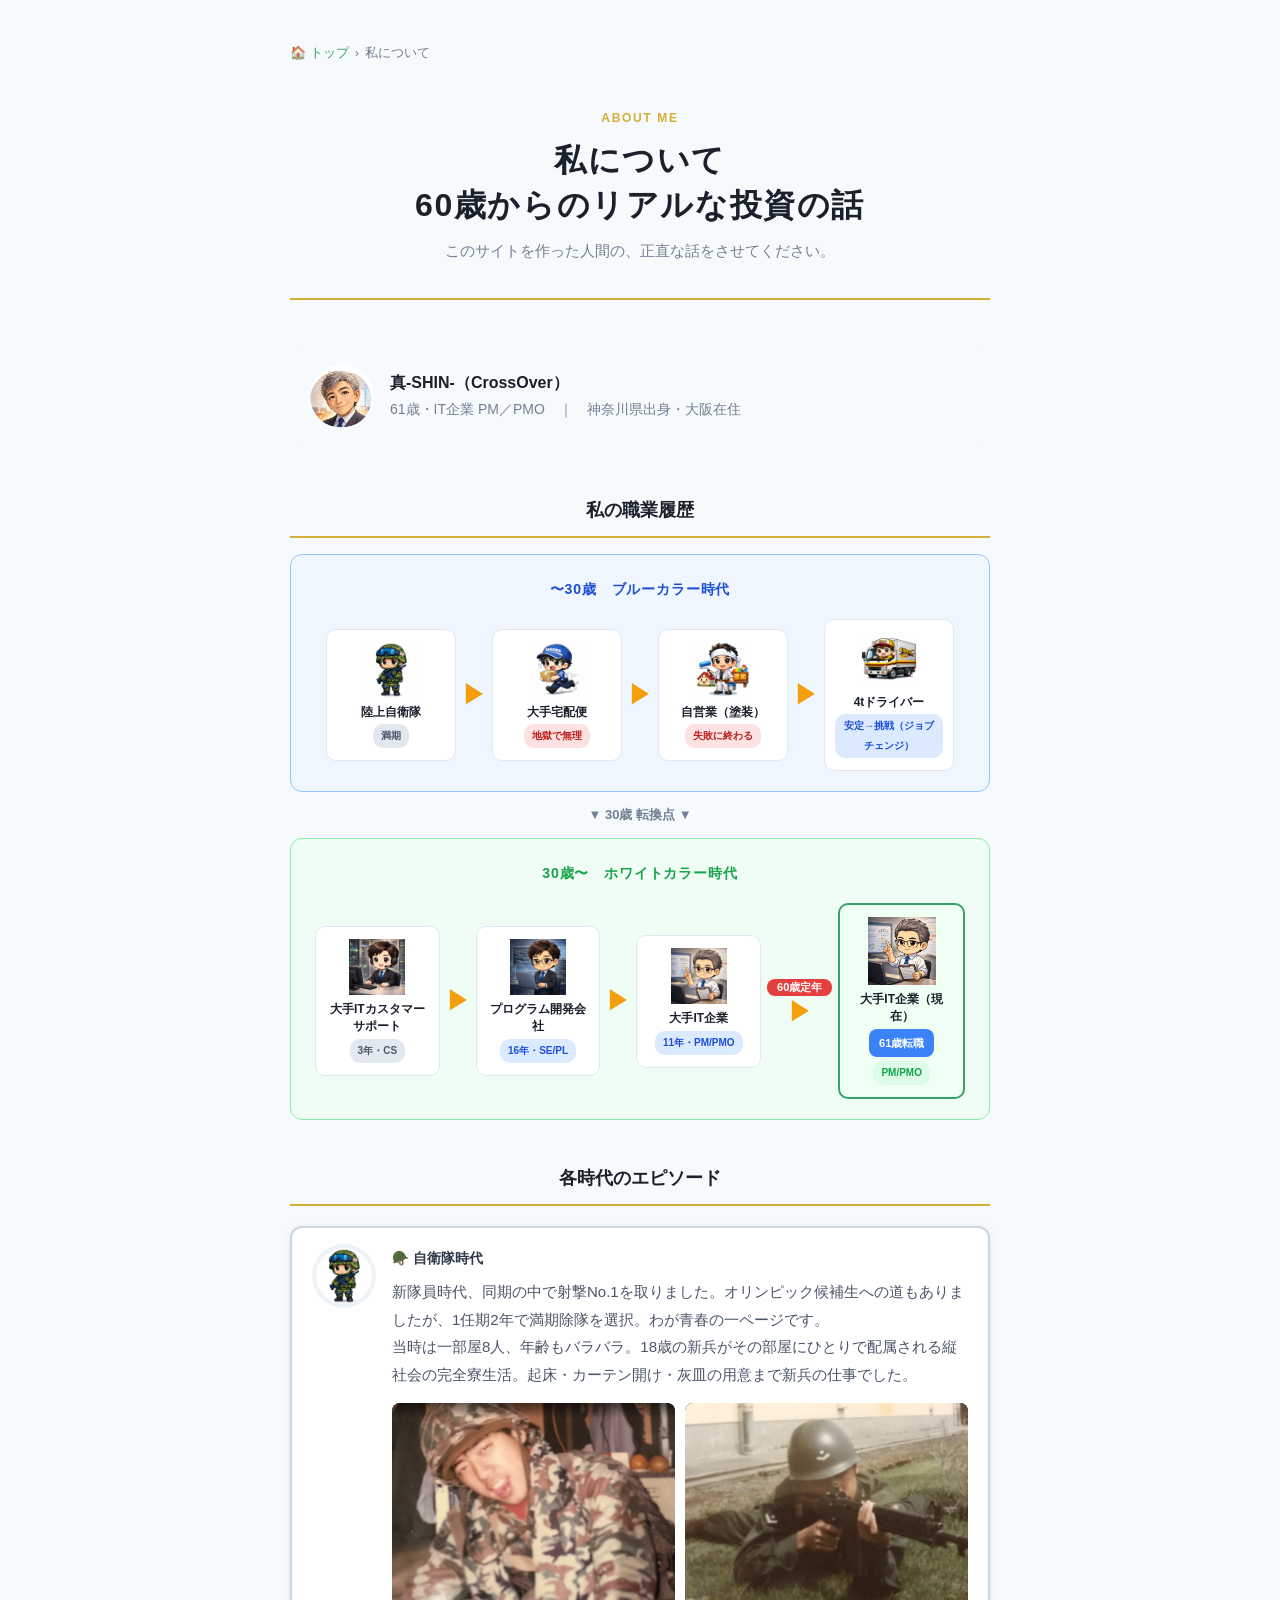
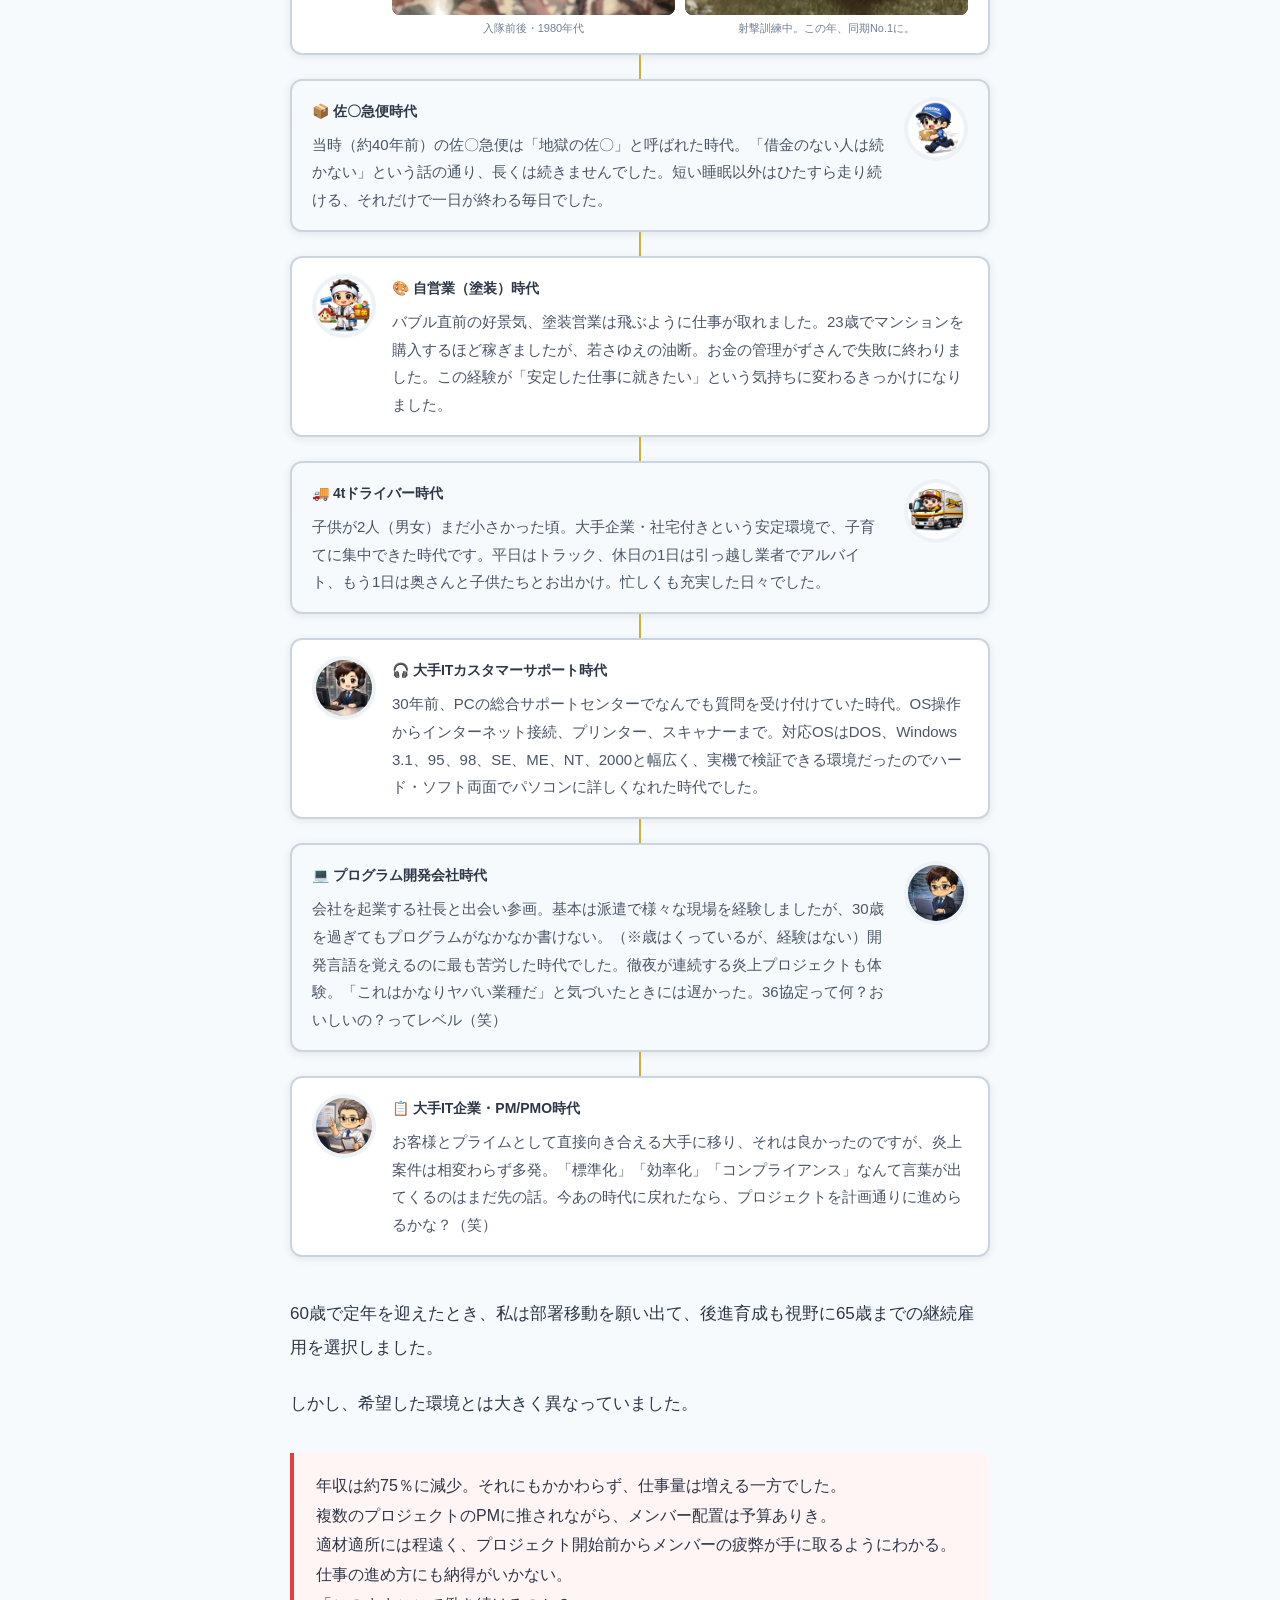
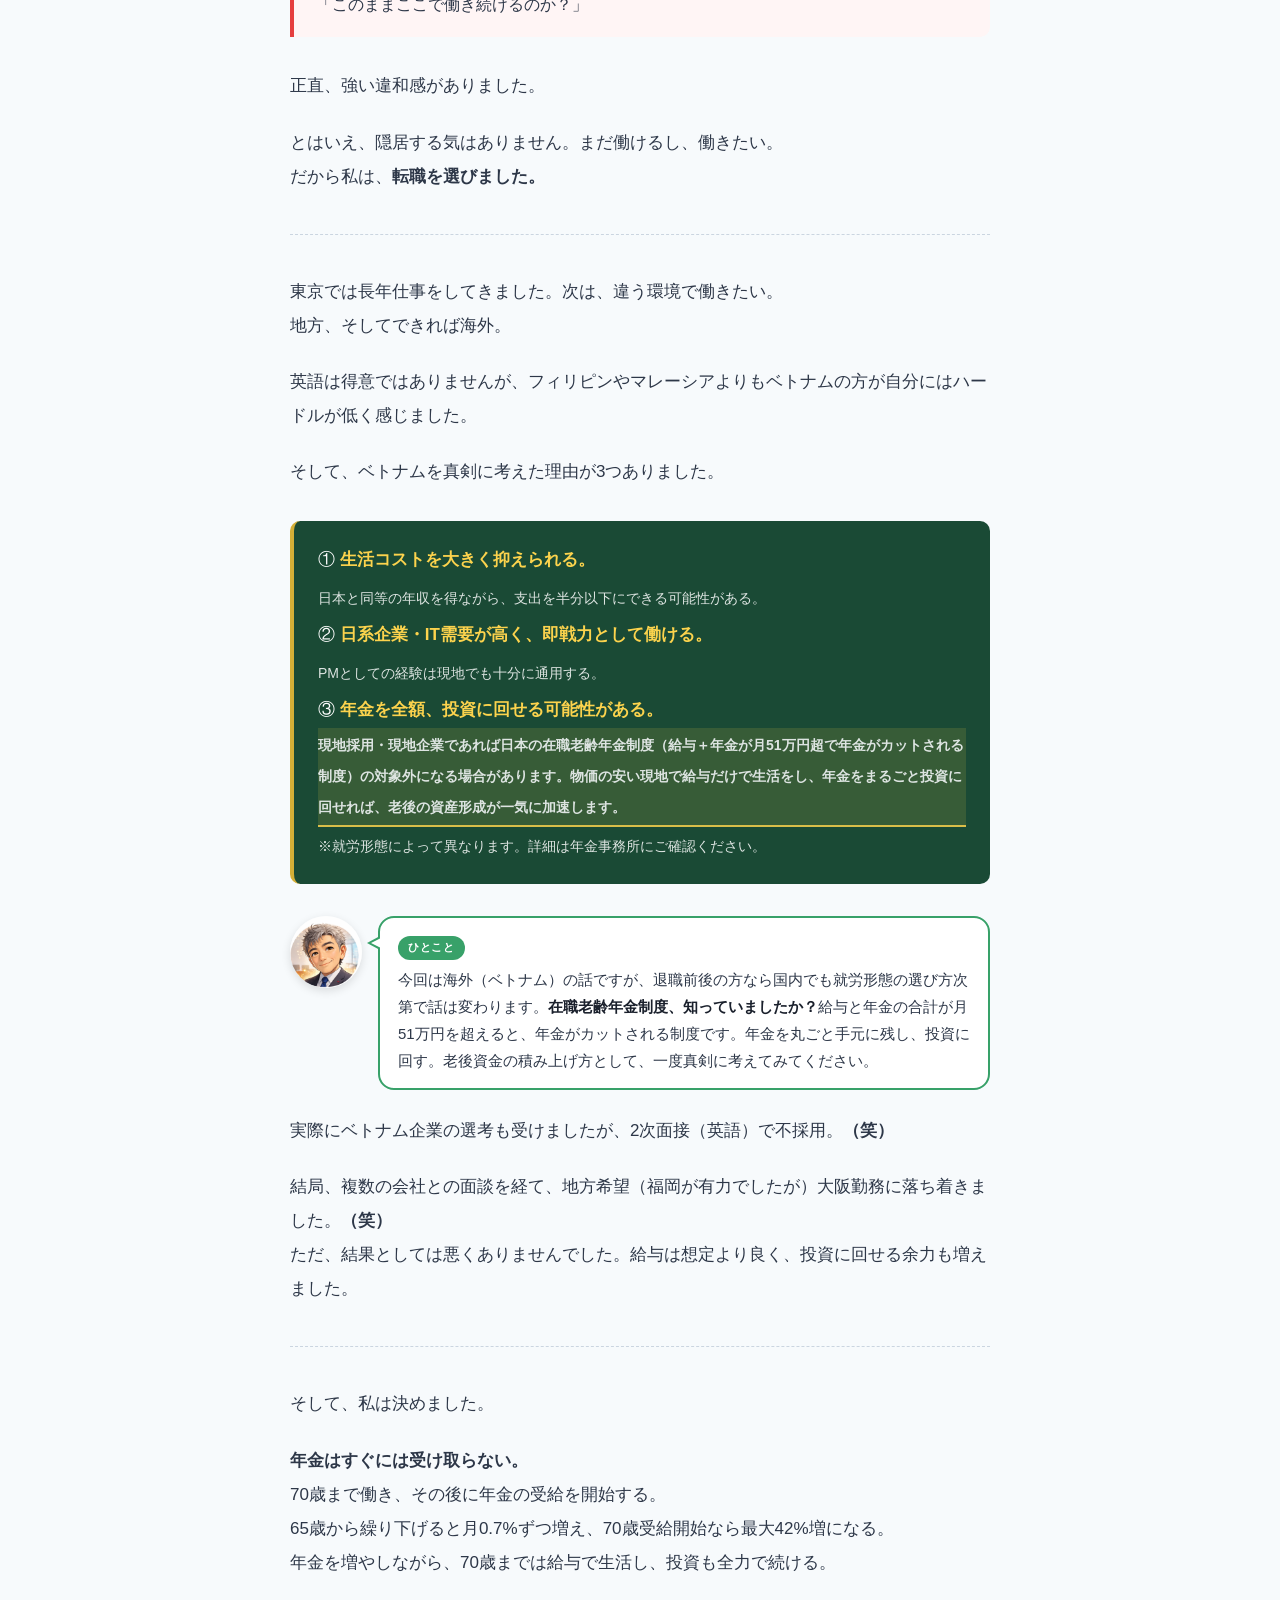
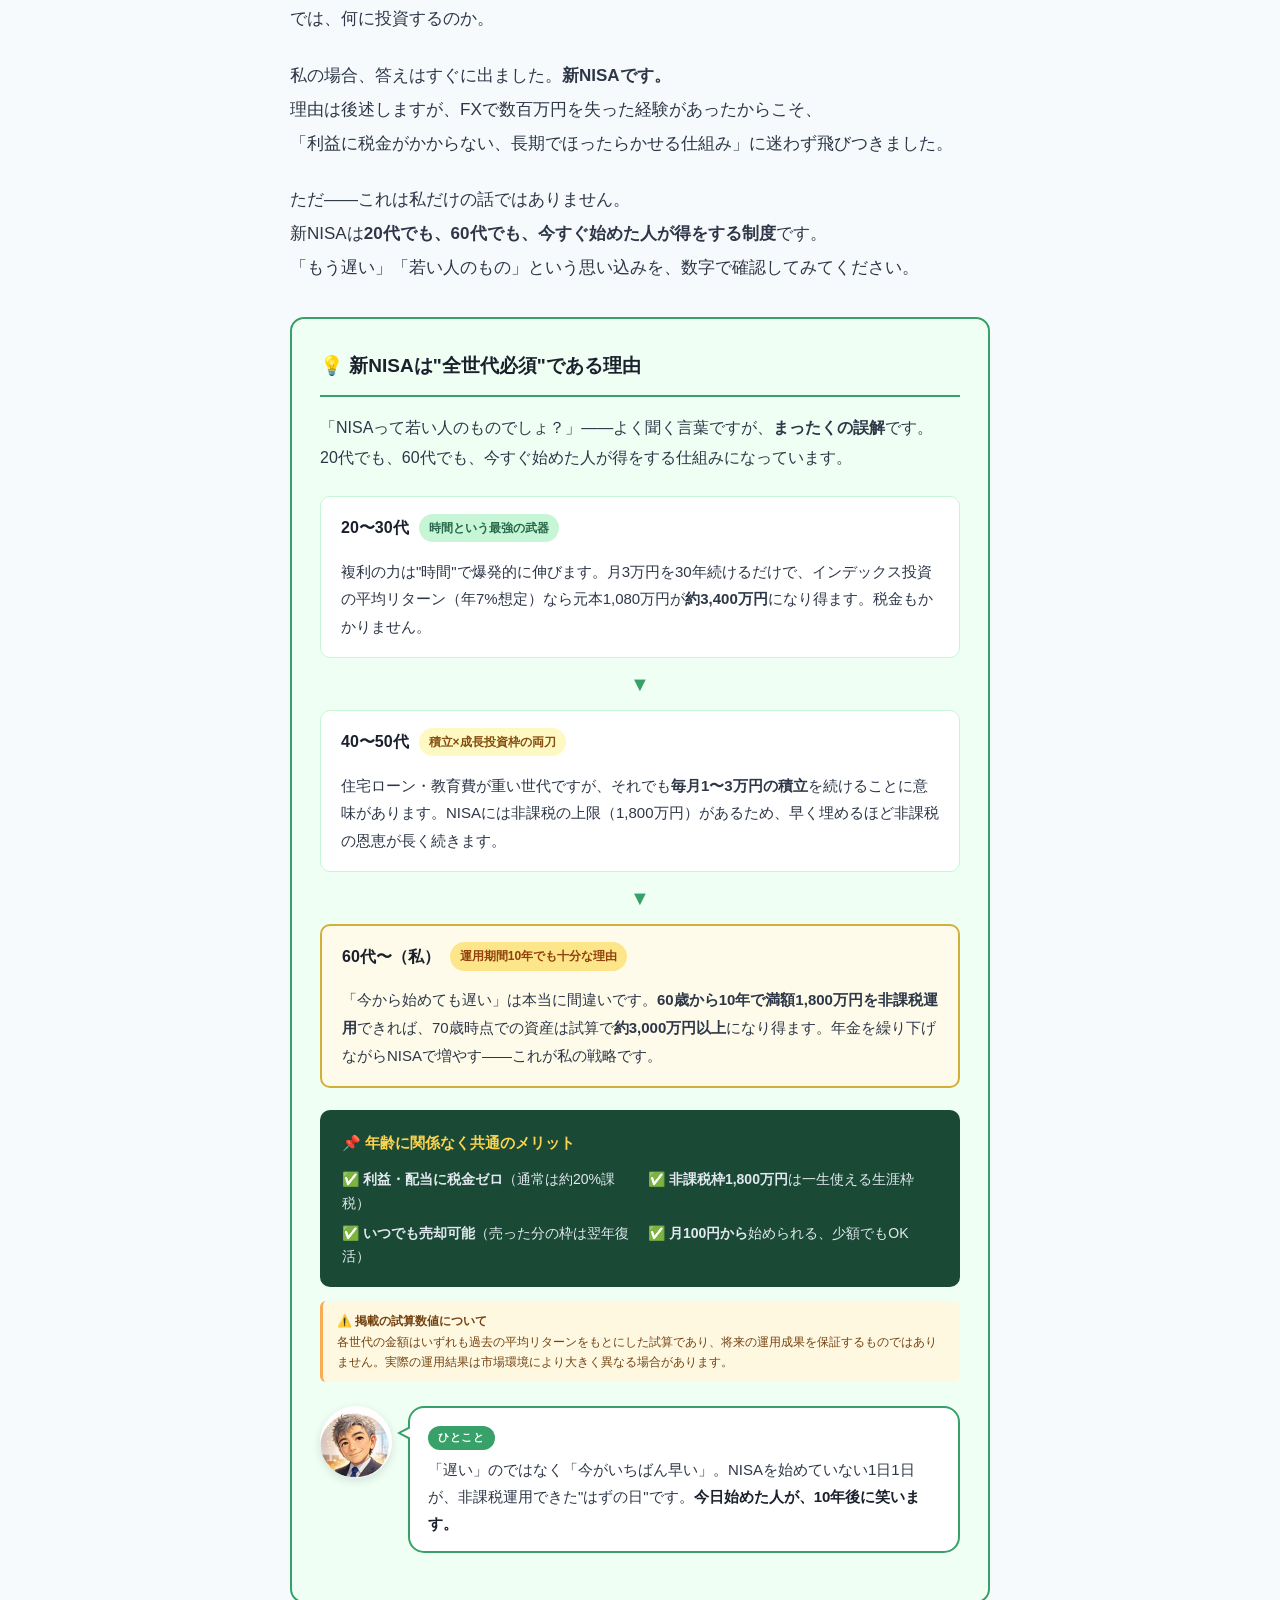
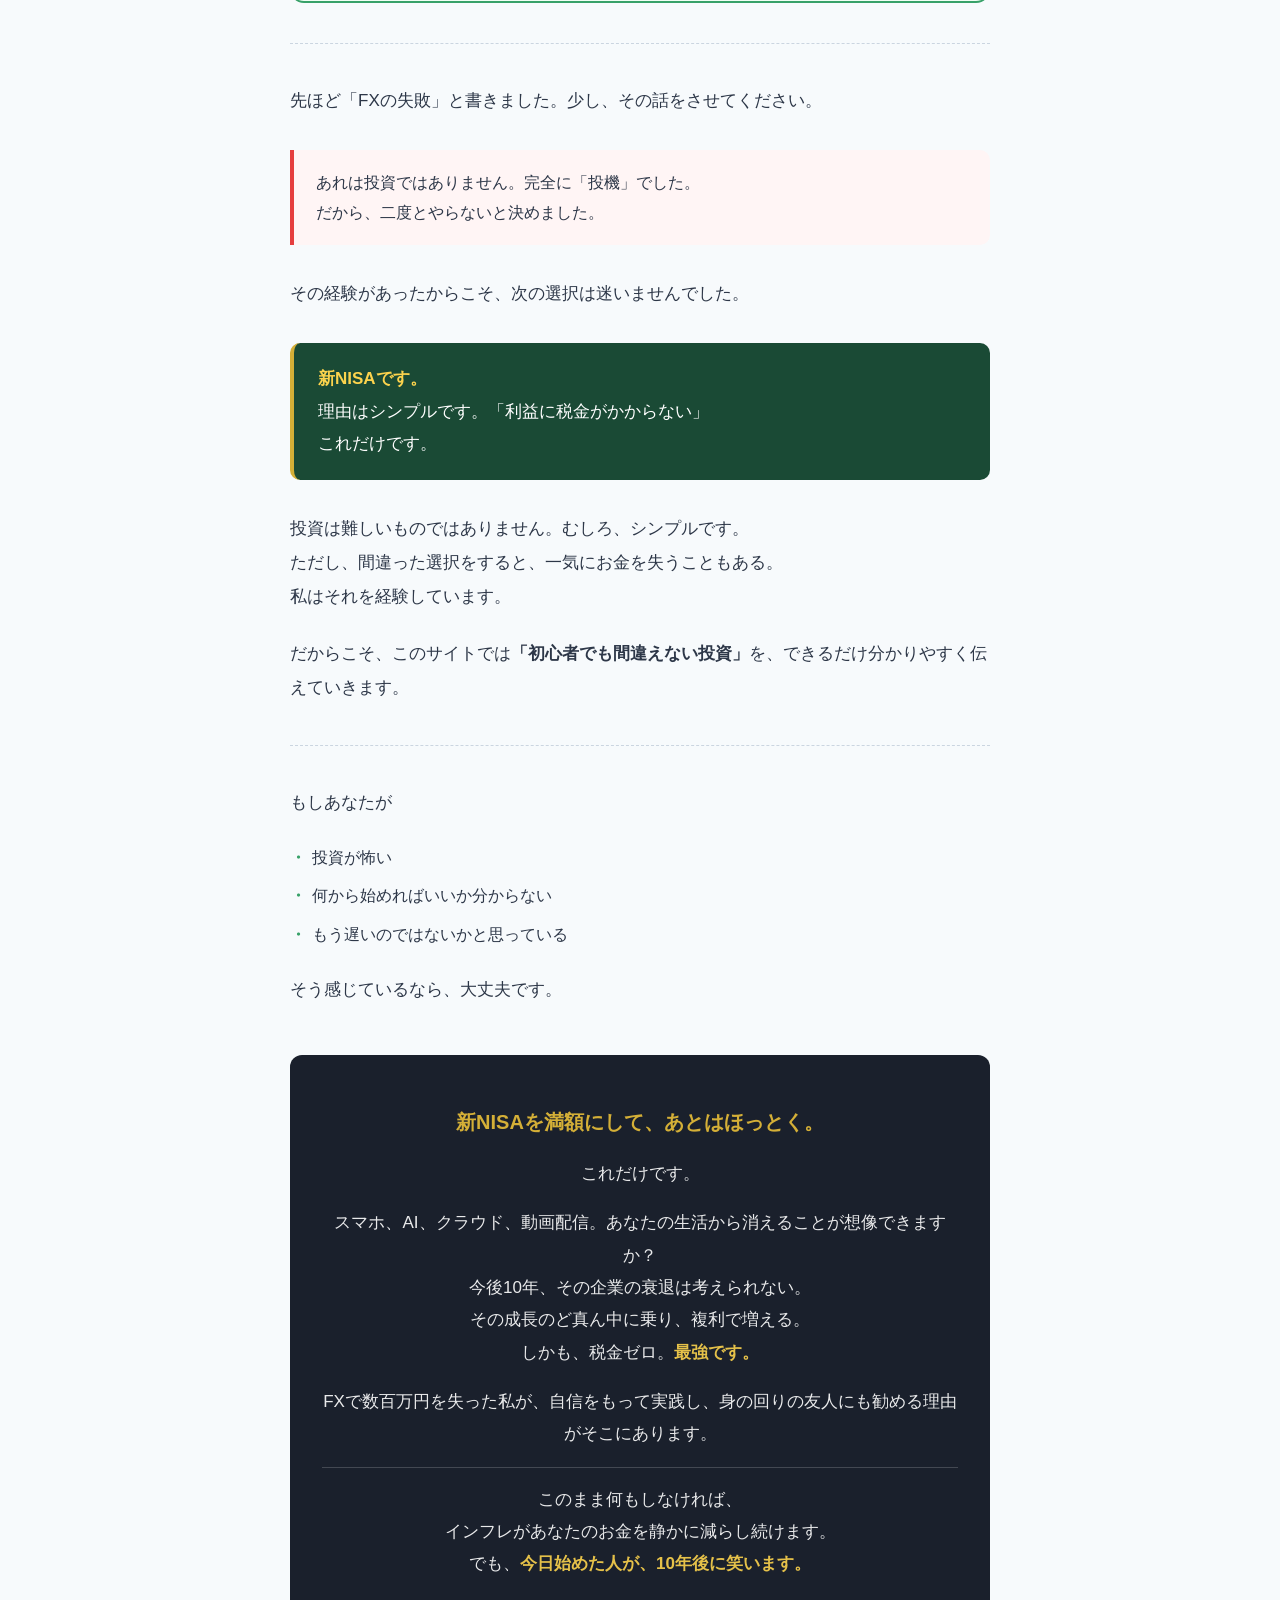
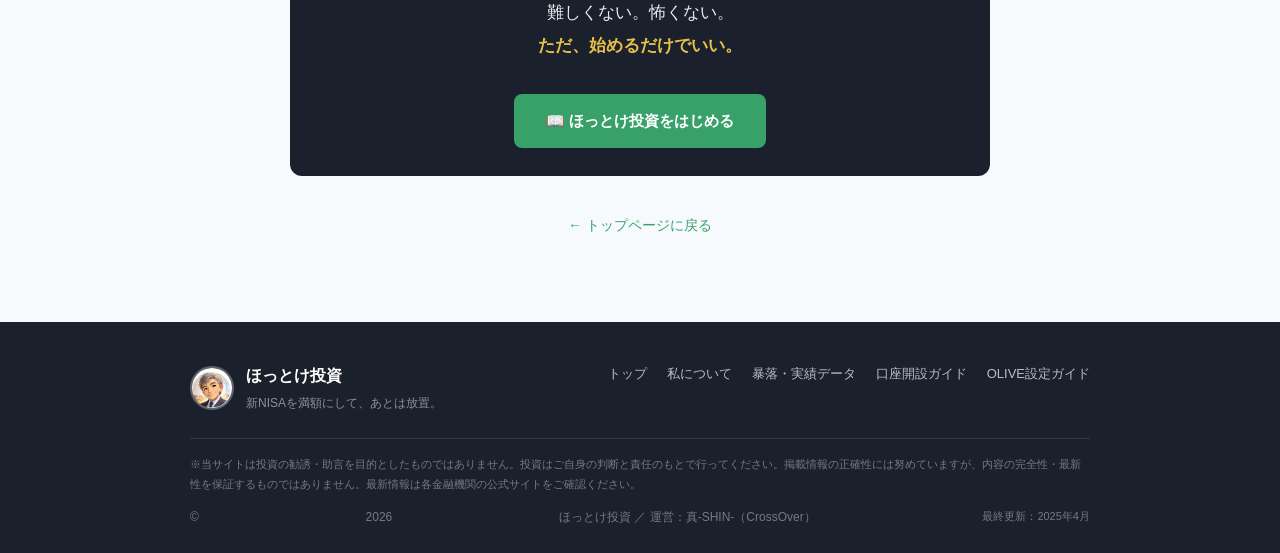
==== commit cc606922: "Add files via upload" ====
--- a/about.html
+++ b/about.html
@@ -441,7 +441,7 @@
     <div class="about-profile-row">
       <img src="img/chara-smile.png" alt="プロフィールアイコン">
       <div class="about-profile-row-text">
-        <strong>［ ペンネーム　準備中 ］</strong>
+        <strong>真-SHIN-（CrossOver）</strong>
         61歳・IT企業 PM／PMO　｜　神奈川県出身・大阪在住
       </div>
     </div>
@@ -710,7 +710,7 @@
               <span class="nisa-allgen-age">20〜30代</span>
               <span class="nisa-allgen-tag green">時間という最強の武器</span>
             </div>
-            <p>複利の力は"時間"で爆発的に伸びます。月3万円を30年続けるだけで、インデックス投資の平均リターン（年7%想定）なら元本1,080万円が<strong>約3,400万円</strong>に。税金もかかりません。</p>
+            <p>複利の力は"時間"で爆発的に伸びます。月3万円を30年続けるだけで、インデックス投資の平均リターン（年7%想定）なら元本1,080万円が<strong>約3,400万円</strong>になり得ます。税金もかかりません。</p>
           </div>
 
           <div class="nisa-allgen-connector">▼</div>
@@ -744,6 +744,12 @@
             <li>✅ <strong>いつでも売却可能</strong>（売った分の枠は翌年復活）</li>
             <li>✅ <strong>月100円から</strong>始められる、少額でもOK</li>
           </ul>
+        </div>
+
+        <!-- 試算注記 -->
+        <div style="background:#fff8e1; border-left:3px solid #f6ad55; border-radius:6px; padding:10px 14px; margin-top:14px; font-size:12px; color:#744210; line-height:1.7;">
+          ⚠️ <strong>掲載の試算数値について</strong><br>
+          各世代の金額はいずれも過去の平均リターンをもとにした試算であり、将来の運用成果を保証するものではありません。実際の運用結果は市場環境により大きく異なる場合があります。
         </div>
 
         <!-- キャラ吹き出し -->
@@ -844,11 +850,12 @@
         ※当サイトは投資の勧誘・助言を目的としたものではありません。投資はご自身の判断と責任のもとで行ってください。掲載情報の正確性には努めていますが、内容の完全性・最新性を保証するものではありません。最新情報は各金融機関の公式サイトをご確認ください。
       </div>
       <div class="site-footer-copy">
-        © 2025 ほっとけ投資 ／ 運営：CrossOver
+        &copy; <span id="copy-year">2025</span> ほっとけ投資 ／ 運営：真-SHIN-（CrossOver）
         <span class="site-footer-update">最終更新：2025年4月</span>
       </div>
     </div>
   </footer>
+  <script>document.getElementById("copy-year").textContent = new Date().getFullYear();</script>
 
 </body>
 </html>
--- a/css/style.css
+++ b/css/style.css
@@ -725,6 +725,7 @@
     margin-right: auto;
     text-align: left;
 }
+.dca-placeholder {
     background: var(--bg-light);
     border: 2px dashed var(--border);
     border-radius: 10px;
